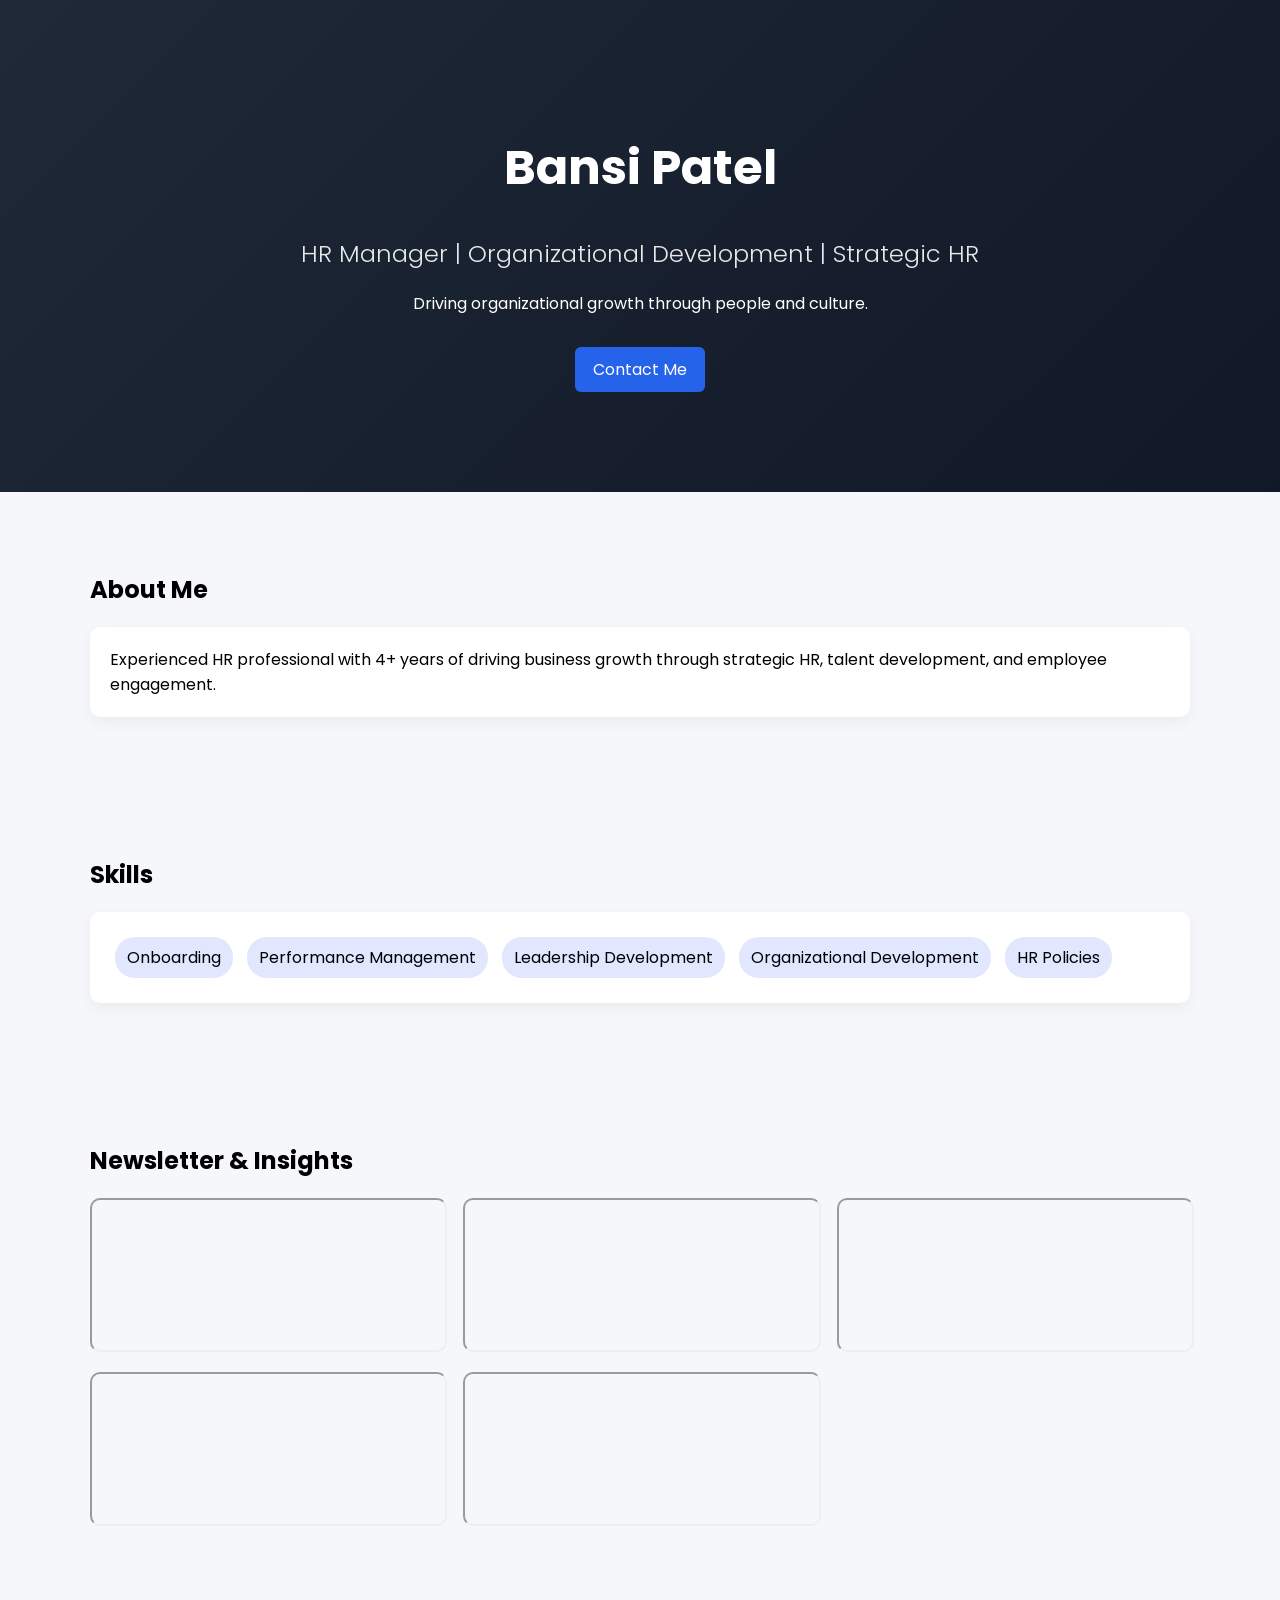
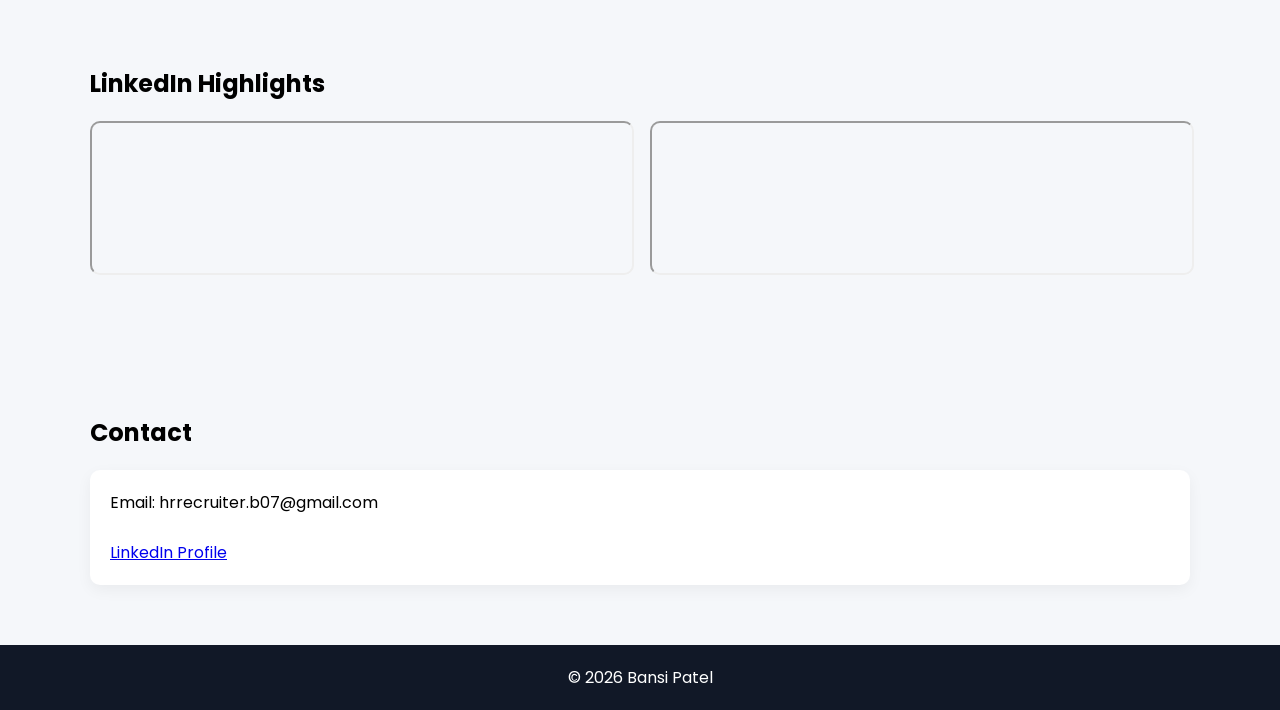
==== index.html @ 4b775627 "Add files via upload" ====
<!DOCTYPE html>
<html lang="en">
<head>
<meta charset="UTF-8">
<meta name="viewport" content="width=device-width, initial-scale=1.0">
<title>Bansi Patel | HR Portfolio</title>

<link href="https://fonts.googleapis.com/css2?family=Poppins:wght@300;400;600&display=swap" rel="stylesheet">

<style>
body {
  font-family: 'Poppins', sans-serif;
  margin: 0;
  background: #f5f7fa;
}

/* HERO */
.hero {
  background: linear-gradient(135deg, #1f2937, #111827);
  color: white;
  padding: 100px 20px;
  text-align: center;
}

.hero h1 {
  font-size: 3rem;
}

.hero h2 {
  font-weight: 300;
  opacity: 0.9;
}

.hero p {
  margin-top: 15px;
}

.btn {
  display: inline-block;
  margin-top: 15px;
  padding: 10px 18px;
  background: #2563eb;
  color: white;
  border-radius: 6px;
  text-decoration: none;
}

/* SECTION */
section {
  padding: 60px 20px;
  max-width: 1100px;
  margin: auto;
}

.card {
  background: white;
  padding: 20px;
  border-radius: 10px;
  margin-top: 20px;
  box-shadow: 0 5px 15px rgba(0,0,0,0.05);
}

/* GRID */
.grid {
  display: grid;
  grid-template-columns: repeat(auto-fit, minmax(300px, 1fr));
  gap: 20px;
}

iframe {
  width: 100%;
  border-radius: 10px;
}

/* SKILLS */
.skills span {
  background: #e0e7ff;
  padding: 8px 12px;
  margin: 5px;
  display: inline-block;
  border-radius: 20px;
}

/* FOOTER */
footer {
  background: #111827;
  color: white;
  text-align: center;
  padding: 20px;
}
</style>
</head>

<body>

<!-- HERO -->
<div class="hero">
  <h1>Bansi Patel</h1>
  <h2>HR Manager | Organizational Development | Strategic HR</h2>
  <p>Driving organizational growth through people and culture.</p>
  <a href="#contact" class="btn">Contact Me</a>
</div>

<!-- ABOUT -->
<section>
  <h2>About Me</h2>
  <div class="card">
    Experienced HR professional with 4+ years of driving business growth through strategic HR, talent development, and employee engagement.
  </div>
</section>

<!-- SKILLS -->
<section>
  <h2>Skills</h2>
  <div class="card skills">
    <span>Onboarding</span>
    <span>Performance Management</span>
    <span>Leadership Development</span>
    <span>Organizational Development</span>
    <span>HR Policies</span>
  </div>
</section>

<!-- NEWSLETTER -->
<section id="newsletter">
  <h2>Newsletter & Insights</h2>
  <div class="grid">

    <iframe src="https://www.linkedin.com/embed/feed/update/urn:li:ugcPost:7409568702180028416"></iframe>
    <iframe src="https://www.linkedin.com/embed/feed/update/urn:li:ugcPost:7410194277294669825"></iframe>
    <iframe src="https://www.linkedin.com/embed/feed/update/urn:li:ugcPost:7420704178110423040"></iframe>
    <iframe src="https://www.linkedin.com/embed/feed/update/urn:li:ugcPost:7435651908184436736"></iframe>
    <iframe src="https://www.linkedin.com/embed/feed/update/urn:li:ugcPost:7447314860486475776"></iframe>

  </div>
</section>

<!-- LINKEDIN -->
<section>
  <h2>LinkedIn Highlights</h2>
  <div class="grid">

    <iframe src="https://www.linkedin.com/embed/feed/update/urn:li:share:7444933668391006208"></iframe>
    <iframe src="https://www.linkedin.com/embed/feed/update/urn:li:share:7439723051598123009"></iframe>

  </div>
</section>

<!-- CONTACT -->
<section id="contact">
  <h2>Contact</h2>
  <div class="card">
    Email: hrrecruiter.b07@gmail.com <br><br>
    <a href="https://linkedin.com/in/bansi-patel-hr" target="_blank">LinkedIn Profile</a>
  </div>
</section>

<footer>
  © 2026 Bansi Patel
</footer>

</body>
</html>
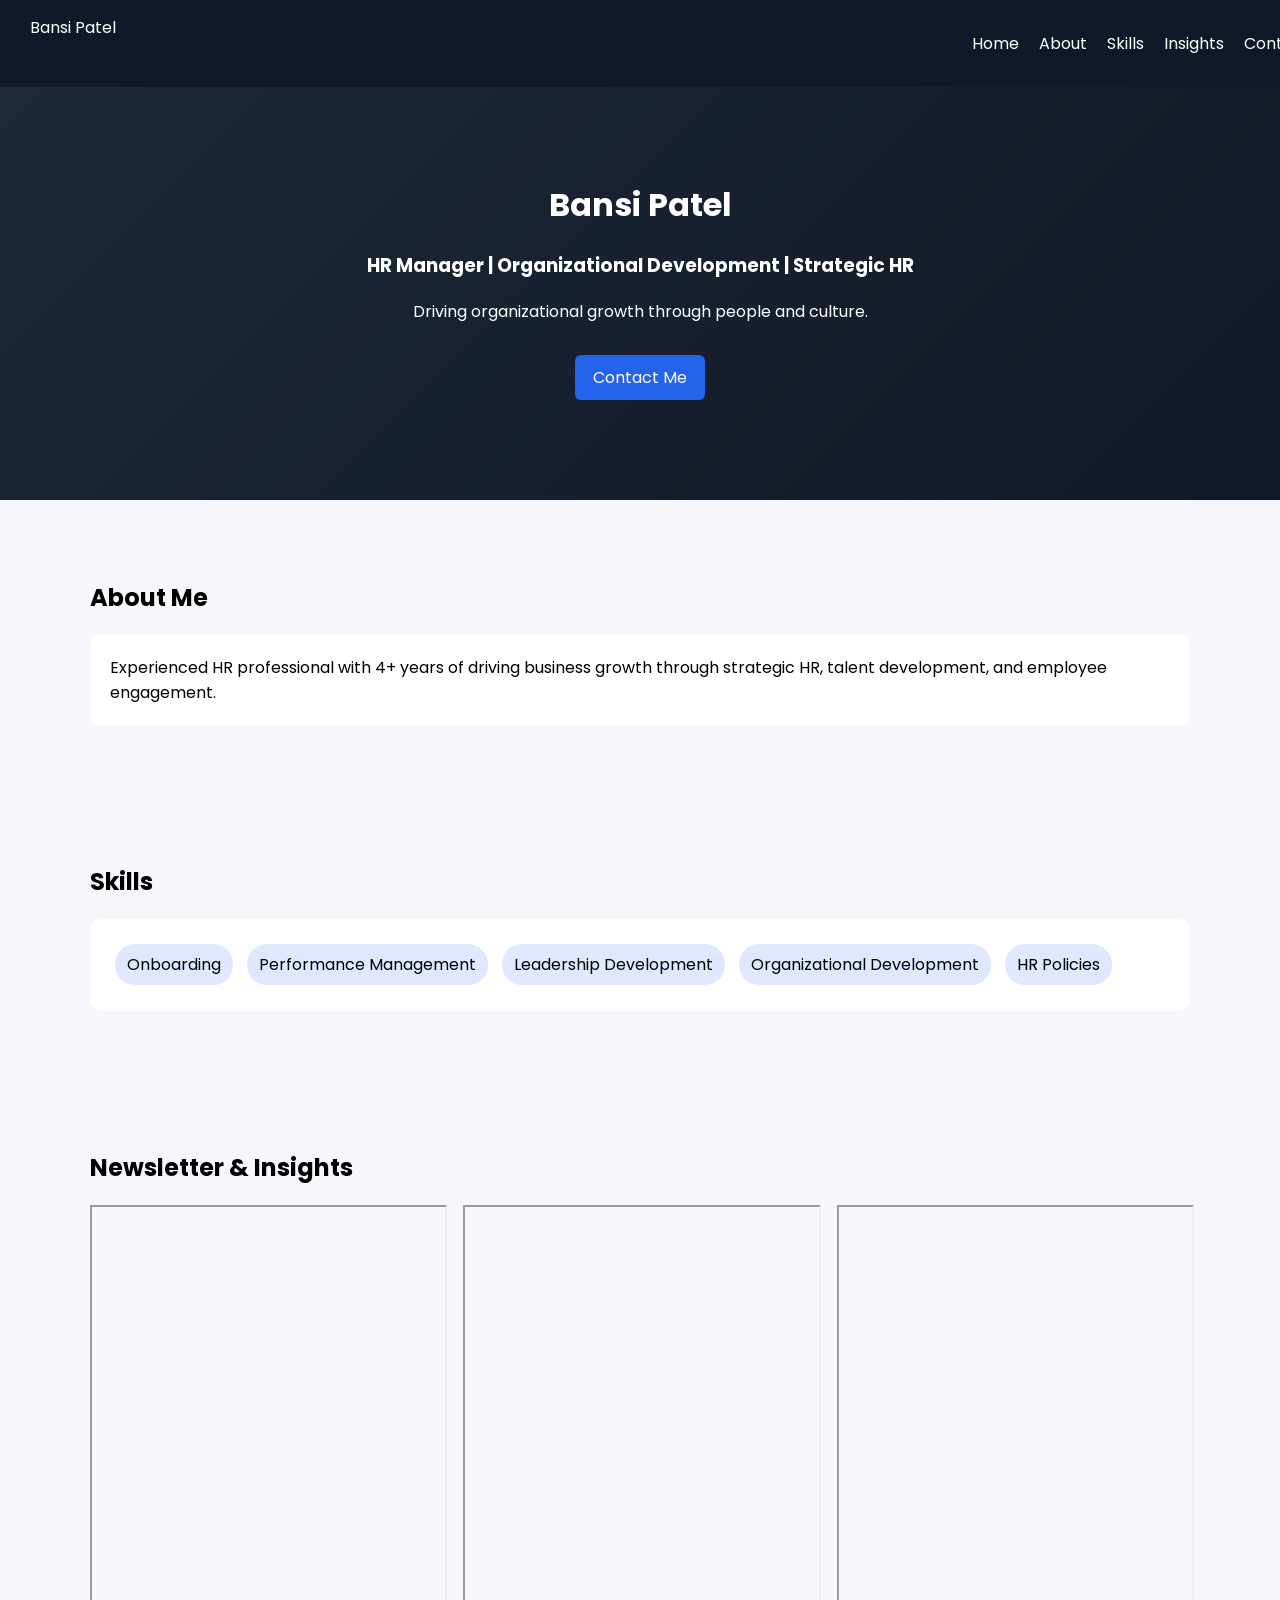
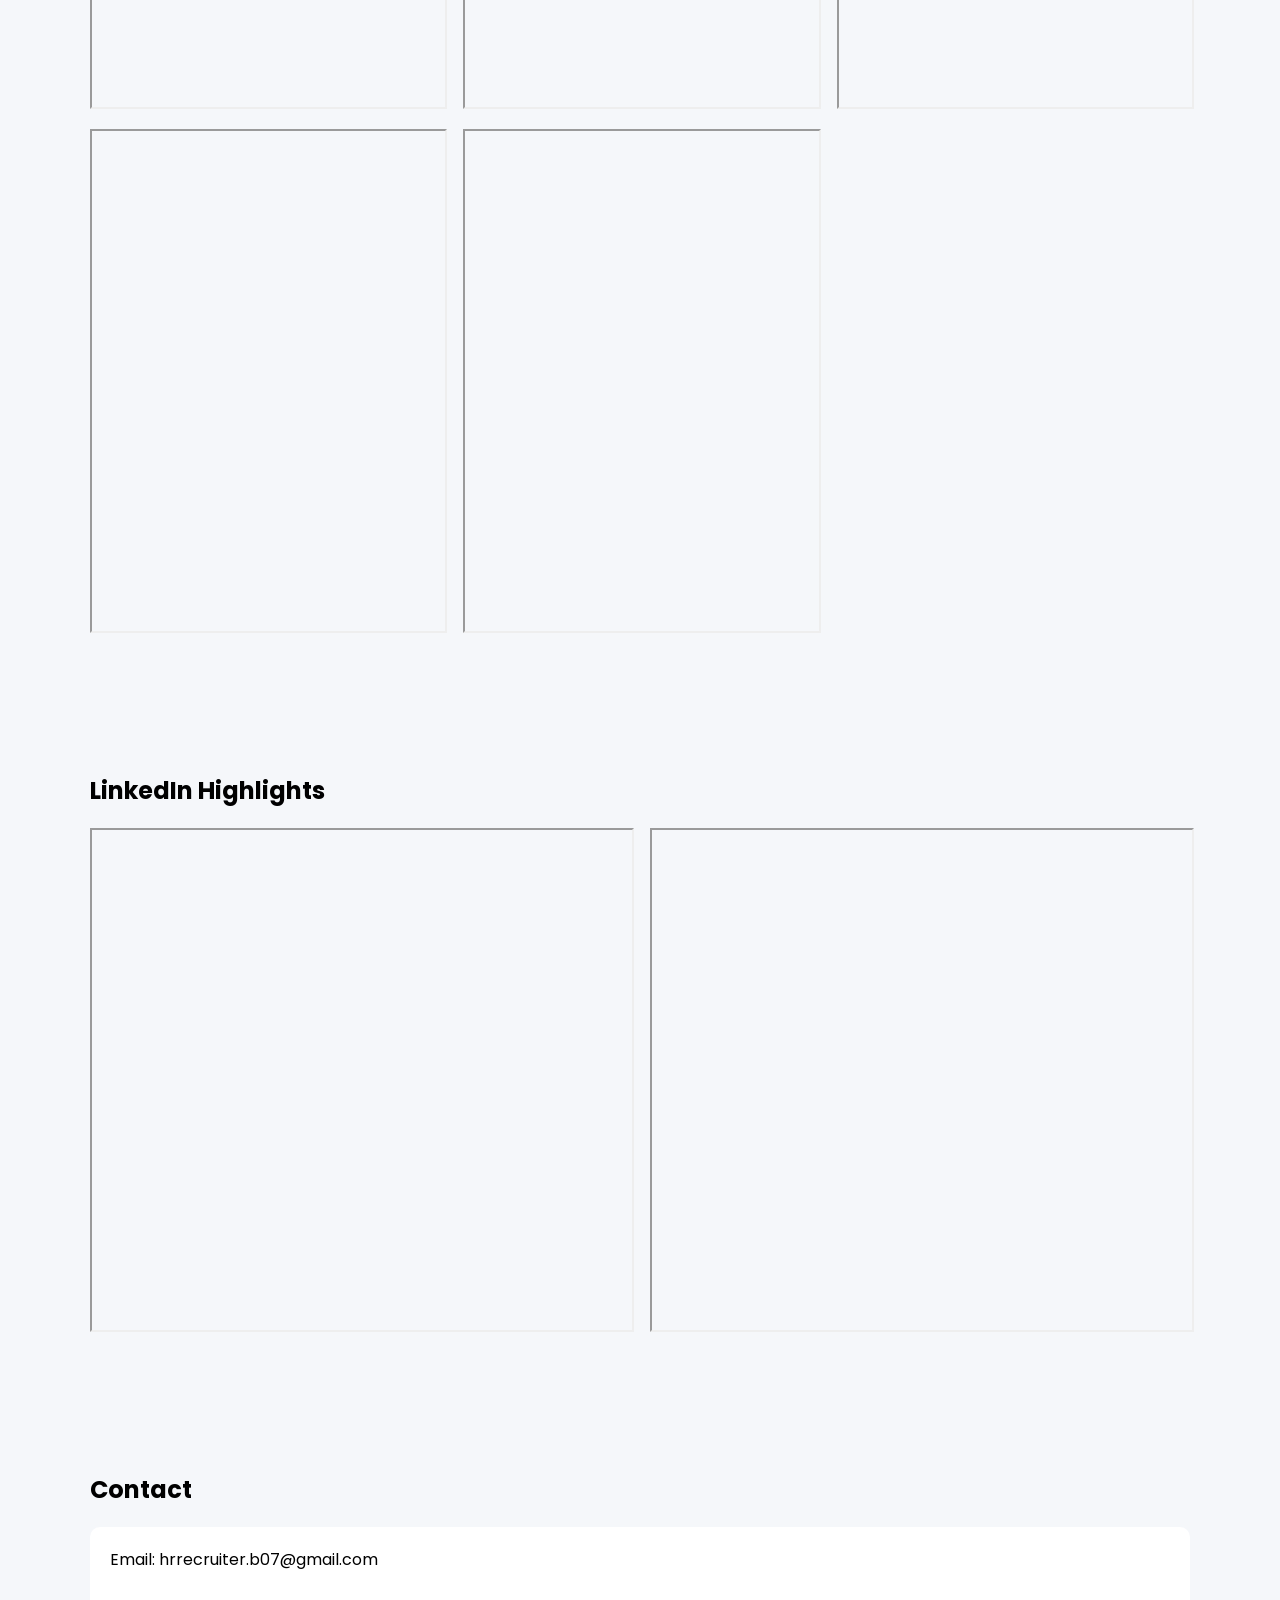
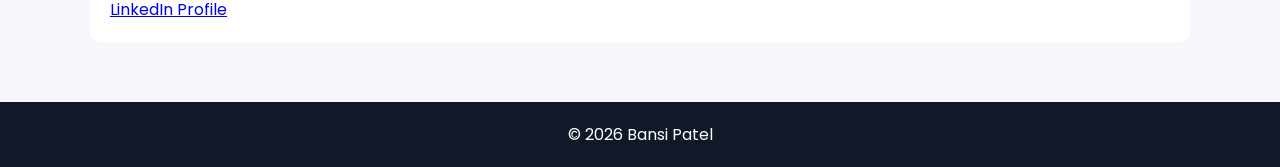
==== commit a8cef4b2: "Add files via upload" ====
--- a/index.html
+++ b/index.html
@@ -14,25 +14,36 @@
   background: #f5f7fa;
 }
 
+/* NAVBAR */
+.navbar {
+  position: fixed;
+  top: 0;
+  width: 100%;
+  background: #111827;
+  color: white;
+  display: flex;
+  justify-content: space-between;
+  padding: 15px 30px;
+}
+
+.navbar ul {
+  list-style: none;
+  display: flex;
+  gap: 20px;
+}
+
+.navbar a {
+  color: white;
+  text-decoration: none;
+}
+
 /* HERO */
 .hero {
+  margin-top: 60px;
   background: linear-gradient(135deg, #1f2937, #111827);
   color: white;
   padding: 100px 20px;
   text-align: center;
-}
-
-.hero h1 {
-  font-size: 3rem;
-}
-
-.hero h2 {
-  font-weight: 300;
-  opacity: 0.9;
-}
-
-.hero p {
-  margin-top: 15px;
 }
 
 .btn {
@@ -57,7 +68,6 @@
   padding: 20px;
   border-radius: 10px;
   margin-top: 20px;
-  box-shadow: 0 5px 15px rgba(0,0,0,0.05);
 }
 
 /* GRID */
@@ -69,7 +79,7 @@
 
 iframe {
   width: 100%;
-  border-radius: 10px;
+  height: 500px;
 }
 
 /* SKILLS */
@@ -93,16 +103,28 @@
 
 <body>
 
+<!-- NAVBAR -->
+<div class="navbar">
+  <div>Bansi Patel</div>
+  <ul>
+    <li><a href="#">Home</a></li>
+    <li><a href="#about">About</a></li>
+    <li><a href="#skills">Skills</a></li>
+    <li><a href="#newsletter">Insights</a></li>
+    <li><a href="#contact">Contact</a></li>
+  </ul>
+</div>
+
 <!-- HERO -->
 <div class="hero">
   <h1>Bansi Patel</h1>
-  <h2>HR Manager | Organizational Development | Strategic HR</h2>
+  <h3>HR Manager | Organizational Development | Strategic HR</h3>
   <p>Driving organizational growth through people and culture.</p>
   <a href="#contact" class="btn">Contact Me</a>
 </div>
 
 <!-- ABOUT -->
-<section>
+<section id="about">
   <h2>About Me</h2>
   <div class="card">
     Experienced HR professional with 4+ years of driving business growth through strategic HR, talent development, and employee engagement.
@@ -110,7 +132,7 @@
 </section>
 
 <!-- SKILLS -->
-<section>
+<section id="skills">
   <h2>Skills</h2>
   <div class="card skills">
     <span>Onboarding</span>
@@ -125,13 +147,11 @@
 <section id="newsletter">
   <h2>Newsletter & Insights</h2>
   <div class="grid">
-
     <iframe src="https://www.linkedin.com/embed/feed/update/urn:li:ugcPost:7409568702180028416"></iframe>
     <iframe src="https://www.linkedin.com/embed/feed/update/urn:li:ugcPost:7410194277294669825"></iframe>
     <iframe src="https://www.linkedin.com/embed/feed/update/urn:li:ugcPost:7420704178110423040"></iframe>
     <iframe src="https://www.linkedin.com/embed/feed/update/urn:li:ugcPost:7435651908184436736"></iframe>
     <iframe src="https://www.linkedin.com/embed/feed/update/urn:li:ugcPost:7447314860486475776"></iframe>
-
   </div>
 </section>
 
@@ -139,10 +159,8 @@
 <section>
   <h2>LinkedIn Highlights</h2>
   <div class="grid">
-
     <iframe src="https://www.linkedin.com/embed/feed/update/urn:li:share:7444933668391006208"></iframe>
     <iframe src="https://www.linkedin.com/embed/feed/update/urn:li:share:7439723051598123009"></iframe>
-
   </div>
 </section>
 
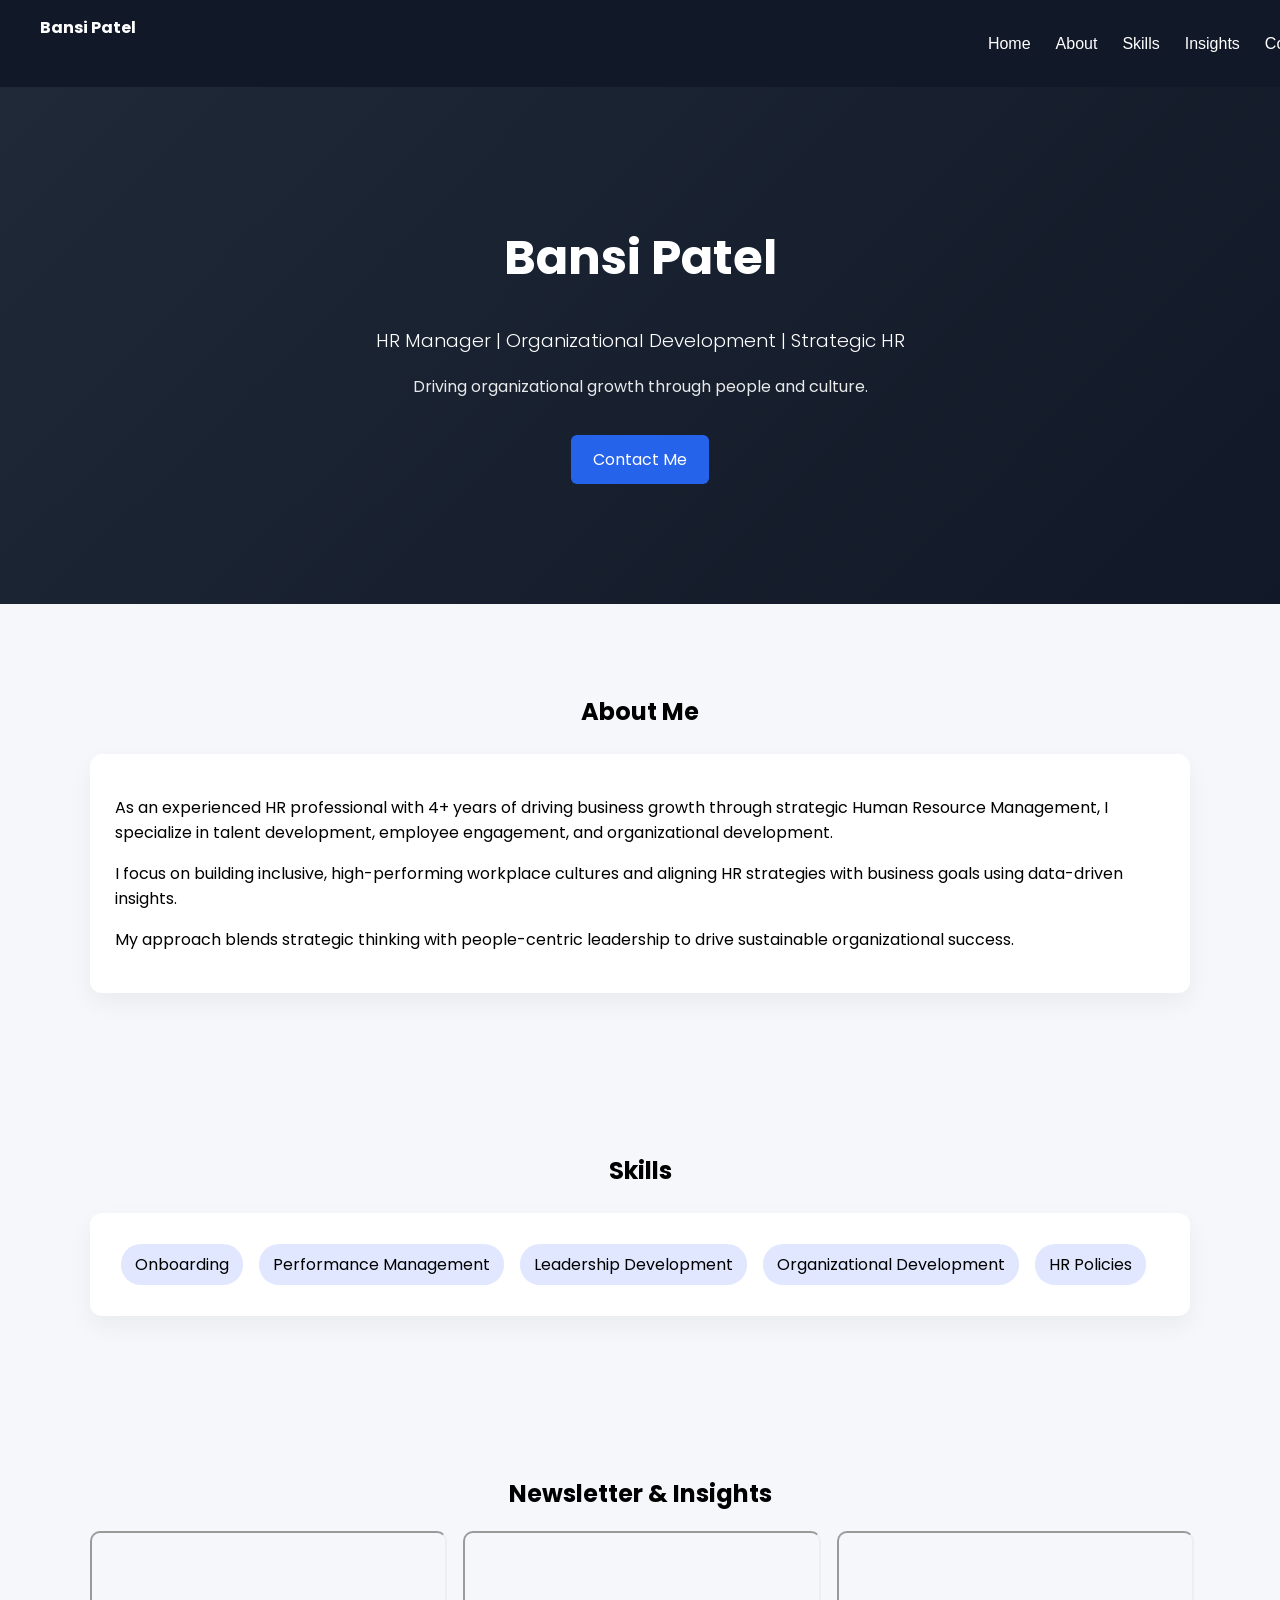
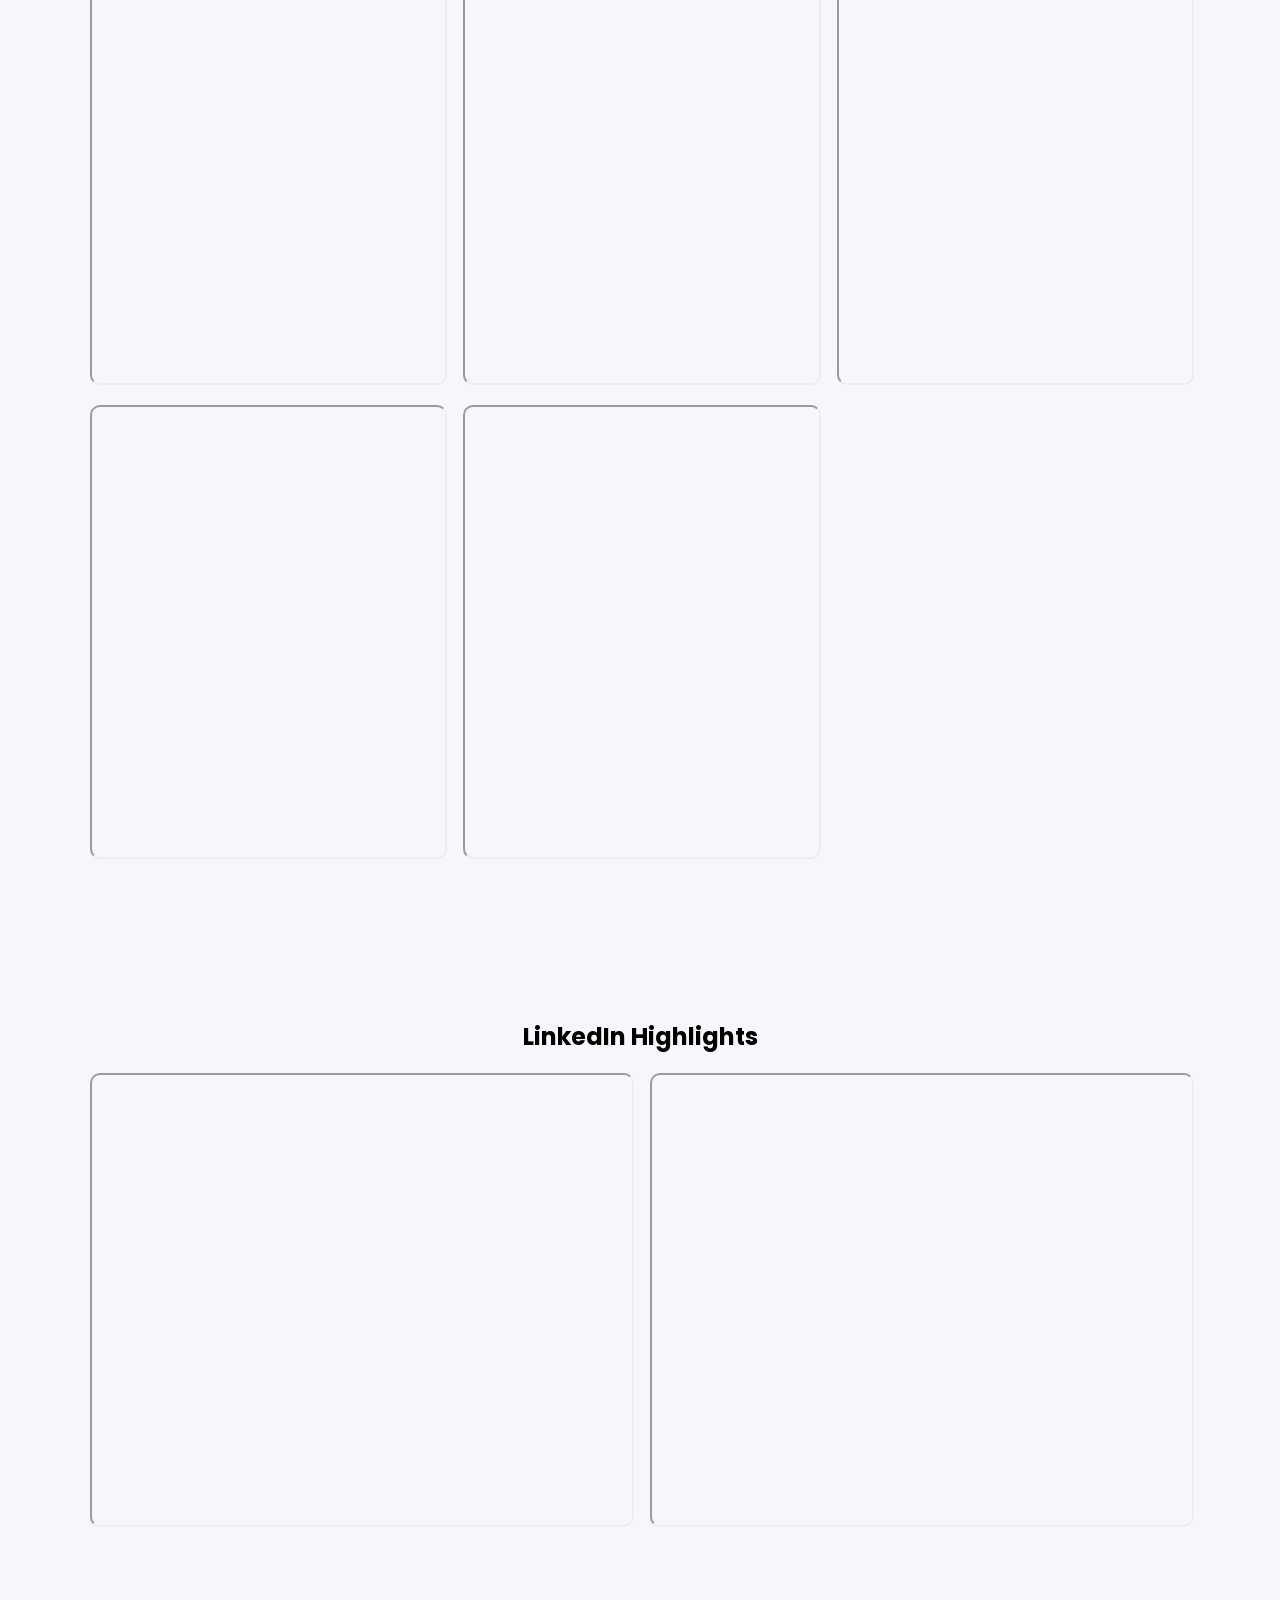
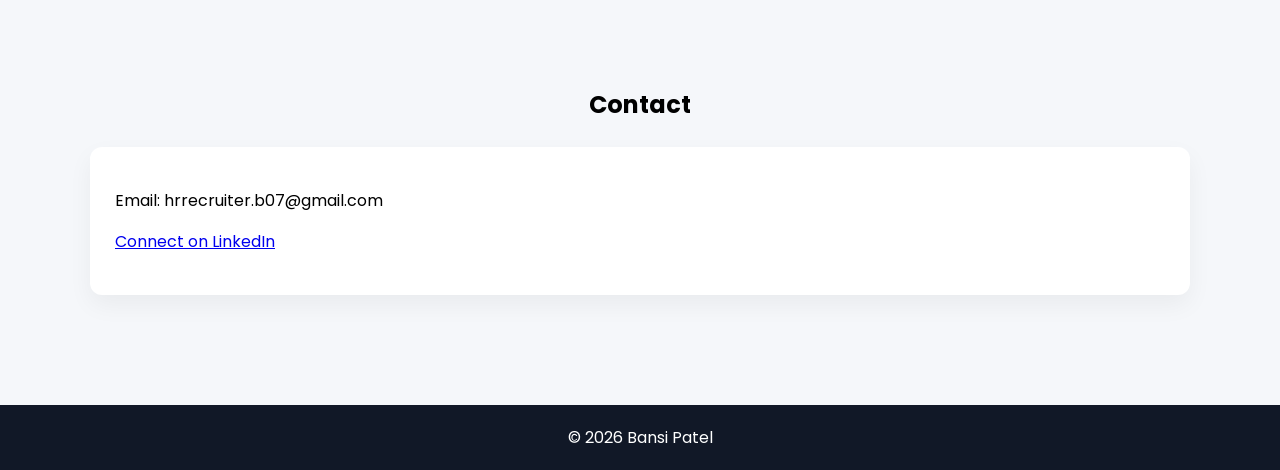
==== commit 36b7525c: "Add files via upload" ====
--- a/index.html
+++ b/index.html
@@ -17,78 +17,117 @@
 /* NAVBAR */
 .navbar {
   position: fixed;
+  width: 100%;
   top: 0;
-  width: 100%;
   background: #111827;
   color: white;
   display: flex;
   justify-content: space-between;
-  padding: 15px 30px;
+  padding: 15px 40px;
+  z-index: 1000;
 }
 
 .navbar ul {
   list-style: none;
   display: flex;
-  gap: 20px;
+  gap: 25px;
 }
 
 .navbar a {
   color: white;
   text-decoration: none;
+  font-weight: 500;
+}
+
+.navbar a:hover {
+  color: #60a5fa;
 }
 
 /* HERO */
 .hero {
-  margin-top: 60px;
+  margin-top: 70px;
   background: linear-gradient(135deg, #1f2937, #111827);
   color: white;
-  padding: 100px 20px;
+  padding: 120px 20px;
   text-align: center;
 }
 
+.hero h1 {
+  font-size: 3rem;
+}
+
+.hero h3 {
+  font-weight: 300;
+  margin-top: 10px;
+}
+
+.hero p {
+  margin-top: 15px;
+  opacity: 0.9;
+}
+
+/* BUTTON */
 .btn {
   display: inline-block;
-  margin-top: 15px;
-  padding: 10px 18px;
+  margin-top: 20px;
+  padding: 12px 22px;
   background: #2563eb;
   color: white;
   border-radius: 6px;
   text-decoration: none;
+  transition: 0.3s;
+}
+
+.btn:hover {
+  background: #1d4ed8;
 }
 
 /* SECTION */
 section {
-  padding: 60px 20px;
+  padding: 70px 20px;
   max-width: 1100px;
   margin: auto;
 }
 
+h2 {
+  text-align: center;
+}
+
+/* CARD */
 .card {
   background: white;
-  padding: 20px;
-  border-radius: 10px;
-  margin-top: 20px;
+  padding: 25px;
+  border-radius: 12px;
+  margin-top: 25px;
+  box-shadow: 0 10px 25px rgba(0,0,0,0.05);
+  transition: 0.3s;
+}
+
+.card:hover {
+  transform: translateY(-5px);
 }
 
 /* GRID */
 .grid {
   display: grid;
-  grid-template-columns: repeat(auto-fit, minmax(300px, 1fr));
+  grid-template-columns: repeat(auto-fit, minmax(320px, 1fr));
   gap: 20px;
-}
-
-iframe {
-  width: 100%;
-  height: 500px;
 }
 
 /* SKILLS */
 .skills span {
   background: #e0e7ff;
-  padding: 8px 12px;
-  margin: 5px;
+  padding: 8px 14px;
+  margin: 6px;
   display: inline-block;
   border-radius: 20px;
+}
+
+/* IFRAME */
+iframe {
+  width: 100%;
+  height: 450px;
+  border-radius: 10px;
 }
 
 /* FOOTER */
@@ -97,6 +136,7 @@
   color: white;
   text-align: center;
   padding: 20px;
+  margin-top: 40px;
 }
 </style>
 </head>
@@ -105,7 +145,7 @@
 
 <!-- NAVBAR -->
 <div class="navbar">
-  <div>Bansi Patel</div>
+  <div><b>Bansi Patel</b></div>
   <ul>
     <li><a href="#">Home</a></li>
     <li><a href="#about">About</a></li>
@@ -127,7 +167,15 @@
 <section id="about">
   <h2>About Me</h2>
   <div class="card">
-    Experienced HR professional with 4+ years of driving business growth through strategic HR, talent development, and employee engagement.
+    <p>
+      As an experienced HR professional with 4+ years of driving business growth through strategic Human Resource Management, I specialize in talent development, employee engagement, and organizational development.
+    </p>
+    <p>
+      I focus on building inclusive, high-performing workplace cultures and aligning HR strategies with business goals using data-driven insights.
+    </p>
+    <p>
+      My approach blends strategic thinking with people-centric leadership to drive sustainable organizational success.
+    </p>
   </div>
 </section>
 
@@ -168,8 +216,10 @@
 <section id="contact">
   <h2>Contact</h2>
   <div class="card">
-    Email: hrrecruiter.b07@gmail.com <br><br>
-    <a href="https://linkedin.com/in/bansi-patel-hr" target="_blank">LinkedIn Profile</a>
+    <p>Email: hrrecruiter.b07@gmail.com</p>
+    <p>
+      <a href="https://linkedin.com/in/bansi-patel-hr" target="_blank">Connect on LinkedIn</a>
+    </p>
   </div>
 </section>
 
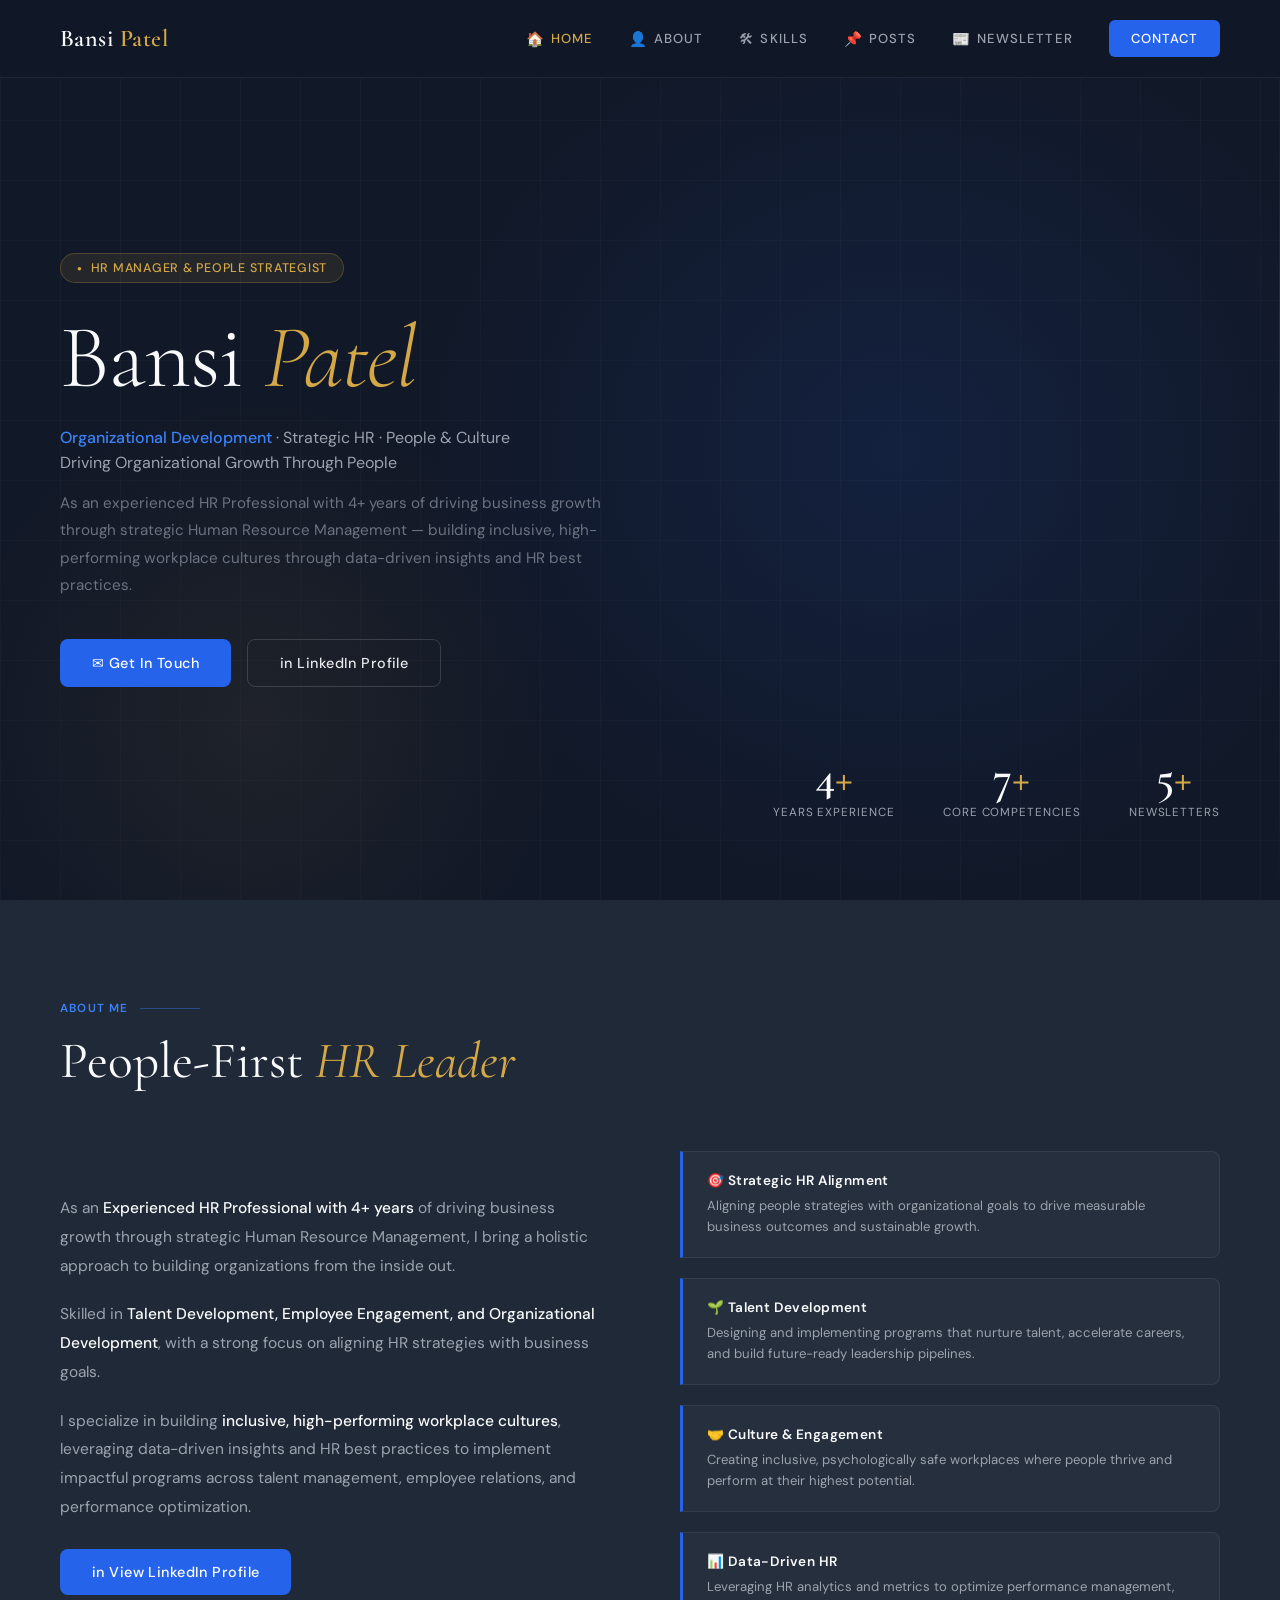
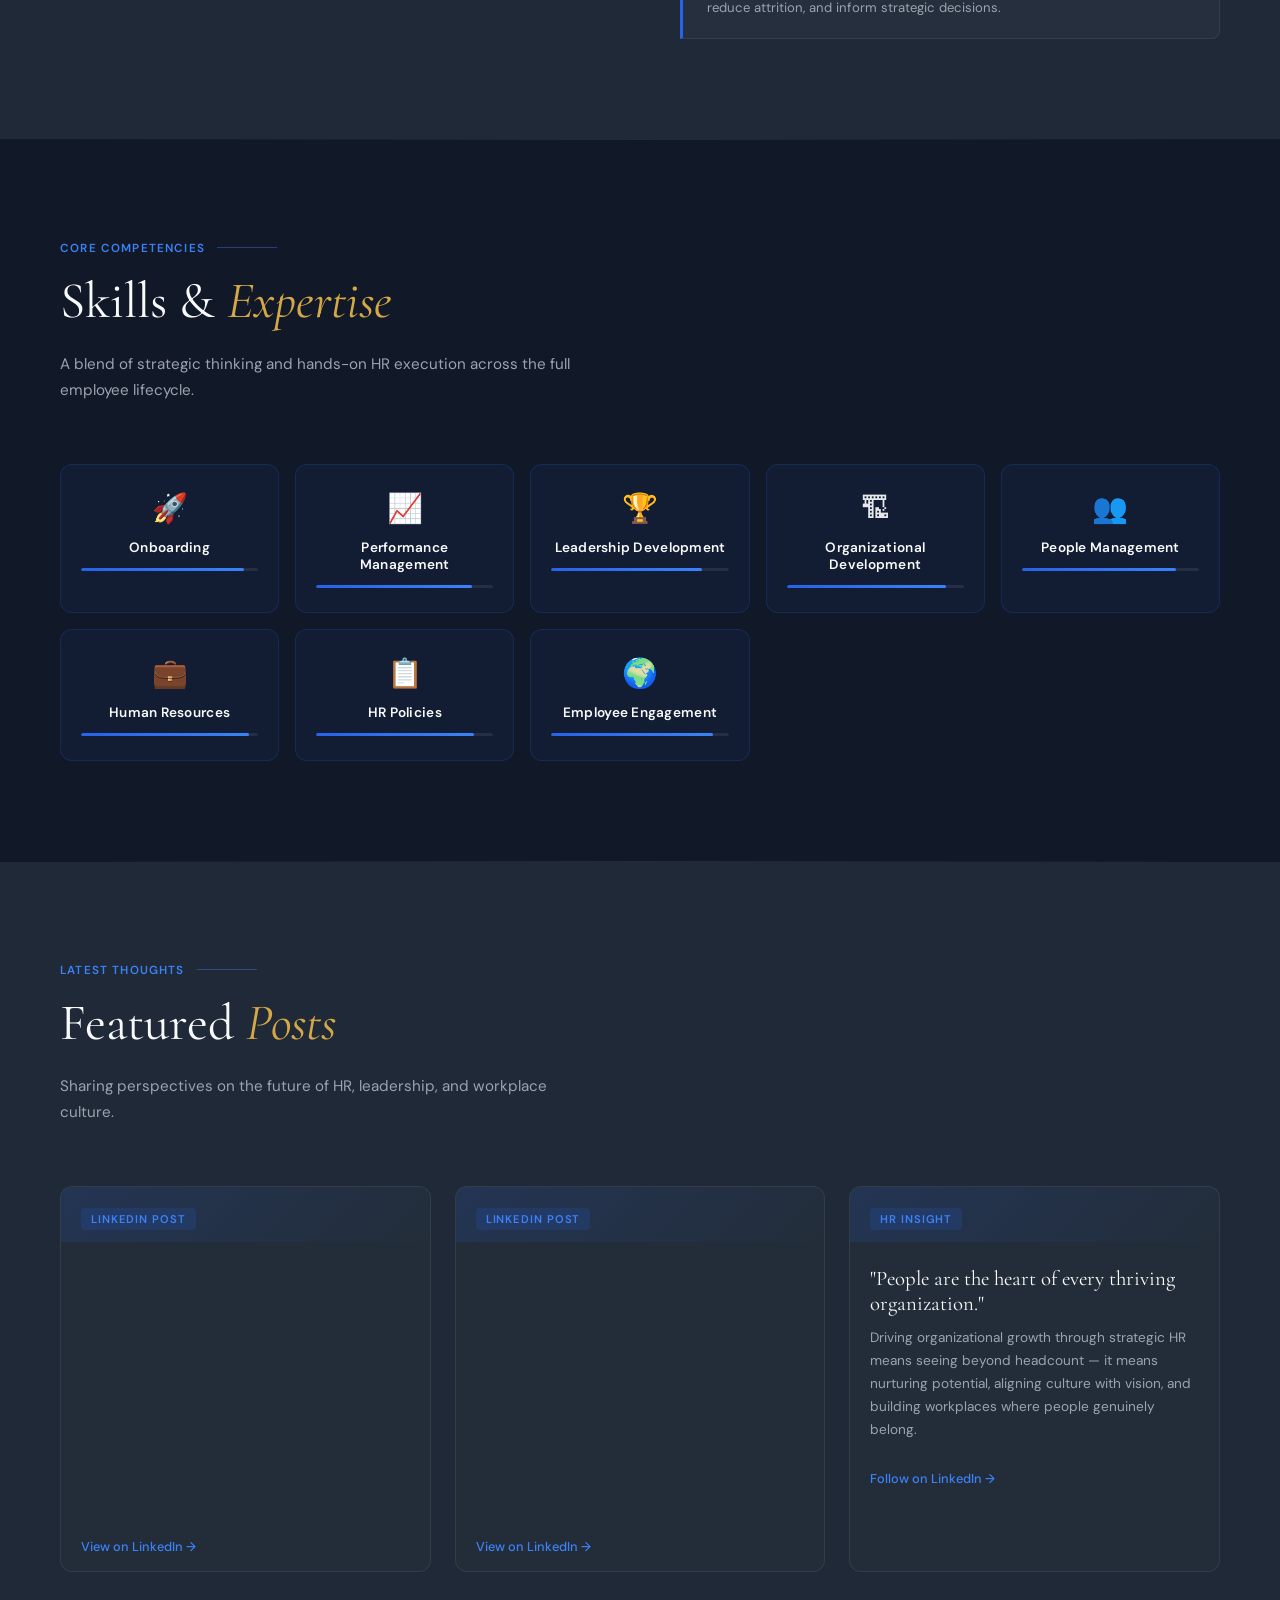
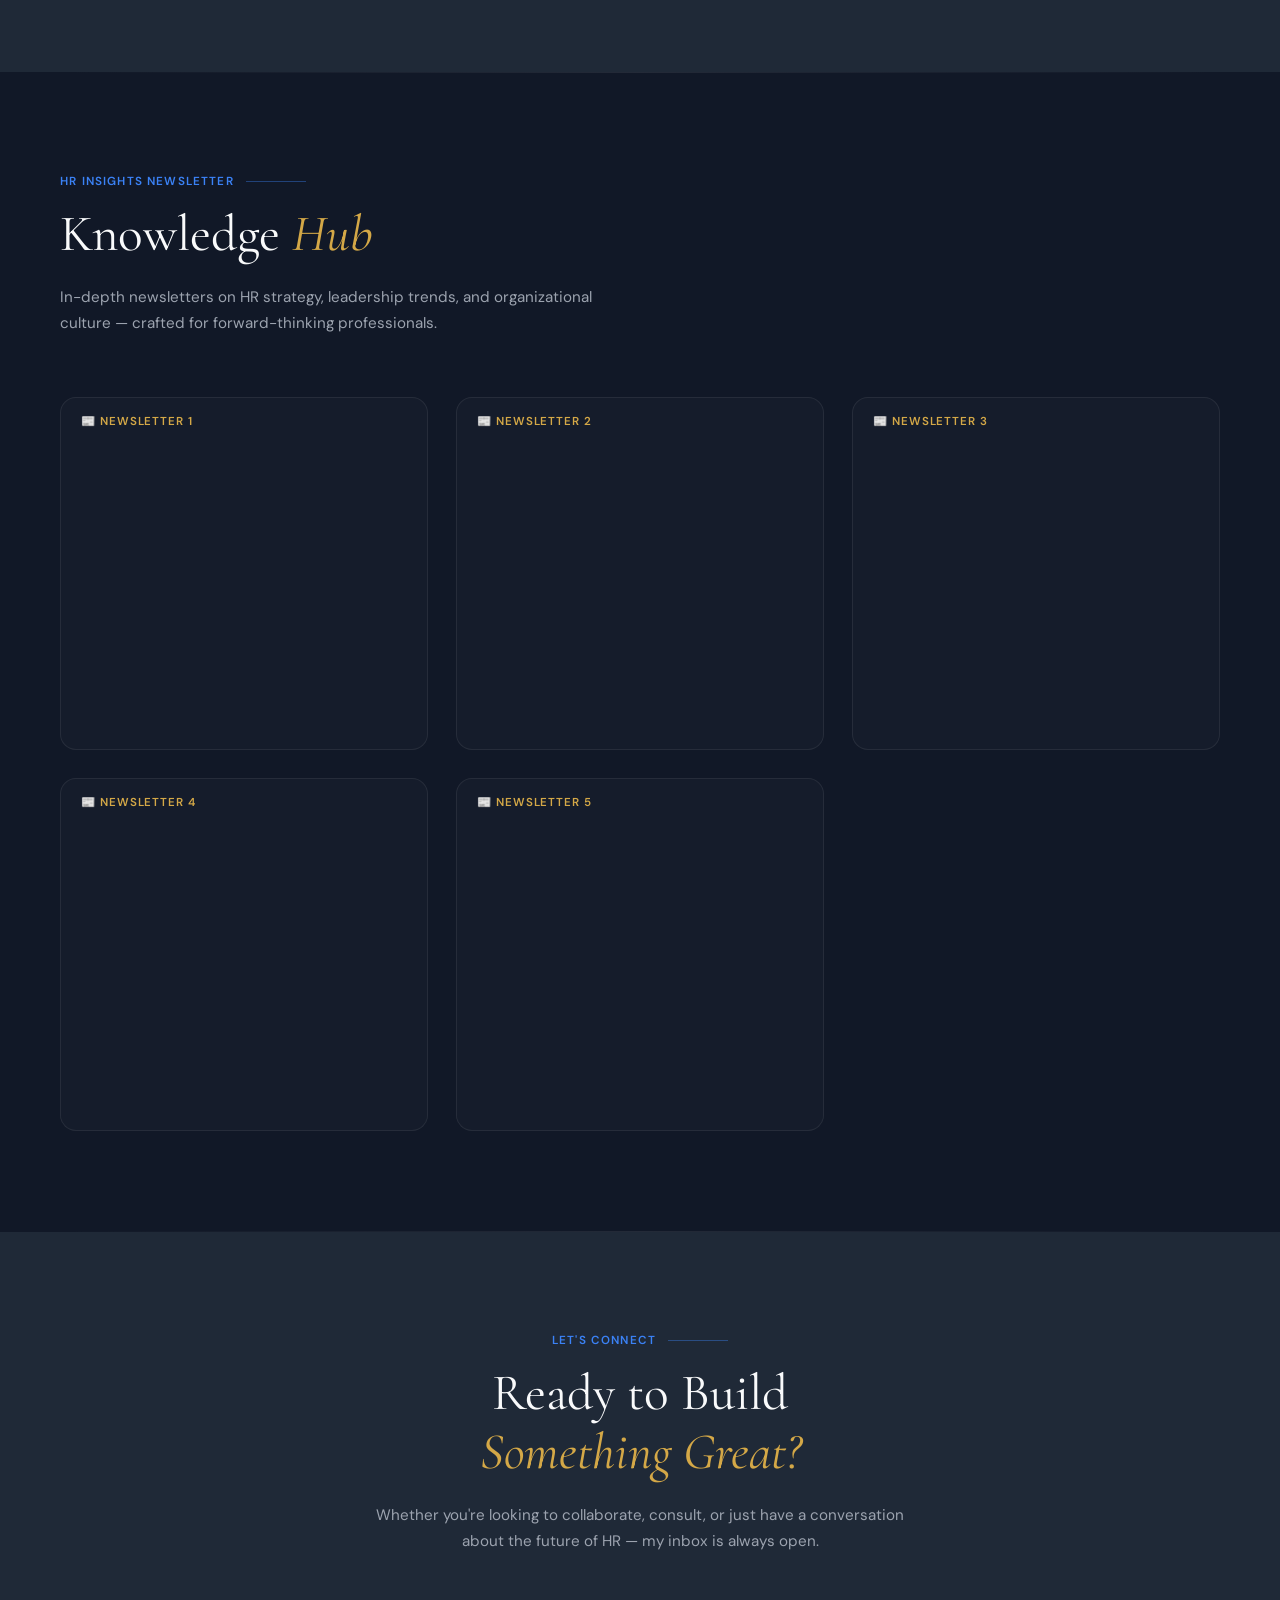
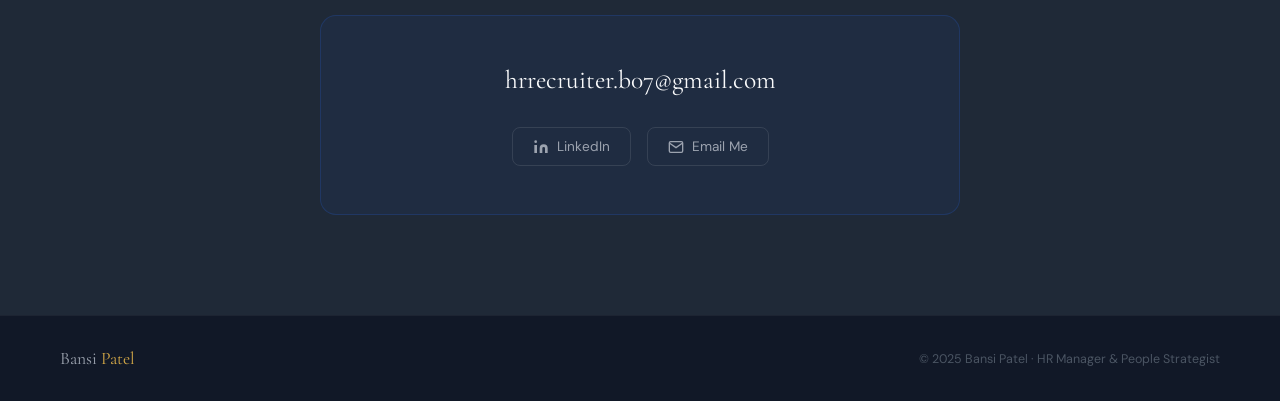
==== commit 01ac4954: "Add files via upload" ====
--- a/index.html
+++ b/index.html
@@ -1,231 +1,883 @@
-<!DOCTYPE html>
-<html lang="en">
-<head>
-<meta charset="UTF-8">
-<meta name="viewport" content="width=device-width, initial-scale=1.0">
-<title>Bansi Patel | HR Portfolio</title>
-
-<link href="https://fonts.googleapis.com/css2?family=Poppins:wght@300;400;600&display=swap" rel="stylesheet">
-
-<style>
-body {
-  font-family: 'Poppins', sans-serif;
-  margin: 0;
-  background: #f5f7fa;
-}
-
-/* NAVBAR */
-.navbar {
-  position: fixed;
-  width: 100%;
-  top: 0;
-  background: #111827;
-  color: white;
-  display: flex;
-  justify-content: space-between;
-  padding: 15px 40px;
-  z-index: 1000;
-}
-
-.navbar ul {
-  list-style: none;
-  display: flex;
-  gap: 25px;
-}
-
-.navbar a {
-  color: white;
-  text-decoration: none;
-  font-weight: 500;
-}
-
-.navbar a:hover {
-  color: #60a5fa;
-}
-
-/* HERO */
-.hero {
-  margin-top: 70px;
-  background: linear-gradient(135deg, #1f2937, #111827);
-  color: white;
-  padding: 120px 20px;
-  text-align: center;
-}
-
-.hero h1 {
-  font-size: 3rem;
-}
-
-.hero h3 {
-  font-weight: 300;
-  margin-top: 10px;
-}
-
-.hero p {
-  margin-top: 15px;
-  opacity: 0.9;
-}
-
-/* BUTTON */
-.btn {
-  display: inline-block;
-  margin-top: 20px;
-  padding: 12px 22px;
-  background: #2563eb;
-  color: white;
-  border-radius: 6px;
-  text-decoration: none;
-  transition: 0.3s;
-}
-
-.btn:hover {
-  background: #1d4ed8;
-}
-
-/* SECTION */
-section {
-  padding: 70px 20px;
-  max-width: 1100px;
-  margin: auto;
-}
-
-h2 {
-  text-align: center;
-}
-
-/* CARD */
-.card {
-  background: white;
-  padding: 25px;
-  border-radius: 12px;
-  margin-top: 25px;
-  box-shadow: 0 10px 25px rgba(0,0,0,0.05);
-  transition: 0.3s;
-}
-
-.card:hover {
-  transform: translateY(-5px);
-}
-
-/* GRID */
-.grid {
-  display: grid;
-  grid-template-columns: repeat(auto-fit, minmax(320px, 1fr));
-  gap: 20px;
-}
-
-/* SKILLS */
-.skills span {
-  background: #e0e7ff;
-  padding: 8px 14px;
-  margin: 6px;
-  display: inline-block;
-  border-radius: 20px;
-}
-
-/* IFRAME */
-iframe {
-  width: 100%;
-  height: 450px;
-  border-radius: 10px;
-}
-
-/* FOOTER */
-footer {
-  background: #111827;
-  color: white;
-  text-align: center;
-  padding: 20px;
-  margin-top: 40px;
-}
-</style>
-</head>
-
-<body>
-
-<!-- NAVBAR -->
-<div class="navbar">
-  <div><b>Bansi Patel</b></div>
-  <ul>
-    <li><a href="#">Home</a></li>
-    <li><a href="#about">About</a></li>
-    <li><a href="#skills">Skills</a></li>
-    <li><a href="#newsletter">Insights</a></li>
-    <li><a href="#contact">Contact</a></li>
-  </ul>
-</div>
-
-<!-- HERO -->
-<div class="hero">
-  <h1>Bansi Patel</h1>
-  <h3>HR Manager | Organizational Development | Strategic HR</h3>
-  <p>Driving organizational growth through people and culture.</p>
-  <a href="#contact" class="btn">Contact Me</a>
-</div>
-
-<!-- ABOUT -->
-<section id="about">
-  <h2>About Me</h2>
-  <div class="card">
-    <p>
-      As an experienced HR professional with 4+ years of driving business growth through strategic Human Resource Management, I specialize in talent development, employee engagement, and organizational development.
-    </p>
-    <p>
-      I focus on building inclusive, high-performing workplace cultures and aligning HR strategies with business goals using data-driven insights.
-    </p>
-    <p>
-      My approach blends strategic thinking with people-centric leadership to drive sustainable organizational success.
-    </p>
-  </div>
-</section>
-
-<!-- SKILLS -->
-<section id="skills">
-  <h2>Skills</h2>
-  <div class="card skills">
-    <span>Onboarding</span>
-    <span>Performance Management</span>
-    <span>Leadership Development</span>
-    <span>Organizational Development</span>
-    <span>HR Policies</span>
-  </div>
-</section>
-
-<!-- NEWSLETTER -->
-<section id="newsletter">
-  <h2>Newsletter & Insights</h2>
-  <div class="grid">
-    <iframe src="https://www.linkedin.com/embed/feed/update/urn:li:ugcPost:7409568702180028416"></iframe>
-    <iframe src="https://www.linkedin.com/embed/feed/update/urn:li:ugcPost:7410194277294669825"></iframe>
-    <iframe src="https://www.linkedin.com/embed/feed/update/urn:li:ugcPost:7420704178110423040"></iframe>
-    <iframe src="https://www.linkedin.com/embed/feed/update/urn:li:ugcPost:7435651908184436736"></iframe>
-    <iframe src="https://www.linkedin.com/embed/feed/update/urn:li:ugcPost:7447314860486475776"></iframe>
-  </div>
-</section>
-
-<!-- LINKEDIN -->
-<section>
-  <h2>LinkedIn Highlights</h2>
-  <div class="grid">
-    <iframe src="https://www.linkedin.com/embed/feed/update/urn:li:share:7444933668391006208"></iframe>
-    <iframe src="https://www.linkedin.com/embed/feed/update/urn:li:share:7439723051598123009"></iframe>
-  </div>
-</section>
-
-<!-- CONTACT -->
-<section id="contact">
-  <h2>Contact</h2>
-  <div class="card">
-    <p>Email: hrrecruiter.b07@gmail.com</p>
-    <p>
-      <a href="https://linkedin.com/in/bansi-patel-hr" target="_blank">Connect on LinkedIn</a>
-    </p>
-  </div>
-</section>
-
-<footer>
-  © 2026 Bansi Patel
-</footer>
-
-</body>
-</html>+<!DOCTYPE html>
+<html lang="en">
+<head>
+<meta charset="UTF-8">
+<meta name="viewport" content="width=device-width, initial-scale=1.0">
+<title>Bansi Patel — HR Leader</title>
+<link rel="preconnect" href="https://fonts.googleapis.com">
+<link href="https://fonts.googleapis.com/css2?family=Cormorant+Garamond:ital,wght@0,300;0,400;0,600;1,300;1,400&family=DM+Sans:wght@300;400;500;600&display=swap" rel="stylesheet">
+
+<style>
+:root {
+  --navy: #111827;
+  --navy-mid: #1f2937;
+  --navy-light: #374151;
+  --blue: #2563eb;
+  --blue-light: #3b82f6;
+  --blue-pale: #dbeafe;
+  --gold: #d4a847;
+  --gold-light: #fef3c7;
+  --white: #f9fafb;
+  --text: #e5e7eb;
+  --muted: #9ca3af;
+}
+
+* { margin: 0; padding: 0; box-sizing: border-box; }
+
+html { scroll-behavior: smooth; }
+
+body {
+  font-family: 'DM Sans', sans-serif;
+  background: var(--navy);
+  color: var(--text);
+  overflow-x: hidden;
+}
+
+/* ── SCROLLBAR ── */
+::-webkit-scrollbar { width: 4px; }
+::-webkit-scrollbar-track { background: var(--navy); }
+::-webkit-scrollbar-thumb { background: var(--blue); border-radius: 2px; }
+
+/* ── NAVBAR ── */
+nav {
+  position: fixed; top: 0; left: 0; right: 0; z-index: 100;
+  display: flex; align-items: center; justify-content: space-between;
+  padding: 20px 60px;
+  background: rgba(17,24,39,0.85);
+  backdrop-filter: blur(16px);
+  border-bottom: 1px solid rgba(255,255,255,0.06);
+  transition: padding 0.3s;
+}
+
+.nav-logo {
+  font-family: 'Cormorant Garamond', serif;
+  font-size: 1.5rem;
+  font-weight: 600;
+  color: var(--white);
+  letter-spacing: 0.02em;
+}
+
+.nav-logo span { color: var(--gold); }
+
+.nav-links { display: flex; align-items: center; gap: 36px; list-style: none; }
+
+.nav-links a {
+  color: var(--muted);
+  text-decoration: none;
+  font-size: 0.82rem;
+  font-weight: 500;
+  letter-spacing: 0.08em;
+  text-transform: uppercase;
+  transition: color 0.25s;
+  display: flex; align-items: center; gap: 6px;
+}
+
+.nav-links a:hover { color: var(--white); }
+.nav-links a.active { color: var(--gold); }
+
+.nav-links .nav-icon { font-size: 0.9rem; }
+
+.nav-cta {
+  background: var(--blue);
+  color: white !important;
+  padding: 10px 22px;
+  border-radius: 6px;
+  transition: background 0.25s, transform 0.2s !important;
+}
+
+.nav-cta:hover { background: var(--blue-light) !important; transform: translateY(-1px); }
+
+.hamburger { display: none; flex-direction: column; gap: 5px; cursor: pointer; }
+.hamburger span { width: 24px; height: 2px; background: var(--white); border-radius: 2px; transition: all 0.3s; }
+
+/* ── HERO ── */
+.hero {
+  min-height: 100vh;
+  display: flex; align-items: center;
+  position: relative; overflow: hidden;
+  padding: 120px 60px 80px;
+}
+
+.hero-bg {
+  position: absolute; inset: 0;
+  background: radial-gradient(ellipse 60% 80% at 70% 50%, rgba(37,99,235,0.12) 0%, transparent 65%),
+              radial-gradient(ellipse 40% 60% at 20% 80%, rgba(212,168,71,0.07) 0%, transparent 60%);
+}
+
+.hero-grid {
+  position: absolute; inset: 0;
+  background-image: linear-gradient(rgba(255,255,255,0.02) 1px, transparent 1px),
+                    linear-gradient(90deg, rgba(255,255,255,0.02) 1px, transparent 1px);
+  background-size: 60px 60px;
+}
+
+.hero-content {
+  position: relative; z-index: 2;
+  max-width: 700px;
+}
+
+.hero-badge {
+  display: inline-flex; align-items: center; gap: 8px;
+  background: rgba(212,168,71,0.1);
+  border: 1px solid rgba(212,168,71,0.25);
+  color: var(--gold);
+  padding: 6px 16px;
+  border-radius: 100px;
+  font-size: 0.78rem;
+  font-weight: 500;
+  letter-spacing: 0.06em;
+  text-transform: uppercase;
+  margin-bottom: 28px;
+  animation: fadeUp 0.8s ease both;
+}
+
+.hero-badge::before { content: '●'; font-size: 0.5rem; }
+
+h1.hero-name {
+  font-family: 'Cormorant Garamond', serif;
+  font-size: clamp(3.5rem, 7vw, 6rem);
+  font-weight: 300;
+  line-height: 1.05;
+  color: var(--white);
+  letter-spacing: -0.01em;
+  animation: fadeUp 0.8s 0.15s ease both;
+}
+
+h1.hero-name em {
+  font-style: italic;
+  color: var(--gold);
+}
+
+.hero-tagline {
+  font-size: 1rem;
+  color: var(--muted);
+  margin: 20px 0 14px;
+  font-weight: 400;
+  line-height: 1.6;
+  animation: fadeUp 0.8s 0.25s ease both;
+}
+
+.hero-tagline strong { color: var(--blue-light); font-weight: 500; }
+
+.hero-bio {
+  font-size: 0.95rem;
+  color: #6b7280;
+  line-height: 1.8;
+  max-width: 560px;
+  animation: fadeUp 0.8s 0.35s ease both;
+}
+
+.hero-actions {
+  display: flex; gap: 16px; margin-top: 40px; flex-wrap: wrap;
+  animation: fadeUp 0.8s 0.45s ease both;
+}
+
+.btn-primary {
+  background: var(--blue);
+  color: white;
+  padding: 14px 32px;
+  border-radius: 8px;
+  text-decoration: none;
+  font-weight: 500;
+  font-size: 0.9rem;
+  letter-spacing: 0.03em;
+  transition: all 0.25s;
+  display: flex; align-items: center; gap: 8px;
+}
+
+.btn-primary:hover { background: var(--blue-light); transform: translateY(-2px); box-shadow: 0 8px 24px rgba(37,99,235,0.35); }
+
+.btn-outline {
+  border: 1px solid rgba(255,255,255,0.15);
+  color: var(--text);
+  padding: 14px 32px;
+  border-radius: 8px;
+  text-decoration: none;
+  font-weight: 500;
+  font-size: 0.9rem;
+  letter-spacing: 0.03em;
+  transition: all 0.25s;
+  display: flex; align-items: center; gap: 8px;
+}
+
+.btn-outline:hover { border-color: rgba(255,255,255,0.4); background: rgba(255,255,255,0.04); transform: translateY(-2px); }
+
+.hero-stats {
+  position: absolute; right: 60px; bottom: 80px; z-index: 2;
+  display: flex; gap: 48px;
+  animation: fadeUp 0.8s 0.55s ease both;
+}
+
+.stat { text-align: center; }
+.stat-num {
+  font-family: 'Cormorant Garamond', serif;
+  font-size: 2.8rem;
+  font-weight: 600;
+  color: var(--white);
+  line-height: 1;
+}
+.stat-num span { color: var(--gold); }
+.stat-label { font-size: 0.73rem; color: var(--muted); text-transform: uppercase; letter-spacing: 0.08em; margin-top: 4px; }
+
+.hero-line {
+  position: absolute; right: 0; top: 0; bottom: 0; width: 1px;
+  background: linear-gradient(to bottom, transparent, rgba(37,99,235,0.4), transparent);
+}
+
+/* ── SECTION BASE ── */
+section { padding: 100px 60px; }
+
+.section-label {
+  display: flex; align-items: center; gap: 12px;
+  font-size: 0.73rem; font-weight: 600;
+  color: var(--blue-light);
+  text-transform: uppercase; letter-spacing: 0.1em;
+  margin-bottom: 16px;
+}
+
+.section-label::after {
+  content: ''; flex: 1; max-width: 60px; height: 1px;
+  background: var(--blue-light); opacity: 0.4;
+}
+
+h2.section-title {
+  font-family: 'Cormorant Garamond', serif;
+  font-size: clamp(2.2rem, 4vw, 3.2rem);
+  font-weight: 400;
+  color: var(--white);
+  line-height: 1.15;
+  margin-bottom: 20px;
+}
+
+h2.section-title em { font-style: italic; color: var(--gold); }
+
+.section-sub {
+  font-size: 0.95rem;
+  color: var(--muted);
+  max-width: 540px;
+  line-height: 1.75;
+}
+
+/* ── ABOUT ── */
+#about { background: var(--navy-mid); }
+
+.about-grid {
+  display: grid;
+  grid-template-columns: 1fr 1fr;
+  gap: 80px;
+  align-items: center;
+  margin-top: 60px;
+}
+
+.about-text p {
+  font-size: 0.97rem;
+  color: #9ca3af;
+  line-height: 1.85;
+  margin-bottom: 20px;
+}
+
+.about-text p strong { color: var(--white); font-weight: 500; }
+
+.about-highlights {
+  display: flex; flex-direction: column; gap: 20px;
+}
+
+.highlight-card {
+  background: rgba(255,255,255,0.03);
+  border: 1px solid rgba(255,255,255,0.07);
+  border-left: 3px solid var(--blue);
+  padding: 20px 24px;
+  border-radius: 0 8px 8px 0;
+  transition: border-color 0.25s, transform 0.25s;
+}
+
+.highlight-card:hover { border-left-color: var(--gold); transform: translateX(4px); }
+
+.highlight-card h4 {
+  font-size: 0.85rem;
+  font-weight: 600;
+  color: var(--white);
+  margin-bottom: 6px;
+  letter-spacing: 0.03em;
+}
+
+.highlight-card p {
+  font-size: 0.82rem;
+  color: var(--muted);
+  line-height: 1.6;
+}
+
+/* ── SKILLS ── */
+#skills { background: var(--navy); }
+
+.skills-grid {
+  display: grid;
+  grid-template-columns: repeat(auto-fit, minmax(200px, 1fr));
+  gap: 16px;
+  margin-top: 60px;
+}
+
+.skill-pill {
+  background: rgba(37,99,235,0.06);
+  border: 1px solid rgba(37,99,235,0.2);
+  border-radius: 12px;
+  padding: 24px 20px;
+  text-align: center;
+  transition: all 0.25s;
+  cursor: default;
+}
+
+.skill-pill:hover {
+  background: rgba(37,99,235,0.12);
+  border-color: rgba(37,99,235,0.5);
+  transform: translateY(-3px);
+}
+
+.skill-icon { font-size: 1.8rem; margin-bottom: 12px; }
+
+.skill-name {
+  font-size: 0.85rem;
+  font-weight: 600;
+  color: var(--white);
+  letter-spacing: 0.02em;
+  margin-bottom: 6px;
+}
+
+.skill-bar-bg {
+  height: 3px;
+  background: rgba(255,255,255,0.08);
+  border-radius: 2px;
+  margin-top: 12px;
+  overflow: hidden;
+}
+
+.skill-bar {
+  height: 100%;
+  background: linear-gradient(90deg, var(--blue), var(--blue-light));
+  border-radius: 2px;
+  transition: width 1.5s ease;
+}
+
+/* ── POSTS ── */
+#posts { background: var(--navy-mid); }
+
+.posts-grid {
+  display: grid;
+  grid-template-columns: repeat(auto-fit, minmax(280px, 1fr));
+  gap: 24px;
+  margin-top: 60px;
+}
+
+.post-card {
+  background: rgba(255,255,255,0.02);
+  border: 1px solid rgba(255,255,255,0.07);
+  border-radius: 12px;
+  overflow: hidden;
+  transition: all 0.3s;
+}
+
+.post-card:hover {
+  border-color: rgba(37,99,235,0.3);
+  transform: translateY(-4px);
+  box-shadow: 0 16px 40px rgba(0,0,0,0.3);
+}
+
+.post-card-header {
+  background: linear-gradient(135deg, rgba(37,99,235,0.15), rgba(17,24,39,0));
+  padding: 20px 20px 0;
+}
+
+.post-tag {
+  display: inline-block;
+  background: rgba(37,99,235,0.15);
+  color: var(--blue-light);
+  font-size: 0.7rem;
+  font-weight: 600;
+  letter-spacing: 0.08em;
+  text-transform: uppercase;
+  padding: 4px 10px;
+  border-radius: 4px;
+  margin-bottom: 12px;
+}
+
+.post-card iframe {
+  width: 100%;
+  border: none;
+  display: block;
+}
+
+.post-card-footer {
+  padding: 16px 20px;
+  display: flex; justify-content: space-between; align-items: center;
+}
+
+.post-link {
+  color: var(--blue-light);
+  text-decoration: none;
+  font-size: 0.8rem;
+  font-weight: 500;
+  display: flex; align-items: center; gap: 5px;
+  transition: gap 0.2s;
+}
+
+.post-link:hover { gap: 9px; }
+
+/* ── NEWSLETTER ── */
+#newsletter { background: var(--navy); }
+
+.newsletter-grid {
+  display: grid;
+  grid-template-columns: repeat(auto-fit, minmax(300px, 1fr));
+  gap: 28px;
+  margin-top: 60px;
+}
+
+.newsletter-card {
+  background: rgba(255,255,255,0.02);
+  border: 1px solid rgba(255,255,255,0.07);
+  border-radius: 16px;
+  overflow: hidden;
+  transition: all 0.3s;
+  position: relative;
+}
+
+.newsletter-card::before {
+  content: '';
+  position: absolute; top: 0; left: 0; right: 0; height: 2px;
+  background: linear-gradient(90deg, var(--gold), var(--blue));
+  opacity: 0;
+  transition: opacity 0.3s;
+}
+
+.newsletter-card:hover::before { opacity: 1; }
+
+.newsletter-card:hover {
+  border-color: rgba(212,168,71,0.2);
+  transform: translateY(-4px);
+  box-shadow: 0 20px 48px rgba(0,0,0,0.35);
+}
+
+.newsletter-label {
+  padding: 16px 20px 0;
+  display: flex; align-items: center; gap: 8px;
+  font-size: 0.72rem; font-weight: 600;
+  color: var(--gold);
+  text-transform: uppercase; letter-spacing: 0.08em;
+}
+
+.newsletter-card iframe {
+  width: 100%;
+  border: none;
+  display: block;
+}
+
+/* ── CONTACT ── */
+#contact {
+  background: var(--navy-mid);
+  text-align: center;
+}
+
+.contact-inner { max-width: 640px; margin: 0 auto; }
+
+.contact-card {
+  background: rgba(37,99,235,0.06);
+  border: 1px solid rgba(37,99,235,0.2);
+  border-radius: 16px;
+  padding: 48px 40px;
+  margin-top: 60px;
+}
+
+.contact-email {
+  font-family: 'Cormorant Garamond', serif;
+  font-size: 1.6rem;
+  color: var(--white);
+  text-decoration: none;
+  display: block;
+  margin-bottom: 32px;
+  transition: color 0.25s;
+}
+
+.contact-email:hover { color: var(--gold); }
+
+.contact-links {
+  display: flex; justify-content: center; gap: 16px; flex-wrap: wrap;
+}
+
+.contact-link {
+  display: flex; align-items: center; gap: 8px;
+  color: var(--muted);
+  text-decoration: none;
+  font-size: 0.85rem;
+  padding: 10px 20px;
+  border: 1px solid rgba(255,255,255,0.1);
+  border-radius: 8px;
+  transition: all 0.25s;
+}
+
+.contact-link:hover {
+  color: var(--white);
+  border-color: rgba(255,255,255,0.3);
+  background: rgba(255,255,255,0.04);
+}
+
+/* ── DIVIDER ── */
+.divider {
+  height: 1px;
+  background: linear-gradient(90deg, transparent, rgba(255,255,255,0.08), transparent);
+  margin: 0 60px;
+}
+
+/* ── FOOTER ── */
+footer {
+  padding: 32px 60px;
+  display: flex; align-items: center; justify-content: space-between;
+  background: var(--navy);
+  border-top: 1px solid rgba(255,255,255,0.05);
+}
+
+.footer-brand {
+  font-family: 'Cormorant Garamond', serif;
+  font-size: 1.1rem;
+  color: var(--muted);
+}
+
+.footer-brand span { color: var(--gold); }
+
+.footer-copy { font-size: 0.78rem; color: #4b5563; }
+
+/* ── ANIMATIONS ── */
+@keyframes fadeUp {
+  from { opacity: 0; transform: translateY(24px); }
+  to { opacity: 1; transform: translateY(0); }
+}
+
+.reveal {
+  opacity: 0; transform: translateY(30px);
+  transition: opacity 0.7s ease, transform 0.7s ease;
+}
+
+.reveal.visible { opacity: 1; transform: none; }
+
+/* ── MOBILE NAV ── */
+@media (max-width: 768px) {
+  nav { padding: 16px 24px; }
+  .nav-links { display: none; flex-direction: column; gap: 0; position: absolute; top: 100%; left: 0; right: 0; background: var(--navy-mid); border-bottom: 1px solid rgba(255,255,255,0.08); padding: 16px 0; }
+  .nav-links.open { display: flex; }
+  .nav-links a { padding: 12px 24px; }
+  .hamburger { display: flex; }
+  .hero { padding: 120px 24px 60px; flex-direction: column; }
+  .hero-stats { position: relative; right: auto; bottom: auto; justify-content: center; margin-top: 48px; }
+  section { padding: 70px 24px; }
+  .about-grid { grid-template-columns: 1fr; gap: 40px; }
+  footer { flex-direction: column; gap: 12px; padding: 24px; text-align: center; }
+  .divider { margin: 0 24px; }
+}
+</style>
+</head>
+
+<body>
+
+<!-- ── NAVBAR ── -->
+<nav id="navbar">
+  <div class="nav-logo">Bansi <span>Patel</span></div>
+  <ul class="nav-links" id="navLinks">
+    <li><a href="#hero" class="nav-icon-link"><span class="nav-icon">🏠</span> Home</a></li>
+    <li><a href="#about"><span class="nav-icon">👤</span> About</a></li>
+    <li><a href="#skills"><span class="nav-icon">🛠</span> Skills</a></li>
+    <li><a href="#posts"><span class="nav-icon">📌</span> Posts</a></li>
+    <li><a href="#newsletter"><span class="nav-icon">📰</span> Newsletter</a></li>
+    <li><a href="#contact" class="nav-cta">Contact</a></li>
+  </ul>
+  <div class="hamburger" id="hamburger" onclick="toggleNav()">
+    <span></span><span></span><span></span>
+  </div>
+</nav>
+
+<!-- ── HERO ── -->
+<section class="hero" id="hero">
+  <div class="hero-bg"></div>
+  <div class="hero-grid"></div>
+  <div class="hero-line"></div>
+
+  <div class="hero-content">
+    <div class="hero-badge">HR Manager &amp; People Strategist</div>
+    <h1 class="hero-name">Bansi <em>Patel</em></h1>
+    <p class="hero-tagline">
+      <strong>Organizational Development</strong> · Strategic HR · People &amp; Culture<br>
+      Driving Organizational Growth Through People
+    </p>
+    <p class="hero-bio">
+      As an experienced HR Professional with 4+ years of driving business growth through strategic Human Resource Management — building inclusive, high-performing workplace cultures through data-driven insights and HR best practices.
+    </p>
+    <div class="hero-actions">
+      <a href="#contact" class="btn-primary">✉ Get In Touch</a>
+      <a href="https://linkedin.com/in/bansi-patel-hr" target="_blank" class="btn-outline">in LinkedIn Profile</a>
+    </div>
+  </div>
+
+  <div class="hero-stats">
+    <div class="stat">
+      <div class="stat-num">4<span>+</span></div>
+      <div class="stat-label">Years Experience</div>
+    </div>
+    <div class="stat">
+      <div class="stat-num">7<span>+</span></div>
+      <div class="stat-label">Core Competencies</div>
+    </div>
+    <div class="stat">
+      <div class="stat-num">5<span>+</span></div>
+      <div class="stat-label">Newsletters</div>
+    </div>
+  </div>
+</section>
+
+<!-- ── ABOUT ── -->
+<section id="about">
+  <div class="section-label">About Me</div>
+  <h2 class="section-title">People-First <em>HR Leader</em></h2>
+
+  <div class="about-grid">
+    <div class="about-text reveal">
+      <p>As an <strong>Experienced HR Professional with 4+ years</strong> of driving business growth through strategic Human Resource Management, I bring a holistic approach to building organizations from the inside out.</p>
+      <p>Skilled in <strong>Talent Development, Employee Engagement, and Organizational Development</strong>, with a strong focus on aligning HR strategies with business goals.</p>
+      <p>I specialize in building <strong>inclusive, high-performing workplace cultures</strong>, leveraging data-driven insights and HR best practices to implement impactful programs across talent management, employee relations, and performance optimization.</p>
+      <div style="margin-top:28px;">
+        <a href="https://linkedin.com/in/bansi-patel-hr" target="_blank" class="btn-primary" style="display:inline-flex;">in View LinkedIn Profile</a>
+      </div>
+    </div>
+
+    <div class="about-highlights reveal">
+      <div class="highlight-card">
+        <h4>🎯 Strategic HR Alignment</h4>
+        <p>Aligning people strategies with organizational goals to drive measurable business outcomes and sustainable growth.</p>
+      </div>
+      <div class="highlight-card">
+        <h4>🌱 Talent Development</h4>
+        <p>Designing and implementing programs that nurture talent, accelerate careers, and build future-ready leadership pipelines.</p>
+      </div>
+      <div class="highlight-card">
+        <h4>🤝 Culture &amp; Engagement</h4>
+        <p>Creating inclusive, psychologically safe workplaces where people thrive and perform at their highest potential.</p>
+      </div>
+      <div class="highlight-card">
+        <h4>📊 Data-Driven HR</h4>
+        <p>Leveraging HR analytics and metrics to optimize performance management, reduce attrition, and inform strategic decisions.</p>
+      </div>
+    </div>
+  </div>
+</section>
+
+<div class="divider"></div>
+
+<!-- ── SKILLS ── -->
+<section id="skills">
+  <div class="section-label">Core Competencies</div>
+  <h2 class="section-title">Skills &amp; <em>Expertise</em></h2>
+  <p class="section-sub">A blend of strategic thinking and hands-on HR execution across the full employee lifecycle.</p>
+
+  <div class="skills-grid reveal">
+
+    <div class="skill-pill">
+      <div class="skill-icon">🚀</div>
+      <div class="skill-name">Onboarding</div>
+      <div class="skill-bar-bg"><div class="skill-bar" style="width:92%"></div></div>
+    </div>
+
+    <div class="skill-pill">
+      <div class="skill-icon">📈</div>
+      <div class="skill-name">Performance Management</div>
+      <div class="skill-bar-bg"><div class="skill-bar" style="width:88%"></div></div>
+    </div>
+
+    <div class="skill-pill">
+      <div class="skill-icon">🏆</div>
+      <div class="skill-name">Leadership Development</div>
+      <div class="skill-bar-bg"><div class="skill-bar" style="width:85%"></div></div>
+    </div>
+
+    <div class="skill-pill">
+      <div class="skill-icon">🏗</div>
+      <div class="skill-name">Organizational Development</div>
+      <div class="skill-bar-bg"><div class="skill-bar" style="width:90%"></div></div>
+    </div>
+
+    <div class="skill-pill">
+      <div class="skill-icon">👥</div>
+      <div class="skill-name">People Management</div>
+      <div class="skill-bar-bg"><div class="skill-bar" style="width:87%"></div></div>
+    </div>
+
+    <div class="skill-pill">
+      <div class="skill-icon">💼</div>
+      <div class="skill-name">Human Resources</div>
+      <div class="skill-bar-bg"><div class="skill-bar" style="width:95%"></div></div>
+    </div>
+
+    <div class="skill-pill">
+      <div class="skill-icon">📋</div>
+      <div class="skill-name">HR Policies</div>
+      <div class="skill-bar-bg"><div class="skill-bar" style="width:89%"></div></div>
+    </div>
+
+    <div class="skill-pill">
+      <div class="skill-icon">🌍</div>
+      <div class="skill-name">Employee Engagement</div>
+      <div class="skill-bar-bg"><div class="skill-bar" style="width:91%"></div></div>
+    </div>
+
+  </div>
+</section>
+
+<div class="divider"></div>
+
+<!-- ── POSTS ── -->
+<section id="posts">
+  <div class="section-label">Latest Thoughts</div>
+  <h2 class="section-title">Featured <em>Posts</em></h2>
+  <p class="section-sub">Sharing perspectives on the future of HR, leadership, and workplace culture.</p>
+
+  <div class="posts-grid reveal">
+
+    <div class="post-card">
+      <div class="post-card-header">
+        <div class="post-tag">LinkedIn Post</div>
+      </div>
+      <iframe src="https://www.linkedin.com/embed/feed/update/urn:li:share:7444933668391006208?collapsed=1" height="280" frameborder="0" allowfullscreen title="Embedded post"></iframe>
+      <div class="post-card-footer">
+        <a href="https://www.linkedin.com/posts/bansi-patel-hr_careergrowth-leadership-futureofwork-activity-7442061404737802240-MdCr" target="_blank" class="post-link">View on LinkedIn →</a>
+      </div>
+    </div>
+
+    <div class="post-card">
+      <div class="post-card-header">
+        <div class="post-tag">LinkedIn Post</div>
+      </div>
+      <iframe src="https://www.linkedin.com/embed/feed/update/urn:li:share:7439723051598123009?collapsed=1" height="280" frameborder="0" allowfullscreen title="Embedded post"></iframe>
+      <div class="post-card-footer">
+        <a href="https://www.linkedin.com/posts/bansi-patel-hr_hrleadership-futureofhr-hrstrategy-activity-7439513359970033664-4Oov" target="_blank" class="post-link">View on LinkedIn →</a>
+      </div>
+    </div>
+
+    <div class="post-card">
+      <div class="post-card-header">
+        <div class="post-tag">HR Insight</div>
+      </div>
+      <div style="padding:24px 20px 12px">
+        <div style="font-family:'Cormorant Garamond',serif;font-size:1.3rem;color:var(--white);margin-bottom:10px;">"People are the heart of every thriving organization."</div>
+        <p style="font-size:0.85rem;color:var(--muted);line-height:1.7;">Driving organizational growth through strategic HR means seeing beyond headcount — it means nurturing potential, aligning culture with vision, and building workplaces where people genuinely belong.</p>
+      </div>
+      <div class="post-card-footer">
+        <a href="https://linkedin.com/in/bansi-patel-hr" target="_blank" class="post-link">Follow on LinkedIn →</a>
+      </div>
+    </div>
+
+  </div>
+</section>
+
+<div class="divider"></div>
+
+<!-- ── NEWSLETTER ── -->
+<section id="newsletter">
+  <div class="section-label">HR Insights Newsletter</div>
+  <h2 class="section-title">Knowledge <em>Hub</em></h2>
+  <p class="section-sub">In-depth newsletters on HR strategy, leadership trends, and organizational culture — crafted for forward-thinking professionals.</p>
+
+  <div class="newsletter-grid reveal">
+
+    <div class="newsletter-card">
+      <div class="newsletter-label">📰 Newsletter 1</div>
+      <iframe src="https://www.linkedin.com/embed/feed/update/urn:li:ugcPost:7409568702180028416?collapsed=1" height="320" frameborder="0" allowfullscreen title="Newsletter 1"></iframe>
+    </div>
+
+    <div class="newsletter-card">
+      <div class="newsletter-label">📰 Newsletter 2</div>
+      <iframe src="https://www.linkedin.com/embed/feed/update/urn:li:ugcPost:7410194277294669825?collapsed=1" height="320" frameborder="0" allowfullscreen title="Newsletter 2"></iframe>
+    </div>
+
+    <div class="newsletter-card">
+      <div class="newsletter-label">📰 Newsletter 3</div>
+      <iframe src="https://www.linkedin.com/embed/feed/update/urn:li:ugcPost:7420704178110423040?collapsed=1" height="320" frameborder="0" allowfullscreen title="Newsletter 3"></iframe>
+    </div>
+
+    <div class="newsletter-card">
+      <div class="newsletter-label">📰 Newsletter 4</div>
+      <iframe src="https://www.linkedin.com/embed/feed/update/urn:li:ugcPost:7435651908184436736?collapsed=1" height="320" frameborder="0" allowfullscreen title="Newsletter 4"></iframe>
+    </div>
+
+    <div class="newsletter-card">
+      <div class="newsletter-label">📰 Newsletter 5</div>
+      <iframe src="https://www.linkedin.com/embed/feed/update/urn:li:ugcPost:7447314860486475776?collapsed=1" height="320" frameborder="0" allowfullscreen title="Newsletter 5"></iframe>
+    </div>
+
+  </div>
+</section>
+
+<div class="divider"></div>
+
+<!-- ── CONTACT ── -->
+<section id="contact">
+  <div class="contact-inner">
+    <div class="section-label" style="justify-content:center">Let's Connect</div>
+    <h2 class="section-title">Ready to Build<br><em>Something Great?</em></h2>
+    <p class="section-sub" style="margin: 0 auto; text-align:center">Whether you're looking to collaborate, consult, or just have a conversation about the future of HR — my inbox is always open.</p>
+
+    <div class="contact-card reveal">
+      <a href="mailto:hrrecruiter.b07@gmail.com" class="contact-email">hrrecruiter.b07@gmail.com</a>
+      <div class="contact-links">
+        <a href="https://linkedin.com/in/bansi-patel-hr" target="_blank" class="contact-link">
+          <svg width="16" height="16" viewBox="0 0 24 24" fill="currentColor"><path d="M16 8a6 6 0 016 6v7h-4v-7a2 2 0 00-2-2 2 2 0 00-2 2v7h-4v-7a6 6 0 016-6zM2 9h4v12H2z"/><circle cx="4" cy="4" r="2"/></svg>
+          LinkedIn
+        </a>
+        <a href="mailto:hrrecruiter.b07@gmail.com" class="contact-link">
+          <svg width="16" height="16" viewBox="0 0 24 24" fill="none" stroke="currentColor" stroke-width="2"><path d="M4 4h16c1.1 0 2 .9 2 2v12c0 1.1-.9 2-2 2H4c-1.1 0-2-.9-2-2V6c0-1.1.9-2 2-2z"/><polyline points="22,6 12,13 2,6"/></svg>
+          Email Me
+        </a>
+      </div>
+    </div>
+  </div>
+</section>
+
+<!-- ── FOOTER ── -->
+<footer>
+  <div class="footer-brand">Bansi <span>Patel</span></div>
+  <div class="footer-copy">© 2025 Bansi Patel · HR Manager &amp; People Strategist</div>
+</footer>
+
+<script>
+// Mobile nav toggle
+function toggleNav() {
+  document.getElementById('navLinks').classList.toggle('open');
+}
+
+// Scroll reveal
+const reveals = document.querySelectorAll('.reveal');
+const observer = new IntersectionObserver(entries => {
+  entries.forEach((entry, i) => {
+    if (entry.isIntersecting) {
+      setTimeout(() => entry.target.classList.add('visible'), i * 80);
+    }
+  });
+}, { threshold: 0.1 });
+reveals.forEach(el => observer.observe(el));
+
+// Active nav link on scroll
+const sections = document.querySelectorAll('section[id], .hero');
+const navLinks = document.querySelectorAll('.nav-links a');
+window.addEventListener('scroll', () => {
+  let current = '';
+  sections.forEach(s => {
+    if (window.scrollY >= s.offsetTop - 100) current = s.id;
+  });
+  navLinks.forEach(a => {
+    a.classList.toggle('active', a.getAttribute('href') === '#' + current);
+  });
+});
+
+// Close nav on link click
+document.querySelectorAll('.nav-links a').forEach(a => {
+  a.addEventListener('click', () => document.getElementById('navLinks').classList.remove('open'));
+});
+</script>
+
+</body>
+</html>
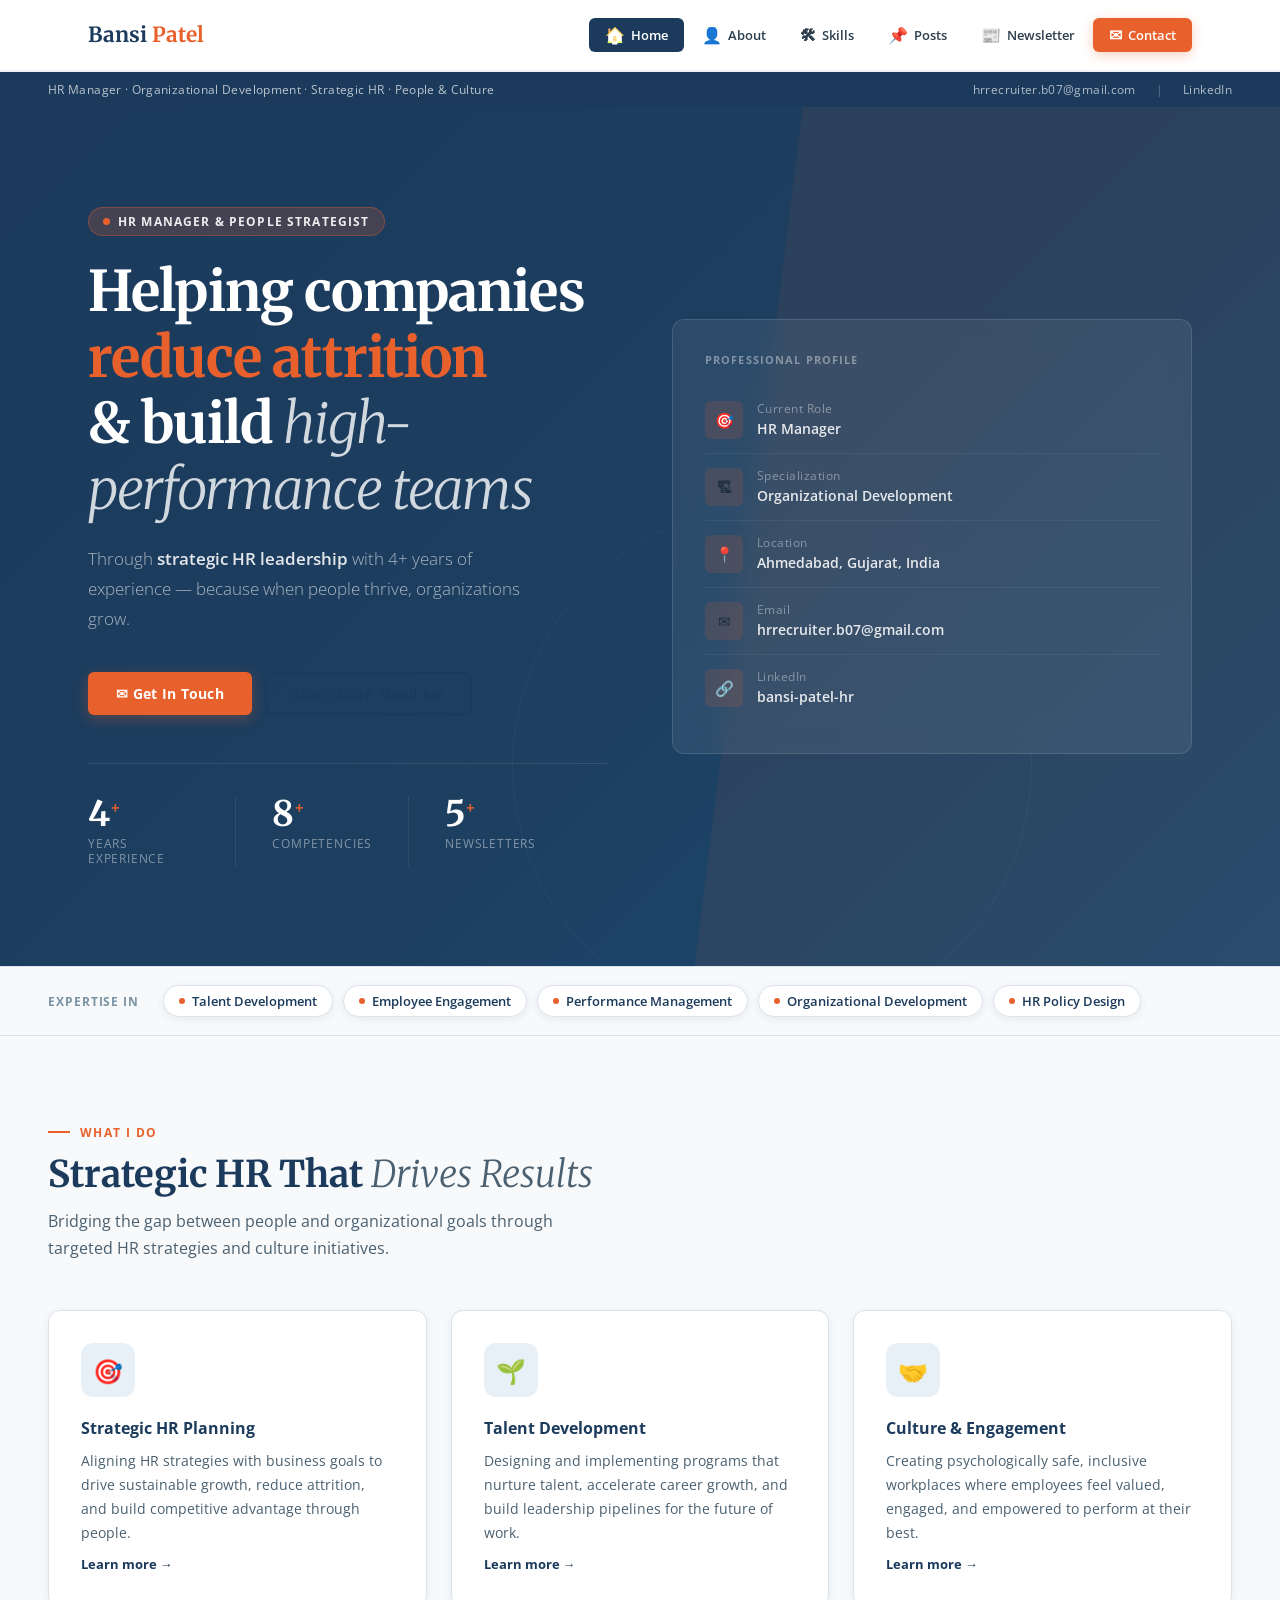
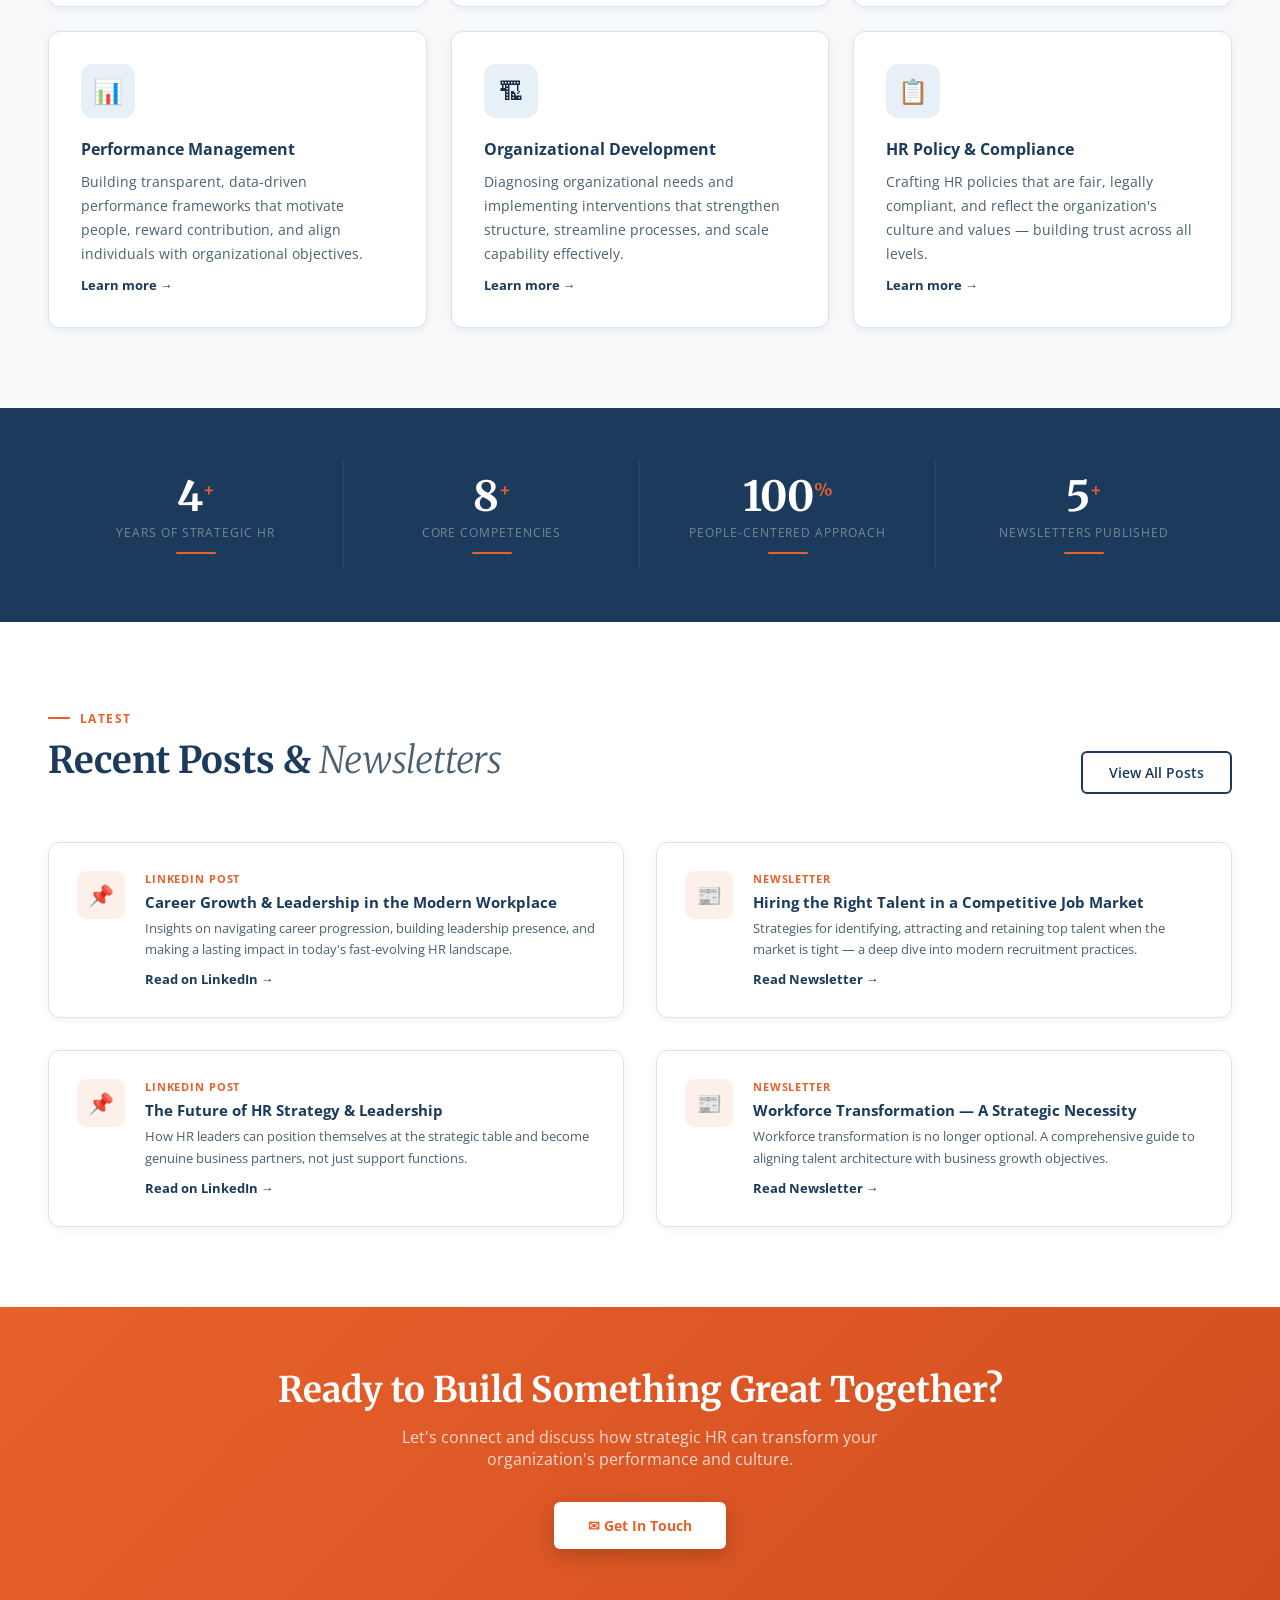
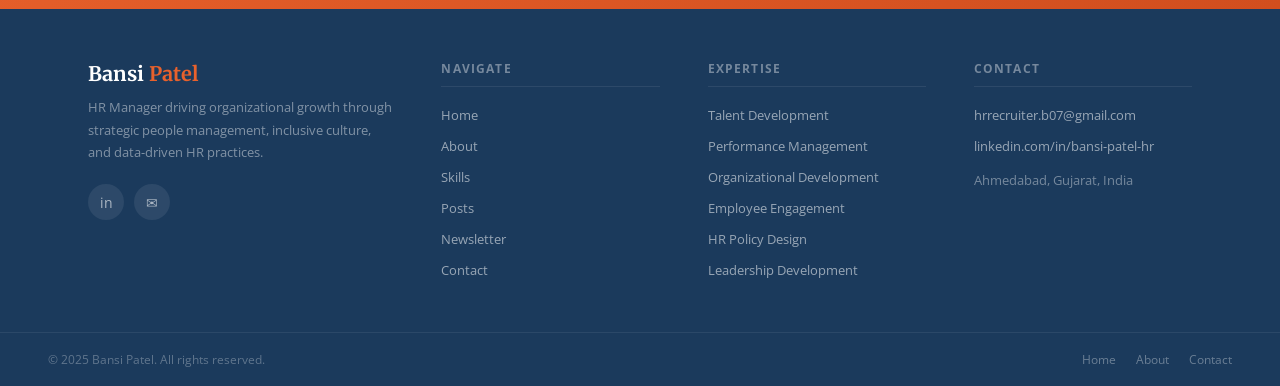
==== commit 17901cab: "Add files via upload" ====
--- a/index.html
+++ b/index.html
@@ -3,881 +3,412 @@
 <head>
 <meta charset="UTF-8">
 <meta name="viewport" content="width=device-width, initial-scale=1.0">
-<title>Bansi Patel — HR Leader</title>
-<link rel="preconnect" href="https://fonts.googleapis.com">
-<link href="https://fonts.googleapis.com/css2?family=Cormorant+Garamond:ital,wght@0,300;0,400;0,600;1,300;1,400&family=DM+Sans:wght@300;400;500;600&display=swap" rel="stylesheet">
-
+<title>Bansi Patel — HR Manager & People Strategist</title>
+<link rel="stylesheet" href="style.css">
 <style>
-:root {
-  --navy: #111827;
-  --navy-mid: #1f2937;
-  --navy-light: #374151;
-  --blue: #2563eb;
-  --blue-light: #3b82f6;
-  --blue-pale: #dbeafe;
-  --gold: #d4a847;
-  --gold-light: #fef3c7;
-  --white: #f9fafb;
-  --text: #e5e7eb;
-  --muted: #9ca3af;
-}
-
-* { margin: 0; padding: 0; box-sizing: border-box; }
-
-html { scroll-behavior: smooth; }
-
-body {
-  font-family: 'DM Sans', sans-serif;
-  background: var(--navy);
-  color: var(--text);
-  overflow-x: hidden;
-}
-
-/* ── SCROLLBAR ── */
-::-webkit-scrollbar { width: 4px; }
-::-webkit-scrollbar-track { background: var(--navy); }
-::-webkit-scrollbar-thumb { background: var(--blue); border-radius: 2px; }
-
-/* ── NAVBAR ── */
-nav {
-  position: fixed; top: 0; left: 0; right: 0; z-index: 100;
-  display: flex; align-items: center; justify-content: space-between;
-  padding: 20px 60px;
-  background: rgba(17,24,39,0.85);
-  backdrop-filter: blur(16px);
-  border-bottom: 1px solid rgba(255,255,255,0.06);
-  transition: padding 0.3s;
-}
-
-.nav-logo {
-  font-family: 'Cormorant Garamond', serif;
-  font-size: 1.5rem;
-  font-weight: 600;
-  color: var(--white);
-  letter-spacing: 0.02em;
-}
-
-.nav-logo span { color: var(--gold); }
-
-.nav-links { display: flex; align-items: center; gap: 36px; list-style: none; }
-
-.nav-links a {
-  color: var(--muted);
-  text-decoration: none;
-  font-size: 0.82rem;
-  font-weight: 500;
-  letter-spacing: 0.08em;
-  text-transform: uppercase;
-  transition: color 0.25s;
-  display: flex; align-items: center; gap: 6px;
-}
-
-.nav-links a:hover { color: var(--white); }
-.nav-links a.active { color: var(--gold); }
-
-.nav-links .nav-icon { font-size: 0.9rem; }
-
-.nav-cta {
-  background: var(--blue);
-  color: white !important;
-  padding: 10px 22px;
-  border-radius: 6px;
-  transition: background 0.25s, transform 0.2s !important;
-}
-
-.nav-cta:hover { background: var(--blue-light) !important; transform: translateY(-1px); }
-
-.hamburger { display: none; flex-direction: column; gap: 5px; cursor: pointer; }
-.hamburger span { width: 24px; height: 2px; background: var(--white); border-radius: 2px; transition: all 0.3s; }
-
 /* ── HERO ── */
 .hero {
-  min-height: 100vh;
-  display: flex; align-items: center;
-  position: relative; overflow: hidden;
-  padding: 120px 60px 80px;
-}
-
-.hero-bg {
-  position: absolute; inset: 0;
-  background: radial-gradient(ellipse 60% 80% at 70% 50%, rgba(37,99,235,0.12) 0%, transparent 65%),
-              radial-gradient(ellipse 40% 60% at 20% 80%, rgba(212,168,71,0.07) 0%, transparent 60%);
-}
-
-.hero-grid {
-  position: absolute; inset: 0;
-  background-image: linear-gradient(rgba(255,255,255,0.02) 1px, transparent 1px),
-                    linear-gradient(90deg, rgba(255,255,255,0.02) 1px, transparent 1px);
-  background-size: 60px 60px;
-}
-
-.hero-content {
-  position: relative; z-index: 2;
-  max-width: 700px;
-}
-
+  background:linear-gradient(135deg, var(--navy) 0%, #1d3f60 55%, #1a4a72 100%);
+  position:relative; overflow:hidden;
+  min-height:85vh; display:flex; align-items:center;
+}
+.hero-shapes {
+  position:absolute; inset:0; pointer-events:none; overflow:hidden;
+}
+.hero-shapes::before {
+  content:''; position:absolute;
+  right:-8%; top:-15%; width:55%; height:130%;
+  background:rgba(232,97,44,.07);
+  clip-path:polygon(20% 0%, 100% 0%, 100% 100%, 0% 100%);
+}
+.hero-shapes::after {
+  content:''; position:absolute;
+  left:40%; bottom:-60px; width:520px; height:520px;
+  border-radius:50%; border:1px solid rgba(255,255,255,.04);
+}
+.hero-circle {
+  position:absolute; right:6%; top:50%; transform:translateY(-50%);
+  width:420px; height:420px; border-radius:50%;
+  border:1px solid rgba(255,255,255,.05);
+  display:flex; align-items:center; justify-content:center;
+}
+.hero-circle::before {
+  content:''; width:320px; height:320px; border-radius:50%;
+  border:1px solid rgba(232,97,44,.12);
+  position:absolute;
+}
+.hero-circle-inner {
+  width:220px; height:220px; border-radius:50%;
+  background:rgba(232,97,44,.1);
+  display:flex; align-items:center; justify-content:center;
+  font-size:5rem;
+  position:relative; z-index:1;
+  animation:float 6s ease-in-out infinite;
+}
+@keyframes float { 0%,100%{transform:translateY(0);} 50%{transform:translateY(-12px);} }
+
+.hero-inner {
+  max-width:1200px; margin:0 auto; width:100%;
+  padding:100px 48px;
+  display:grid; grid-template-columns:1fr 1fr;
+  gap:64px; align-items:center; position:relative; z-index:2;
+}
 .hero-badge {
-  display: inline-flex; align-items: center; gap: 8px;
-  background: rgba(212,168,71,0.1);
-  border: 1px solid rgba(212,168,71,0.25);
-  color: var(--gold);
-  padding: 6px 16px;
-  border-radius: 100px;
-  font-size: 0.78rem;
-  font-weight: 500;
-  letter-spacing: 0.06em;
-  text-transform: uppercase;
-  margin-bottom: 28px;
-  animation: fadeUp 0.8s ease both;
-}
-
-.hero-badge::before { content: '●'; font-size: 0.5rem; }
-
-h1.hero-name {
-  font-family: 'Cormorant Garamond', serif;
-  font-size: clamp(3.5rem, 7vw, 6rem);
-  font-weight: 300;
-  line-height: 1.05;
-  color: var(--white);
-  letter-spacing: -0.01em;
-  animation: fadeUp 0.8s 0.15s ease both;
-}
-
-h1.hero-name em {
-  font-style: italic;
-  color: var(--gold);
-}
-
-.hero-tagline {
-  font-size: 1rem;
-  color: var(--muted);
-  margin: 20px 0 14px;
-  font-weight: 400;
-  line-height: 1.6;
-  animation: fadeUp 0.8s 0.25s ease both;
-}
-
-.hero-tagline strong { color: var(--blue-light); font-weight: 500; }
-
-.hero-bio {
-  font-size: 0.95rem;
-  color: #6b7280;
-  line-height: 1.8;
-  max-width: 560px;
-  animation: fadeUp 0.8s 0.35s ease both;
-}
-
-.hero-actions {
-  display: flex; gap: 16px; margin-top: 40px; flex-wrap: wrap;
-  animation: fadeUp 0.8s 0.45s ease both;
-}
-
-.btn-primary {
-  background: var(--blue);
-  color: white;
-  padding: 14px 32px;
-  border-radius: 8px;
-  text-decoration: none;
-  font-weight: 500;
-  font-size: 0.9rem;
-  letter-spacing: 0.03em;
-  transition: all 0.25s;
-  display: flex; align-items: center; gap: 8px;
-}
-
-.btn-primary:hover { background: var(--blue-light); transform: translateY(-2px); box-shadow: 0 8px 24px rgba(37,99,235,0.35); }
-
-.btn-outline {
-  border: 1px solid rgba(255,255,255,0.15);
-  color: var(--text);
-  padding: 14px 32px;
-  border-radius: 8px;
-  text-decoration: none;
-  font-weight: 500;
-  font-size: 0.9rem;
-  letter-spacing: 0.03em;
-  transition: all 0.25s;
-  display: flex; align-items: center; gap: 8px;
-}
-
-.btn-outline:hover { border-color: rgba(255,255,255,0.4); background: rgba(255,255,255,0.04); transform: translateY(-2px); }
-
+  display:inline-flex; align-items:center; gap:8px;
+  background:rgba(232,97,44,.2); border:1px solid rgba(232,97,44,.35);
+  color:rgba(255,255,255,.9);
+  font-size:.72rem; font-weight:700; letter-spacing:.1em; text-transform:uppercase;
+  padding:6px 14px; border-radius:100px; margin-bottom:22px;
+}
+.badge-pulse { width:7px; height:7px; border-radius:50%; background:var(--orange); animation:pulse-dot 2s infinite; }
+@keyframes pulse-dot { 0%,100%{opacity:1;transform:scale(1);} 50%{opacity:.4;transform:scale(.7);} }
+
+h1.hero-title {
+  font-family:'Merriweather', serif;
+  font-size:clamp(2.2rem, 4.5vw, 3.5rem);
+  font-weight:700; line-height:1.18;
+  color:var(--white); letter-spacing:-.015em; margin-bottom:22px;
+}
+h1.hero-title .highlight { color:var(--orange); }
+h1.hero-title em { font-style:italic; font-weight:300; opacity:.8; }
+
+.hero-sub {
+  font-size:1.05rem; color:rgba(255,255,255,.62);
+  line-height:1.78; margin-bottom:38px; font-weight:300; max-width:460px;
+}
+.hero-sub strong { color:rgba(255,255,255,.88); font-weight:600; }
+.hero-btns { display:flex; gap:14px; flex-wrap:wrap; margin-bottom:48px; }
 .hero-stats {
-  position: absolute; right: 60px; bottom: 80px; z-index: 2;
-  display: flex; gap: 48px;
-  animation: fadeUp 0.8s 0.55s ease both;
-}
-
-.stat { text-align: center; }
-.stat-num {
-  font-family: 'Cormorant Garamond', serif;
-  font-size: 2.8rem;
-  font-weight: 600;
-  color: var(--white);
-  line-height: 1;
-}
-.stat-num span { color: var(--gold); }
-.stat-label { font-size: 0.73rem; color: var(--muted); text-transform: uppercase; letter-spacing: 0.08em; margin-top: 4px; }
-
-.hero-line {
-  position: absolute; right: 0; top: 0; bottom: 0; width: 1px;
-  background: linear-gradient(to bottom, transparent, rgba(37,99,235,0.4), transparent);
-}
-
-/* ── SECTION BASE ── */
-section { padding: 100px 60px; }
-
-.section-label {
-  display: flex; align-items: center; gap: 12px;
-  font-size: 0.73rem; font-weight: 600;
-  color: var(--blue-light);
-  text-transform: uppercase; letter-spacing: 0.1em;
-  margin-bottom: 16px;
-}
-
-.section-label::after {
-  content: ''; flex: 1; max-width: 60px; height: 1px;
-  background: var(--blue-light); opacity: 0.4;
-}
-
-h2.section-title {
-  font-family: 'Cormorant Garamond', serif;
-  font-size: clamp(2.2rem, 4vw, 3.2rem);
-  font-weight: 400;
-  color: var(--white);
-  line-height: 1.15;
-  margin-bottom: 20px;
-}
-
-h2.section-title em { font-style: italic; color: var(--gold); }
-
-.section-sub {
-  font-size: 0.95rem;
-  color: var(--muted);
-  max-width: 540px;
-  line-height: 1.75;
-}
-
-/* ── ABOUT ── */
-#about { background: var(--navy-mid); }
-
-.about-grid {
-  display: grid;
-  grid-template-columns: 1fr 1fr;
-  gap: 80px;
-  align-items: center;
-  margin-top: 60px;
-}
-
-.about-text p {
-  font-size: 0.97rem;
-  color: #9ca3af;
-  line-height: 1.85;
-  margin-bottom: 20px;
-}
-
-.about-text p strong { color: var(--white); font-weight: 500; }
-
-.about-highlights {
-  display: flex; flex-direction: column; gap: 20px;
-}
-
-.highlight-card {
-  background: rgba(255,255,255,0.03);
-  border: 1px solid rgba(255,255,255,0.07);
-  border-left: 3px solid var(--blue);
-  padding: 20px 24px;
-  border-radius: 0 8px 8px 0;
-  transition: border-color 0.25s, transform 0.25s;
-}
-
-.highlight-card:hover { border-left-color: var(--gold); transform: translateX(4px); }
-
-.highlight-card h4 {
-  font-size: 0.85rem;
-  font-weight: 600;
-  color: var(--white);
-  margin-bottom: 6px;
-  letter-spacing: 0.03em;
-}
-
-.highlight-card p {
-  font-size: 0.82rem;
-  color: var(--muted);
-  line-height: 1.6;
-}
-
-/* ── SKILLS ── */
-#skills { background: var(--navy); }
-
-.skills-grid {
-  display: grid;
-  grid-template-columns: repeat(auto-fit, minmax(200px, 1fr));
-  gap: 16px;
-  margin-top: 60px;
-}
-
-.skill-pill {
-  background: rgba(37,99,235,0.06);
-  border: 1px solid rgba(37,99,235,0.2);
-  border-radius: 12px;
-  padding: 24px 20px;
-  text-align: center;
-  transition: all 0.25s;
-  cursor: default;
-}
-
-.skill-pill:hover {
-  background: rgba(37,99,235,0.12);
-  border-color: rgba(37,99,235,0.5);
-  transform: translateY(-3px);
-}
-
-.skill-icon { font-size: 1.8rem; margin-bottom: 12px; }
-
-.skill-name {
-  font-size: 0.85rem;
-  font-weight: 600;
-  color: var(--white);
-  letter-spacing: 0.02em;
-  margin-bottom: 6px;
-}
-
-.skill-bar-bg {
-  height: 3px;
-  background: rgba(255,255,255,0.08);
-  border-radius: 2px;
-  margin-top: 12px;
-  overflow: hidden;
-}
-
-.skill-bar {
-  height: 100%;
-  background: linear-gradient(90deg, var(--blue), var(--blue-light));
-  border-radius: 2px;
-  transition: width 1.5s ease;
-}
-
-/* ── POSTS ── */
-#posts { background: var(--navy-mid); }
-
-.posts-grid {
-  display: grid;
-  grid-template-columns: repeat(auto-fit, minmax(280px, 1fr));
-  gap: 24px;
-  margin-top: 60px;
-}
-
-.post-card {
-  background: rgba(255,255,255,0.02);
-  border: 1px solid rgba(255,255,255,0.07);
-  border-radius: 12px;
-  overflow: hidden;
-  transition: all 0.3s;
-}
-
-.post-card:hover {
-  border-color: rgba(37,99,235,0.3);
-  transform: translateY(-4px);
-  box-shadow: 0 16px 40px rgba(0,0,0,0.3);
-}
-
-.post-card-header {
-  background: linear-gradient(135deg, rgba(37,99,235,0.15), rgba(17,24,39,0));
-  padding: 20px 20px 0;
-}
-
-.post-tag {
-  display: inline-block;
-  background: rgba(37,99,235,0.15);
-  color: var(--blue-light);
-  font-size: 0.7rem;
-  font-weight: 600;
-  letter-spacing: 0.08em;
-  text-transform: uppercase;
-  padding: 4px 10px;
-  border-radius: 4px;
-  margin-bottom: 12px;
-}
-
-.post-card iframe {
-  width: 100%;
-  border: none;
-  display: block;
-}
-
-.post-card-footer {
-  padding: 16px 20px;
-  display: flex; justify-content: space-between; align-items: center;
-}
-
-.post-link {
-  color: var(--blue-light);
-  text-decoration: none;
-  font-size: 0.8rem;
-  font-weight: 500;
-  display: flex; align-items: center; gap: 5px;
-  transition: gap 0.2s;
-}
-
-.post-link:hover { gap: 9px; }
-
-/* ── NEWSLETTER ── */
-#newsletter { background: var(--navy); }
-
-.newsletter-grid {
-  display: grid;
-  grid-template-columns: repeat(auto-fit, minmax(300px, 1fr));
-  gap: 28px;
-  margin-top: 60px;
-}
-
-.newsletter-card {
-  background: rgba(255,255,255,0.02);
-  border: 1px solid rgba(255,255,255,0.07);
-  border-radius: 16px;
-  overflow: hidden;
-  transition: all 0.3s;
-  position: relative;
-}
-
-.newsletter-card::before {
-  content: '';
-  position: absolute; top: 0; left: 0; right: 0; height: 2px;
-  background: linear-gradient(90deg, var(--gold), var(--blue));
-  opacity: 0;
-  transition: opacity 0.3s;
-}
-
-.newsletter-card:hover::before { opacity: 1; }
-
-.newsletter-card:hover {
-  border-color: rgba(212,168,71,0.2);
-  transform: translateY(-4px);
-  box-shadow: 0 20px 48px rgba(0,0,0,0.35);
-}
-
-.newsletter-label {
-  padding: 16px 20px 0;
-  display: flex; align-items: center; gap: 8px;
-  font-size: 0.72rem; font-weight: 600;
-  color: var(--gold);
-  text-transform: uppercase; letter-spacing: 0.08em;
-}
-
-.newsletter-card iframe {
-  width: 100%;
-  border: none;
-  display: block;
-}
-
-/* ── CONTACT ── */
-#contact {
-  background: var(--navy-mid);
-  text-align: center;
-}
-
-.contact-inner { max-width: 640px; margin: 0 auto; }
-
-.contact-card {
-  background: rgba(37,99,235,0.06);
-  border: 1px solid rgba(37,99,235,0.2);
-  border-radius: 16px;
-  padding: 48px 40px;
-  margin-top: 60px;
-}
-
-.contact-email {
-  font-family: 'Cormorant Garamond', serif;
-  font-size: 1.6rem;
-  color: var(--white);
-  text-decoration: none;
-  display: block;
-  margin-bottom: 32px;
-  transition: color 0.25s;
-}
-
-.contact-email:hover { color: var(--gold); }
-
-.contact-links {
-  display: flex; justify-content: center; gap: 16px; flex-wrap: wrap;
-}
-
-.contact-link {
-  display: flex; align-items: center; gap: 8px;
-  color: var(--muted);
-  text-decoration: none;
-  font-size: 0.85rem;
-  padding: 10px 20px;
-  border: 1px solid rgba(255,255,255,0.1);
-  border-radius: 8px;
-  transition: all 0.25s;
-}
-
-.contact-link:hover {
-  color: var(--white);
-  border-color: rgba(255,255,255,0.3);
-  background: rgba(255,255,255,0.04);
-}
-
-/* ── DIVIDER ── */
-.divider {
-  height: 1px;
-  background: linear-gradient(90deg, transparent, rgba(255,255,255,0.08), transparent);
-  margin: 0 60px;
-}
-
-/* ── FOOTER ── */
-footer {
-  padding: 32px 60px;
-  display: flex; align-items: center; justify-content: space-between;
-  background: var(--navy);
-  border-top: 1px solid rgba(255,255,255,0.05);
-}
-
-.footer-brand {
-  font-family: 'Cormorant Garamond', serif;
-  font-size: 1.1rem;
-  color: var(--muted);
-}
-
-.footer-brand span { color: var(--gold); }
-
-.footer-copy { font-size: 0.78rem; color: #4b5563; }
-
-/* ── ANIMATIONS ── */
-@keyframes fadeUp {
-  from { opacity: 0; transform: translateY(24px); }
-  to { opacity: 1; transform: translateY(0); }
-}
-
-.reveal {
-  opacity: 0; transform: translateY(30px);
-  transition: opacity 0.7s ease, transform 0.7s ease;
-}
-
-.reveal.visible { opacity: 1; transform: none; }
-
-/* ── MOBILE NAV ── */
-@media (max-width: 768px) {
-  nav { padding: 16px 24px; }
-  .nav-links { display: none; flex-direction: column; gap: 0; position: absolute; top: 100%; left: 0; right: 0; background: var(--navy-mid); border-bottom: 1px solid rgba(255,255,255,0.08); padding: 16px 0; }
-  .nav-links.open { display: flex; }
-  .nav-links a { padding: 12px 24px; }
-  .hamburger { display: flex; }
-  .hero { padding: 120px 24px 60px; flex-direction: column; }
-  .hero-stats { position: relative; right: auto; bottom: auto; justify-content: center; margin-top: 48px; }
-  section { padding: 70px 24px; }
-  .about-grid { grid-template-columns: 1fr; gap: 40px; }
-  footer { flex-direction: column; gap: 12px; padding: 24px; text-align: center; }
-  .divider { margin: 0 24px; }
+  display:flex; gap:0;
+  border-top:1px solid rgba(255,255,255,.1);
+  padding-top:32px;
+}
+.hstat { padding-right:36px; margin-right:36px; border-right:1px solid rgba(255,255,255,.08); }
+.hstat:last-child { border-right:none; }
+.hstat-n {
+  font-family:'Merriweather', serif;
+  font-size:2.2rem; font-weight:700; color:var(--white); line-height:1;
+}
+.hstat-n sup { font-size:1rem; color:var(--orange); }
+.hstat-l { font-size:.72rem; color:rgba(255,255,255,.45); text-transform:uppercase; letter-spacing:.07em; margin-top:5px; }
+
+/* right side info card */
+.hero-info-card {
+  background:rgba(255,255,255,.07);
+  border:1px solid rgba(255,255,255,.12);
+  border-radius:var(--radius-lg);
+  padding:32px; backdrop-filter:blur(12px);
+}
+.hic-title { font-size:.7rem; font-weight:700; letter-spacing:.1em; text-transform:uppercase; color:rgba(255,255,255,.4); margin-bottom:20px; }
+.hic-row {
+  display:flex; align-items:flex-start; gap:14px;
+  padding:14px 0; border-bottom:1px solid rgba(255,255,255,.06);
+}
+.hic-row:last-child { border-bottom:none; }
+.hic-icon {
+  width:38px; height:38px; border-radius:var(--radius); flex-shrink:0;
+  background:rgba(232,97,44,.15);
+  display:flex; align-items:center; justify-content:center; font-size:.95rem;
+}
+.hic-lbl { font-size:.72rem; color:rgba(255,255,255,.4); margin-bottom:3px; letter-spacing:.04em; }
+.hic-val { font-size:.9rem; font-weight:600; color:rgba(255,255,255,.88); }
+
+/* ── TRUST PILLS ── */
+.trust-bar {
+  background:var(--gray-50);
+  border-top:1px solid var(--gray-200);
+  border-bottom:1px solid var(--gray-200);
+  padding:18px 48px;
+}
+.trust-inner {
+  max-width:1200px; margin:0 auto;
+  display:flex; align-items:center; gap:24px; flex-wrap:wrap;
+}
+.trust-lbl { font-size:.72rem; font-weight:700; letter-spacing:.08em; text-transform:uppercase; color:var(--text-lt); white-space:nowrap; }
+.trust-pills { display:flex; gap:10px; flex-wrap:wrap; }
+.tpill {
+  display:flex; align-items:center; gap:7px;
+  background:var(--white); border:1px solid var(--gray-200);
+  padding:6px 15px; border-radius:100px;
+  font-size:.8rem; font-weight:600; color:var(--navy);
+  box-shadow:var(--shadow-sm);
+}
+.tpill-dot { width:6px; height:6px; border-radius:50%; background:var(--orange); }
+
+/* ── WHAT I DO ── */
+.what-grid {
+  display:grid; grid-template-columns:repeat(3, 1fr);
+  gap:24px; margin-top:48px;
+}
+.what-card {
+  background:var(--white);
+  border:1px solid var(--gray-200);
+  border-radius:var(--radius-lg);
+  padding:32px;
+  box-shadow:var(--shadow-sm);
+  transition:all .3s; position:relative; overflow:hidden;
+}
+.what-card::after {
+  content:''; position:absolute; bottom:0; left:0; right:0; height:3px;
+  background:linear-gradient(90deg, var(--orange), var(--navy));
+  transform:scaleX(0); transform-origin:left; transition:transform .35s;
+}
+.what-card:hover { transform:translateY(-5px); box-shadow:var(--shadow-lg); }
+.what-card:hover::after { transform:scaleX(1); }
+.what-icon {
+  width:54px; height:54px; border-radius:12px;
+  background:var(--navy-pale);
+  display:flex; align-items:center; justify-content:center;
+  font-size:1.5rem; margin-bottom:20px;
+}
+.what-title { font-size:1rem; font-weight:700; color:var(--navy); margin-bottom:10px; }
+.what-desc { font-size:.88rem; color:var(--text-md); line-height:1.7; }
+
+/* ── METRICS ── */
+.metrics-band { background:var(--navy); padding:52px 48px; }
+.metrics-inner {
+  max-width:1200px; margin:0 auto;
+  display:grid; grid-template-columns:repeat(4,1fr); gap:0;
+}
+.metric-col {
+  text-align:center; padding:16px 24px;
+  border-right:1px solid rgba(255,255,255,.07);
+}
+.metric-col:last-child { border-right:none; }
+.metric-num {
+  font-family:'Merriweather', serif;
+  font-size:2.6rem; font-weight:700; color:var(--white); line-height:1;
+}
+.metric-num sup { font-size:1.1rem; color:var(--orange); }
+.metric-lbl { font-size:.72rem; color:rgba(255,255,255,.4); text-transform:uppercase; letter-spacing:.08em; margin-top:8px; }
+.metric-bar { width:40px; height:2px; background:var(--orange); margin:12px auto 0; border-radius:1px; }
+
+/* ── LATEST ── */
+.latest-grid { display:grid; grid-template-columns:1fr 1fr; gap:32px; margin-top:48px; }
+.latest-card {
+  background:var(--white); border:1px solid var(--gray-200);
+  border-radius:var(--radius-lg); padding:28px;
+  box-shadow:var(--shadow-sm); transition:all .3s;
+  display:flex; gap:20px; align-items:flex-start;
+}
+.latest-card:hover { transform:translateY(-3px); box-shadow:var(--shadow-md); }
+.latest-icon {
+  width:48px; height:48px; flex-shrink:0; border-radius:10px;
+  background:var(--orange-pale); display:flex; align-items:center; justify-content:center;
+  font-size:1.3rem;
+}
+.latest-tag { font-size:.68rem; font-weight:700; letter-spacing:.08em; text-transform:uppercase; color:var(--orange); margin-bottom:6px; }
+.latest-title { font-size:.95rem; font-weight:700; color:var(--navy); margin-bottom:6px; }
+.latest-desc { font-size:.83rem; color:var(--text-md); line-height:1.6; }
+.latest-link { font-size:.8rem; font-weight:700; color:var(--navy); display:inline-flex; align-items:center; gap:4px; margin-top:10px; transition:gap .2s, color .2s; }
+.latest-link:hover { color:var(--orange); gap:8px; }
+
+/* ── CTA STRIP ── */
+.cta-strip {
+  background:linear-gradient(135deg, var(--orange) 0%, #d14e1e 100%);
+  padding:60px 48px; text-align:center;
+}
+.cta-strip h2 {
+  font-family:'Merriweather', serif;
+  font-size:clamp(1.6rem, 3vw, 2.2rem);
+  font-weight:700; color:var(--white); margin-bottom:14px;
+}
+.cta-strip p { font-size:1rem; color:rgba(255,255,255,.78); margin-bottom:32px; max-width:480px; margin-left:auto; margin-right:auto; }
+.btn-white-solid {
+  background:var(--white); color:var(--orange);
+  padding:14px 34px; border-radius:var(--radius);
+  font-size:.9rem; font-weight:700;
+  display:inline-flex; align-items:center; gap:8px;
+  box-shadow:0 6px 20px rgba(0,0,0,.2); transition:all .25s;
+}
+.btn-white-solid:hover { transform:translateY(-2px); box-shadow:0 10px 28px rgba(0,0,0,.3); }
+
+@media(max-width:860px){
+  .hero-inner { grid-template-columns:1fr; padding:80px 20px; }
+  .hero-info-card { display:none; }
+  .hero-circle { display:none; }
+  .what-grid { grid-template-columns:1fr; }
+  .metrics-inner { grid-template-columns:repeat(2,1fr); }
+  .latest-grid { grid-template-columns:1fr; }
+  .trust-bar { padding:14px 20px; }
+  .metrics-band { padding:40px 20px; }
+  .cta-strip { padding:48px 20px; }
+  .hero-stats { flex-direction:column; gap:16px; }
+  .hstat { border-right:none; border-bottom:1px solid rgba(255,255,255,.08); padding-bottom:16px; padding-right:0; margin-right:0; }
+  .hstat:last-child { border-bottom:none; }
 }
 </style>
 </head>
-
 <body>
-
-<!-- ── NAVBAR ── -->
-<nav id="navbar">
-  <div class="nav-logo">Bansi <span>Patel</span></div>
-  <ul class="nav-links" id="navLinks">
-    <li><a href="#hero" class="nav-icon-link"><span class="nav-icon">🏠</span> Home</a></li>
-    <li><a href="#about"><span class="nav-icon">👤</span> About</a></li>
-    <li><a href="#skills"><span class="nav-icon">🛠</span> Skills</a></li>
-    <li><a href="#posts"><span class="nav-icon">📌</span> Posts</a></li>
-    <li><a href="#newsletter"><span class="nav-icon">📰</span> Newsletter</a></li>
-    <li><a href="#contact" class="nav-cta">Contact</a></li>
-  </ul>
-  <div class="hamburger" id="hamburger" onclick="toggleNav()">
-    <span></span><span></span><span></span>
+<main>
+
+<!-- HERO -->
+<div class="hero" id="hero">
+  <div class="hero-shapes"></div>
+  <div class="hero-inner">
+    <div>
+      <div class="hero-badge"><span class="badge-pulse"></span>HR Manager &amp; People Strategist</div>
+      <h1 class="hero-title">
+        Helping companies<br>
+        <span class="highlight">reduce attrition</span><br>
+        &amp; build <em>high-performance teams</em>
+      </h1>
+      <p class="hero-sub">
+        Through <strong>strategic HR leadership</strong> with 4+ years of experience — because when people thrive, organizations grow.
+      </p>
+      <div class="hero-btns">
+        <a href="contact.html" class="btn-primary">✉ Get In Touch</a>
+        <a href="about.html" class="btn-outline">Learn More About Me</a>
+      </div>
+      <div class="hero-stats">
+        <div class="hstat"><div class="hstat-n">4<sup>+</sup></div><div class="hstat-l">Years Experience</div></div>
+        <div class="hstat"><div class="hstat-n">8<sup>+</sup></div><div class="hstat-l">Competencies</div></div>
+        <div class="hstat"><div class="hstat-n">5<sup>+</sup></div><div class="hstat-l">Newsletters</div></div>
+      </div>
+    </div>
+    <div class="hero-info-card sr-r">
+      <div class="hic-title">Professional Profile</div>
+      <div class="hic-row"><div class="hic-icon">🎯</div><div><div class="hic-lbl">Current Role</div><div class="hic-val">HR Manager</div></div></div>
+      <div class="hic-row"><div class="hic-icon">🏗</div><div><div class="hic-lbl">Specialization</div><div class="hic-val">Organizational Development</div></div></div>
+      <div class="hic-row"><div class="hic-icon">📍</div><div><div class="hic-lbl">Location</div><div class="hic-val">Ahmedabad, Gujarat, India</div></div></div>
+      <div class="hic-row"><div class="hic-icon">✉</div><div><div class="hic-lbl">Email</div><div class="hic-val">hrrecruiter.b07@gmail.com</div></div></div>
+      <div class="hic-row"><div class="hic-icon">🔗</div><div><div class="hic-lbl">LinkedIn</div><div class="hic-val">bansi-patel-hr</div></div></div>
+    </div>
   </div>
-</nav>
-
-<!-- ── HERO ── -->
-<section class="hero" id="hero">
-  <div class="hero-bg"></div>
-  <div class="hero-grid"></div>
-  <div class="hero-line"></div>
-
-  <div class="hero-content">
-    <div class="hero-badge">HR Manager &amp; People Strategist</div>
-    <h1 class="hero-name">Bansi <em>Patel</em></h1>
-    <p class="hero-tagline">
-      <strong>Organizational Development</strong> · Strategic HR · People &amp; Culture<br>
-      Driving Organizational Growth Through People
-    </p>
-    <p class="hero-bio">
-      As an experienced HR Professional with 4+ years of driving business growth through strategic Human Resource Management — building inclusive, high-performing workplace cultures through data-driven insights and HR best practices.
-    </p>
-    <div class="hero-actions">
-      <a href="#contact" class="btn-primary">✉ Get In Touch</a>
-      <a href="https://linkedin.com/in/bansi-patel-hr" target="_blank" class="btn-outline">in LinkedIn Profile</a>
+</div>
+
+<!-- TRUST BAR -->
+<div class="trust-bar">
+  <div class="trust-inner">
+    <span class="trust-lbl">Expertise in</span>
+    <div class="trust-pills">
+      <span class="tpill"><span class="tpill-dot"></span>Talent Development</span>
+      <span class="tpill"><span class="tpill-dot"></span>Employee Engagement</span>
+      <span class="tpill"><span class="tpill-dot"></span>Performance Management</span>
+      <span class="tpill"><span class="tpill-dot"></span>Organizational Development</span>
+      <span class="tpill"><span class="tpill-dot"></span>HR Policy Design</span>
     </div>
   </div>
-
-  <div class="hero-stats">
-    <div class="stat">
-      <div class="stat-num">4<span>+</span></div>
-      <div class="stat-label">Years Experience</div>
-    </div>
-    <div class="stat">
-      <div class="stat-num">7<span>+</span></div>
-      <div class="stat-label">Core Competencies</div>
-    </div>
-    <div class="stat">
-      <div class="stat-num">5<span>+</span></div>
-      <div class="stat-label">Newsletters</div>
+</div>
+
+<!-- WHAT I DO -->
+<section class="section" style="background:var(--gray-50)">
+  <div class="container">
+    <div class="sr">
+      <div class="sec-label">What I Do</div>
+      <h2 class="sec-h2">Strategic HR That <em>Drives Results</em></h2>
+      <p class="sec-desc">Bridging the gap between people and organizational goals through targeted HR strategies and culture initiatives.</p>
+    </div>
+    <div class="what-grid">
+      <div class="what-card sr d1">
+        <div class="what-icon">🎯</div>
+        <div class="what-title">Strategic HR Planning</div>
+        <p class="what-desc">Aligning HR strategies with business goals to drive sustainable growth, reduce attrition, and build competitive advantage through people.</p>
+        <a href="skills.html" class="latest-link">Learn more →</a>
+      </div>
+      <div class="what-card sr d2">
+        <div class="what-icon">🌱</div>
+        <div class="what-title">Talent Development</div>
+        <p class="what-desc">Designing and implementing programs that nurture talent, accelerate career growth, and build leadership pipelines for the future of work.</p>
+        <a href="skills.html" class="latest-link">Learn more →</a>
+      </div>
+      <div class="what-card sr d3">
+        <div class="what-icon">🤝</div>
+        <div class="what-title">Culture &amp; Engagement</div>
+        <p class="what-desc">Creating psychologically safe, inclusive workplaces where employees feel valued, engaged, and empowered to perform at their best.</p>
+        <a href="skills.html" class="latest-link">Learn more →</a>
+      </div>
+      <div class="what-card sr d1">
+        <div class="what-icon">📊</div>
+        <div class="what-title">Performance Management</div>
+        <p class="what-desc">Building transparent, data-driven performance frameworks that motivate people, reward contribution, and align individuals with organizational objectives.</p>
+        <a href="skills.html" class="latest-link">Learn more →</a>
+      </div>
+      <div class="what-card sr d2">
+        <div class="what-icon">🏗</div>
+        <div class="what-title">Organizational Development</div>
+        <p class="what-desc">Diagnosing organizational needs and implementing interventions that strengthen structure, streamline processes, and scale capability effectively.</p>
+        <a href="skills.html" class="latest-link">Learn more →</a>
+      </div>
+      <div class="what-card sr d3">
+        <div class="what-icon">📋</div>
+        <div class="what-title">HR Policy &amp; Compliance</div>
+        <p class="what-desc">Crafting HR policies that are fair, legally compliant, and reflect the organization's culture and values — building trust across all levels.</p>
+        <a href="skills.html" class="latest-link">Learn more →</a>
+      </div>
     </div>
   </div>
 </section>
 
-<!-- ── ABOUT ── -->
-<section id="about">
-  <div class="section-label">About Me</div>
-  <h2 class="section-title">People-First <em>HR Leader</em></h2>
-
-  <div class="about-grid">
-    <div class="about-text reveal">
-      <p>As an <strong>Experienced HR Professional with 4+ years</strong> of driving business growth through strategic Human Resource Management, I bring a holistic approach to building organizations from the inside out.</p>
-      <p>Skilled in <strong>Talent Development, Employee Engagement, and Organizational Development</strong>, with a strong focus on aligning HR strategies with business goals.</p>
-      <p>I specialize in building <strong>inclusive, high-performing workplace cultures</strong>, leveraging data-driven insights and HR best practices to implement impactful programs across talent management, employee relations, and performance optimization.</p>
-      <div style="margin-top:28px;">
-        <a href="https://linkedin.com/in/bansi-patel-hr" target="_blank" class="btn-primary" style="display:inline-flex;">in View LinkedIn Profile</a>
-      </div>
-    </div>
-
-    <div class="about-highlights reveal">
-      <div class="highlight-card">
-        <h4>🎯 Strategic HR Alignment</h4>
-        <p>Aligning people strategies with organizational goals to drive measurable business outcomes and sustainable growth.</p>
-      </div>
-      <div class="highlight-card">
-        <h4>🌱 Talent Development</h4>
-        <p>Designing and implementing programs that nurture talent, accelerate careers, and build future-ready leadership pipelines.</p>
-      </div>
-      <div class="highlight-card">
-        <h4>🤝 Culture &amp; Engagement</h4>
-        <p>Creating inclusive, psychologically safe workplaces where people thrive and perform at their highest potential.</p>
-      </div>
-      <div class="highlight-card">
-        <h4>📊 Data-Driven HR</h4>
-        <p>Leveraging HR analytics and metrics to optimize performance management, reduce attrition, and inform strategic decisions.</p>
+<!-- METRICS -->
+<div class="metrics-band">
+  <div class="metrics-inner">
+    <div class="metric-col sr d1"><div class="metric-num">4<sup>+</sup></div><div class="metric-lbl">Years of Strategic HR</div><div class="metric-bar"></div></div>
+    <div class="metric-col sr d2"><div class="metric-num">8<sup>+</sup></div><div class="metric-lbl">Core Competencies</div><div class="metric-bar"></div></div>
+    <div class="metric-col sr d3"><div class="metric-num">100<sup>%</sup></div><div class="metric-lbl">People-Centered Approach</div><div class="metric-bar"></div></div>
+    <div class="metric-col sr d4"><div class="metric-num">5<sup>+</sup></div><div class="metric-lbl">Newsletters Published</div><div class="metric-bar"></div></div>
+  </div>
+</div>
+
+<!-- LATEST UPDATES -->
+<section class="section">
+  <div class="container">
+    <div style="display:flex;justify-content:space-between;align-items:flex-end;margin-bottom:0;">
+      <div class="sr">
+        <div class="sec-label">Latest</div>
+        <h2 class="sec-h2">Recent Posts &amp; <em>Newsletters</em></h2>
+      </div>
+      <a href="posts.html" class="btn-outline sr d2" style="align-self:flex-end">View All Posts</a>
+    </div>
+    <div class="latest-grid">
+      <div class="latest-card sr d1">
+        <div class="latest-icon">📌</div>
+        <div>
+          <div class="latest-tag">LinkedIn Post</div>
+          <div class="latest-title">Career Growth &amp; Leadership in the Modern Workplace</div>
+          <p class="latest-desc">Insights on navigating career progression, building leadership presence, and making a lasting impact in today's fast-evolving HR landscape.</p>
+          <a href="posts.html" class="latest-link">Read on LinkedIn →</a>
+        </div>
+      </div>
+      <div class="latest-card sr d2">
+        <div class="latest-icon">📰</div>
+        <div>
+          <div class="latest-tag">Newsletter</div>
+          <div class="latest-title">Hiring the Right Talent in a Competitive Job Market</div>
+          <p class="latest-desc">Strategies for identifying, attracting and retaining top talent when the market is tight — a deep dive into modern recruitment practices.</p>
+          <a href="newsletter.html" class="latest-link">Read Newsletter →</a>
+        </div>
+      </div>
+      <div class="latest-card sr d3">
+        <div class="latest-icon">📌</div>
+        <div>
+          <div class="latest-tag">LinkedIn Post</div>
+          <div class="latest-title">The Future of HR Strategy &amp; Leadership</div>
+          <p class="latest-desc">How HR leaders can position themselves at the strategic table and become genuine business partners, not just support functions.</p>
+          <a href="posts.html" class="latest-link">Read on LinkedIn →</a>
+        </div>
+      </div>
+      <div class="latest-card sr d4">
+        <div class="latest-icon">📰</div>
+        <div>
+          <div class="latest-tag">Newsletter</div>
+          <div class="latest-title">Workforce Transformation — A Strategic Necessity</div>
+          <p class="latest-desc">Workforce transformation is no longer optional. A comprehensive guide to aligning talent architecture with business growth objectives.</p>
+          <a href="newsletter.html" class="latest-link">Read Newsletter →</a>
+        </div>
       </div>
     </div>
   </div>
 </section>
 
-<div class="divider"></div>
-
-<!-- ── SKILLS ── -->
-<section id="skills">
-  <div class="section-label">Core Competencies</div>
-  <h2 class="section-title">Skills &amp; <em>Expertise</em></h2>
-  <p class="section-sub">A blend of strategic thinking and hands-on HR execution across the full employee lifecycle.</p>
-
-  <div class="skills-grid reveal">
-
-    <div class="skill-pill">
-      <div class="skill-icon">🚀</div>
-      <div class="skill-name">Onboarding</div>
-      <div class="skill-bar-bg"><div class="skill-bar" style="width:92%"></div></div>
-    </div>
-
-    <div class="skill-pill">
-      <div class="skill-icon">📈</div>
-      <div class="skill-name">Performance Management</div>
-      <div class="skill-bar-bg"><div class="skill-bar" style="width:88%"></div></div>
-    </div>
-
-    <div class="skill-pill">
-      <div class="skill-icon">🏆</div>
-      <div class="skill-name">Leadership Development</div>
-      <div class="skill-bar-bg"><div class="skill-bar" style="width:85%"></div></div>
-    </div>
-
-    <div class="skill-pill">
-      <div class="skill-icon">🏗</div>
-      <div class="skill-name">Organizational Development</div>
-      <div class="skill-bar-bg"><div class="skill-bar" style="width:90%"></div></div>
-    </div>
-
-    <div class="skill-pill">
-      <div class="skill-icon">👥</div>
-      <div class="skill-name">People Management</div>
-      <div class="skill-bar-bg"><div class="skill-bar" style="width:87%"></div></div>
-    </div>
-
-    <div class="skill-pill">
-      <div class="skill-icon">💼</div>
-      <div class="skill-name">Human Resources</div>
-      <div class="skill-bar-bg"><div class="skill-bar" style="width:95%"></div></div>
-    </div>
-
-    <div class="skill-pill">
-      <div class="skill-icon">📋</div>
-      <div class="skill-name">HR Policies</div>
-      <div class="skill-bar-bg"><div class="skill-bar" style="width:89%"></div></div>
-    </div>
-
-    <div class="skill-pill">
-      <div class="skill-icon">🌍</div>
-      <div class="skill-name">Employee Engagement</div>
-      <div class="skill-bar-bg"><div class="skill-bar" style="width:91%"></div></div>
-    </div>
-
-  </div>
-</section>
-
-<div class="divider"></div>
-
-<!-- ── POSTS ── -->
-<section id="posts">
-  <div class="section-label">Latest Thoughts</div>
-  <h2 class="section-title">Featured <em>Posts</em></h2>
-  <p class="section-sub">Sharing perspectives on the future of HR, leadership, and workplace culture.</p>
-
-  <div class="posts-grid reveal">
-
-    <div class="post-card">
-      <div class="post-card-header">
-        <div class="post-tag">LinkedIn Post</div>
-      </div>
-      <iframe src="https://www.linkedin.com/embed/feed/update/urn:li:share:7444933668391006208?collapsed=1" height="280" frameborder="0" allowfullscreen title="Embedded post"></iframe>
-      <div class="post-card-footer">
-        <a href="https://www.linkedin.com/posts/bansi-patel-hr_careergrowth-leadership-futureofwork-activity-7442061404737802240-MdCr" target="_blank" class="post-link">View on LinkedIn →</a>
-      </div>
-    </div>
-
-    <div class="post-card">
-      <div class="post-card-header">
-        <div class="post-tag">LinkedIn Post</div>
-      </div>
-      <iframe src="https://www.linkedin.com/embed/feed/update/urn:li:share:7439723051598123009?collapsed=1" height="280" frameborder="0" allowfullscreen title="Embedded post"></iframe>
-      <div class="post-card-footer">
-        <a href="https://www.linkedin.com/posts/bansi-patel-hr_hrleadership-futureofhr-hrstrategy-activity-7439513359970033664-4Oov" target="_blank" class="post-link">View on LinkedIn →</a>
-      </div>
-    </div>
-
-    <div class="post-card">
-      <div class="post-card-header">
-        <div class="post-tag">HR Insight</div>
-      </div>
-      <div style="padding:24px 20px 12px">
-        <div style="font-family:'Cormorant Garamond',serif;font-size:1.3rem;color:var(--white);margin-bottom:10px;">"People are the heart of every thriving organization."</div>
-        <p style="font-size:0.85rem;color:var(--muted);line-height:1.7;">Driving organizational growth through strategic HR means seeing beyond headcount — it means nurturing potential, aligning culture with vision, and building workplaces where people genuinely belong.</p>
-      </div>
-      <div class="post-card-footer">
-        <a href="https://linkedin.com/in/bansi-patel-hr" target="_blank" class="post-link">Follow on LinkedIn →</a>
-      </div>
-    </div>
-
-  </div>
-</section>
-
-<div class="divider"></div>
-
-<!-- ── NEWSLETTER ── -->
-<section id="newsletter">
-  <div class="section-label">HR Insights Newsletter</div>
-  <h2 class="section-title">Knowledge <em>Hub</em></h2>
-  <p class="section-sub">In-depth newsletters on HR strategy, leadership trends, and organizational culture — crafted for forward-thinking professionals.</p>
-
-  <div class="newsletter-grid reveal">
-
-    <div class="newsletter-card">
-      <div class="newsletter-label">📰 Newsletter 1</div>
-      <iframe src="https://www.linkedin.com/embed/feed/update/urn:li:ugcPost:7409568702180028416?collapsed=1" height="320" frameborder="0" allowfullscreen title="Newsletter 1"></iframe>
-    </div>
-
-    <div class="newsletter-card">
-      <div class="newsletter-label">📰 Newsletter 2</div>
-      <iframe src="https://www.linkedin.com/embed/feed/update/urn:li:ugcPost:7410194277294669825?collapsed=1" height="320" frameborder="0" allowfullscreen title="Newsletter 2"></iframe>
-    </div>
-
-    <div class="newsletter-card">
-      <div class="newsletter-label">📰 Newsletter 3</div>
-      <iframe src="https://www.linkedin.com/embed/feed/update/urn:li:ugcPost:7420704178110423040?collapsed=1" height="320" frameborder="0" allowfullscreen title="Newsletter 3"></iframe>
-    </div>
-
-    <div class="newsletter-card">
-      <div class="newsletter-label">📰 Newsletter 4</div>
-      <iframe src="https://www.linkedin.com/embed/feed/update/urn:li:ugcPost:7435651908184436736?collapsed=1" height="320" frameborder="0" allowfullscreen title="Newsletter 4"></iframe>
-    </div>
-
-    <div class="newsletter-card">
-      <div class="newsletter-label">📰 Newsletter 5</div>
-      <iframe src="https://www.linkedin.com/embed/feed/update/urn:li:ugcPost:7447314860486475776?collapsed=1" height="320" frameborder="0" allowfullscreen title="Newsletter 5"></iframe>
-    </div>
-
-  </div>
-</section>
-
-<div class="divider"></div>
-
-<!-- ── CONTACT ── -->
-<section id="contact">
-  <div class="contact-inner">
-    <div class="section-label" style="justify-content:center">Let's Connect</div>
-    <h2 class="section-title">Ready to Build<br><em>Something Great?</em></h2>
-    <p class="section-sub" style="margin: 0 auto; text-align:center">Whether you're looking to collaborate, consult, or just have a conversation about the future of HR — my inbox is always open.</p>
-
-    <div class="contact-card reveal">
-      <a href="mailto:hrrecruiter.b07@gmail.com" class="contact-email">hrrecruiter.b07@gmail.com</a>
-      <div class="contact-links">
-        <a href="https://linkedin.com/in/bansi-patel-hr" target="_blank" class="contact-link">
-          <svg width="16" height="16" viewBox="0 0 24 24" fill="currentColor"><path d="M16 8a6 6 0 016 6v7h-4v-7a2 2 0 00-2-2 2 2 0 00-2 2v7h-4v-7a6 6 0 016-6zM2 9h4v12H2z"/><circle cx="4" cy="4" r="2"/></svg>
-          LinkedIn
-        </a>
-        <a href="mailto:hrrecruiter.b07@gmail.com" class="contact-link">
-          <svg width="16" height="16" viewBox="0 0 24 24" fill="none" stroke="currentColor" stroke-width="2"><path d="M4 4h16c1.1 0 2 .9 2 2v12c0 1.1-.9 2-2 2H4c-1.1 0-2-.9-2-2V6c0-1.1.9-2 2-2z"/><polyline points="22,6 12,13 2,6"/></svg>
-          Email Me
-        </a>
-      </div>
-    </div>
-  </div>
-</section>
-
-<!-- ── FOOTER ── -->
-<footer>
-  <div class="footer-brand">Bansi <span>Patel</span></div>
-  <div class="footer-copy">© 2025 Bansi Patel · HR Manager &amp; People Strategist</div>
-</footer>
-
-<script>
-// Mobile nav toggle
-function toggleNav() {
-  document.getElementById('navLinks').classList.toggle('open');
-}
-
-// Scroll reveal
-const reveals = document.querySelectorAll('.reveal');
-const observer = new IntersectionObserver(entries => {
-  entries.forEach((entry, i) => {
-    if (entry.isIntersecting) {
-      setTimeout(() => entry.target.classList.add('visible'), i * 80);
-    }
-  });
-}, { threshold: 0.1 });
-reveals.forEach(el => observer.observe(el));
-
-// Active nav link on scroll
-const sections = document.querySelectorAll('section[id], .hero');
-const navLinks = document.querySelectorAll('.nav-links a');
-window.addEventListener('scroll', () => {
-  let current = '';
-  sections.forEach(s => {
-    if (window.scrollY >= s.offsetTop - 100) current = s.id;
-  });
-  navLinks.forEach(a => {
-    a.classList.toggle('active', a.getAttribute('href') === '#' + current);
-  });
-});
-
-// Close nav on link click
-document.querySelectorAll('.nav-links a').forEach(a => {
-  a.addEventListener('click', () => document.getElementById('navLinks').classList.remove('open'));
-});
-</script>
-
+<!-- CTA STRIP -->
+<div class="cta-strip">
+  <h2>Ready to Build Something Great Together?</h2>
+  <p>Let's connect and discuss how strategic HR can transform your organization's performance and culture.</p>
+  <a href="contact.html" class="btn-white-solid">✉ Get In Touch</a>
+</div>
+
+</main>
+<script src="shared.js"></script>
 </body>
 </html>
--- a/style.css
+++ b/style.css
@@ -0,0 +1,327 @@
+/* =============================================
+   BANSI PATEL — CareerMosaic-inspired palette
+   Navy #1b3a5c · Orange #e8612c · White #fff
+============================================= */
+@import url('https://fonts.googleapis.com/css2?family=Merriweather:ital,wght@0,300;0,400;0,700;1,300;1,400&family=Open+Sans:wght@300;400;500;600;700&display=swap');
+
+:root {
+  --navy:       #1b3a5c;
+  --navy-mid:   #22496e;
+  --navy-lt:    #2d5f8a;
+  --navy-pale:  #e8f0f7;
+  --orange:     #e8612c;
+  --orange-lt:  #f07840;
+  --orange-pale:#fdf0ea;
+  --white:      #ffffff;
+  --gray-50:    #f7f9fb;
+  --gray-100:   #eef1f5;
+  --gray-200:   #dde3ea;
+  --gray-400:   #9aabb8;
+  --gray-600:   #5a6f7e;
+  --gray-800:   #2d3f4e;
+  --text:       #1a2d3e;
+  --text-md:    #4a6070;
+  --text-lt:    #7a93a3;
+  --border:     rgba(27,58,92,.1);
+  --shadow-sm:  0 2px 8px rgba(27,58,92,.07);
+  --shadow-md:  0 6px 24px rgba(27,58,92,.11);
+  --shadow-lg:  0 16px 48px rgba(27,58,92,.16);
+  --radius:     6px;
+  --radius-lg:  12px;
+}
+
+*, *::before, *::after { margin:0; padding:0; box-sizing:border-box; }
+html { scroll-behavior:smooth; }
+body {
+  font-family:'Open Sans', sans-serif;
+  background:var(--white);
+  color:var(--text);
+  overflow-x:hidden;
+  -webkit-font-smoothing:antialiased;
+  min-height:100vh;
+  display:flex; flex-direction:column;
+}
+main { flex:1; }
+a { text-decoration:none; color:inherit; }
+img { max-width:100%; }
+::-webkit-scrollbar { width:4px; }
+::-webkit-scrollbar-track { background:var(--gray-100); }
+::-webkit-scrollbar-thumb { background:var(--navy); border-radius:2px; }
+
+/* ── TOP UTILITY BAR ── */
+.topbar {
+  background:var(--navy);
+  color:rgba(255,255,255,.7);
+  font-size:.75rem;
+  letter-spacing:.03em;
+  padding:9px 48px;
+  display:flex; justify-content:space-between; align-items:center;
+}
+.topbar a { color:rgba(255,255,255,.65); transition:color .2s; }
+.topbar a:hover { color:#fff; }
+.topbar-right { display:flex; gap:20px; align-items:center; }
+.topbar-right span { color:rgba(255,255,255,.3); }
+
+/* ── MAIN NAV ── */
+.navbar {
+  background:var(--white);
+  border-bottom:2px solid var(--gray-100);
+  box-shadow:var(--shadow-sm);
+  position:sticky; top:0; z-index:900;
+}
+.navbar-inner {
+  max-width:1200px; margin:0 auto;
+  padding:0 48px;
+  display:flex; align-items:center; justify-content:space-between;
+  height:70px;
+}
+.nav-logo {
+  font-family:'Merriweather', serif;
+  font-size:1.3rem; font-weight:700;
+  color:var(--navy); white-space:nowrap;
+}
+.nav-logo span { color:var(--orange); }
+
+/* centered nav links */
+.nav-menu {
+  display:flex; align-items:center; gap:2px;
+  list-style:none;
+}
+.nav-menu a {
+  display:flex; align-items:center; gap:6px;
+  padding:8px 16px;
+  border-radius:var(--radius);
+  font-size:.83rem; font-weight:600;
+  color:var(--gray-800);
+  transition:all .22s;
+  white-space:nowrap;
+}
+.nav-menu a .nav-icon {
+  font-size:1rem; line-height:1;
+}
+.nav-menu a:hover { background:var(--navy-pale); color:var(--navy); }
+.nav-menu a.active {
+  background:var(--navy);
+  color:var(--white);
+}
+.nav-menu a.active .nav-icon { filter:brightness(2); }
+
+.nav-cta-btn {
+  background:var(--orange) !important;
+  color:var(--white) !important;
+  border-radius:var(--radius) !important;
+  box-shadow:0 3px 12px rgba(232,97,44,.3) !important;
+}
+.nav-cta-btn:hover { background:var(--orange-lt) !important; transform:translateY(-1px); box-shadow:0 5px 18px rgba(232,97,44,.4) !important; }
+
+.hamburger {
+  display:none; flex-direction:column; gap:5px;
+  cursor:pointer; padding:6px;
+}
+.hamburger span { width:22px; height:2px; background:var(--navy); display:block; border-radius:1px; transition:all .3s; }
+
+/* mobile nav */
+@media(max-width:860px) {
+  .topbar { display:none; }
+  .nav-menu {
+    display:none; flex-direction:column; align-items:stretch;
+    position:fixed; top:70px; left:0; right:0;
+    background:var(--white);
+    border-top:1px solid var(--gray-200);
+    padding:12px 16px 20px;
+    box-shadow:var(--shadow-md);
+    z-index:800; gap:4px;
+  }
+  .nav-menu.open { display:flex; }
+  .nav-menu a { padding:12px 14px; justify-content:flex-start; }
+  .hamburger { display:flex; }
+  .navbar-inner { padding:0 20px; }
+}
+
+/* ── PAGE HEADER BANNER ── */
+.page-banner {
+  background:linear-gradient(135deg, var(--navy) 0%, var(--navy-mid) 60%, #1a4a6a 100%);
+  padding:56px 48px 52px;
+  position:relative; overflow:hidden;
+}
+.page-banner::after {
+  content:'';
+  position:absolute; right:-60px; top:-60px;
+  width:280px; height:280px;
+  border-radius:50%;
+  background:rgba(232,97,44,.12);
+  pointer-events:none;
+}
+.page-banner::before {
+  content:'';
+  position:absolute; left:-40px; bottom:-40px;
+  width:180px; height:180px;
+  border-radius:50%;
+  background:rgba(255,255,255,.04);
+  pointer-events:none;
+}
+.page-banner-inner { max-width:1200px; margin:0 auto; position:relative; z-index:1; }
+.page-banner h1 {
+  font-family:'Merriweather', serif;
+  font-size:clamp(1.8rem, 3.5vw, 2.8rem);
+  font-weight:700; color:var(--white);
+  line-height:1.2; margin-bottom:10px;
+}
+.page-banner h1 em { font-style:italic; font-weight:300; color:rgba(255,255,255,.75); }
+.page-banner p {
+  font-size:1rem; color:rgba(255,255,255,.65);
+  max-width:560px; line-height:1.7;
+}
+.breadcrumb {
+  display:flex; align-items:center; gap:8px;
+  font-size:.75rem; color:rgba(255,255,255,.5);
+  margin-bottom:16px; letter-spacing:.04em;
+}
+.breadcrumb a { color:rgba(255,255,255,.6); }
+.breadcrumb a:hover { color:#fff; }
+.breadcrumb span { color:rgba(255,255,255,.3); }
+
+/* ── SECTION UTILITIES ── */
+.section { padding:80px 48px; }
+.section-sm { padding:56px 48px; }
+.container { max-width:1200px; margin:0 auto; }
+.sec-label {
+  display:inline-flex; align-items:center; gap:10px;
+  font-size:.72rem; font-weight:700; letter-spacing:.12em; text-transform:uppercase;
+  color:var(--orange); margin-bottom:12px;
+}
+.sec-label::before { content:''; width:22px; height:2px; background:var(--orange); }
+h2.sec-h2 {
+  font-family:'Merriweather', serif;
+  font-size:clamp(1.7rem, 3vw, 2.3rem);
+  font-weight:700; line-height:1.2;
+  color:var(--navy); margin-bottom:12px;
+}
+h2.sec-h2 em { font-style:italic; font-weight:300; color:var(--text-md); }
+.sec-desc { font-size:.97rem; color:var(--text-md); line-height:1.75; max-width:540px; }
+
+/* ── BUTTONS ── */
+.btn-primary {
+  background:var(--orange); color:var(--white);
+  padding:12px 28px; border-radius:var(--radius);
+  font-size:.88rem; font-weight:700; letter-spacing:.02em;
+  display:inline-flex; align-items:center; gap:8px;
+  transition:all .25s;
+  box-shadow:0 4px 14px rgba(232,97,44,.3);
+  border:none; cursor:pointer;
+}
+.btn-primary:hover { background:var(--orange-lt); transform:translateY(-2px); box-shadow:0 8px 22px rgba(232,97,44,.4); }
+.btn-navy {
+  background:var(--navy); color:var(--white);
+  padding:12px 28px; border-radius:var(--radius);
+  font-size:.88rem; font-weight:700; letter-spacing:.02em;
+  display:inline-flex; align-items:center; gap:8px;
+  transition:all .25s;
+  box-shadow:0 4px 14px rgba(27,58,92,.2);
+}
+.btn-navy:hover { background:var(--navy-mid); transform:translateY(-2px); }
+.btn-outline {
+  border:2px solid var(--navy); color:var(--navy);
+  padding:10px 26px; border-radius:var(--radius);
+  font-size:.88rem; font-weight:600;
+  display:inline-flex; align-items:center; gap:8px;
+  transition:all .25s;
+}
+.btn-outline:hover { background:var(--navy); color:var(--white); }
+
+/* ── CARD BASE ── */
+.card {
+  background:var(--white);
+  border:1px solid var(--gray-200);
+  border-radius:var(--radius-lg);
+  box-shadow:var(--shadow-sm);
+  transition:all .3s;
+  overflow:hidden;
+}
+.card:hover { transform:translateY(-4px); box-shadow:var(--shadow-lg); }
+.card-top-accent::before {
+  content:''; display:block;
+  height:3px; background:linear-gradient(90deg, var(--orange), var(--navy));
+}
+
+/* ── SKILL TAGS ── */
+.tag-cloud { display:flex; flex-wrap:wrap; gap:10px; }
+.skill-tag {
+  display:inline-flex; align-items:center; gap:7px;
+  padding:8px 18px; border-radius:100px;
+  background:var(--gray-50);
+  border:1px solid var(--gray-200);
+  font-size:.83rem; font-weight:600; color:var(--navy);
+  transition:all .25s; cursor:default;
+}
+.skill-tag:hover {
+  background:var(--navy); color:var(--white);
+  border-color:var(--navy);
+  transform:translateY(-2px); box-shadow:var(--shadow-sm);
+}
+.skill-tag-dot { width:5px; height:5px; border-radius:50%; background:var(--orange); flex-shrink:0; }
+
+/* ── FOOTER ── */
+footer {
+  background:var(--navy);
+}
+.footer-main {
+  max-width:1200px; margin:0 auto;
+  padding:52px 48px;
+  display:grid; grid-template-columns:1.4fr 1fr 1fr 1fr;
+  gap:48px;
+}
+.footer-brand {
+  font-family:'Merriweather', serif;
+  font-size:1.25rem; font-weight:700;
+  color:var(--white); margin-bottom:10px;
+}
+.footer-brand span { color:var(--orange); }
+.footer-tagline { font-size:.84rem; color:rgba(255,255,255,.45); line-height:1.7; margin-bottom:20px; }
+.footer-social { display:flex; gap:10px; }
+.fsoc {
+  width:36px; height:36px; border-radius:50%;
+  background:rgba(255,255,255,.08);
+  display:flex; align-items:center; justify-content:center;
+  color:rgba(255,255,255,.6); font-size:.85rem;
+  transition:all .25s;
+}
+.fsoc:hover { background:var(--orange); color:var(--white); }
+.footer-col-title {
+  font-size:.72rem; font-weight:700; letter-spacing:.1em; text-transform:uppercase;
+  color:rgba(255,255,255,.4); margin-bottom:16px; padding-bottom:10px;
+  border-bottom:1px solid rgba(255,255,255,.08);
+}
+.footer-links { list-style:none; display:flex; flex-direction:column; gap:9px; }
+.footer-links a { font-size:.84rem; color:rgba(255,255,255,.55); transition:color .2s; }
+.footer-links a:hover { color:var(--white); padding-left:4px; }
+.footer-bottom {
+  border-top:1px solid rgba(255,255,255,.07);
+  padding:18px 48px;
+  display:flex; justify-content:space-between; align-items:center;
+  max-width:100%;
+}
+.footer-copy { font-size:.78rem; color:rgba(255,255,255,.3); }
+.footer-bottom-links { display:flex; gap:20px; }
+.footer-bottom-links a { font-size:.78rem; color:rgba(255,255,255,.35); transition:color .2s; }
+.footer-bottom-links a:hover { color:rgba(255,255,255,.7); }
+
+/* ── SCROLL REVEAL ── */
+.sr { opacity:0; transform:translateY(28px); transition:opacity .65s ease, transform .65s ease; }
+.sr.in { opacity:1; transform:none; }
+.sr-l { opacity:0; transform:translateX(-28px); transition:opacity .65s ease, transform .65s ease; }
+.sr-l.in { opacity:1; transform:none; }
+.sr-r { opacity:0; transform:translateX(28px); transition:opacity .65s ease, transform .65s ease; }
+.sr-r.in { opacity:1; transform:none; }
+.d1{transition-delay:.08s;}.d2{transition-delay:.16s;}.d3{transition-delay:.24s;}.d4{transition-delay:.32s;}.d5{transition-delay:.40s;}
+
+@media(max-width:860px){
+  .section, .section-sm { padding:56px 20px; }
+  .page-banner { padding:40px 20px; }
+  .footer-main { grid-template-columns:1fr 1fr; padding:40px 20px; gap:32px; }
+  .footer-bottom { flex-direction:column; gap:10px; padding:16px 20px; text-align:center; }
+}
+@media(max-width:560px){
+  .footer-main { grid-template-columns:1fr; }
+}
+</style>
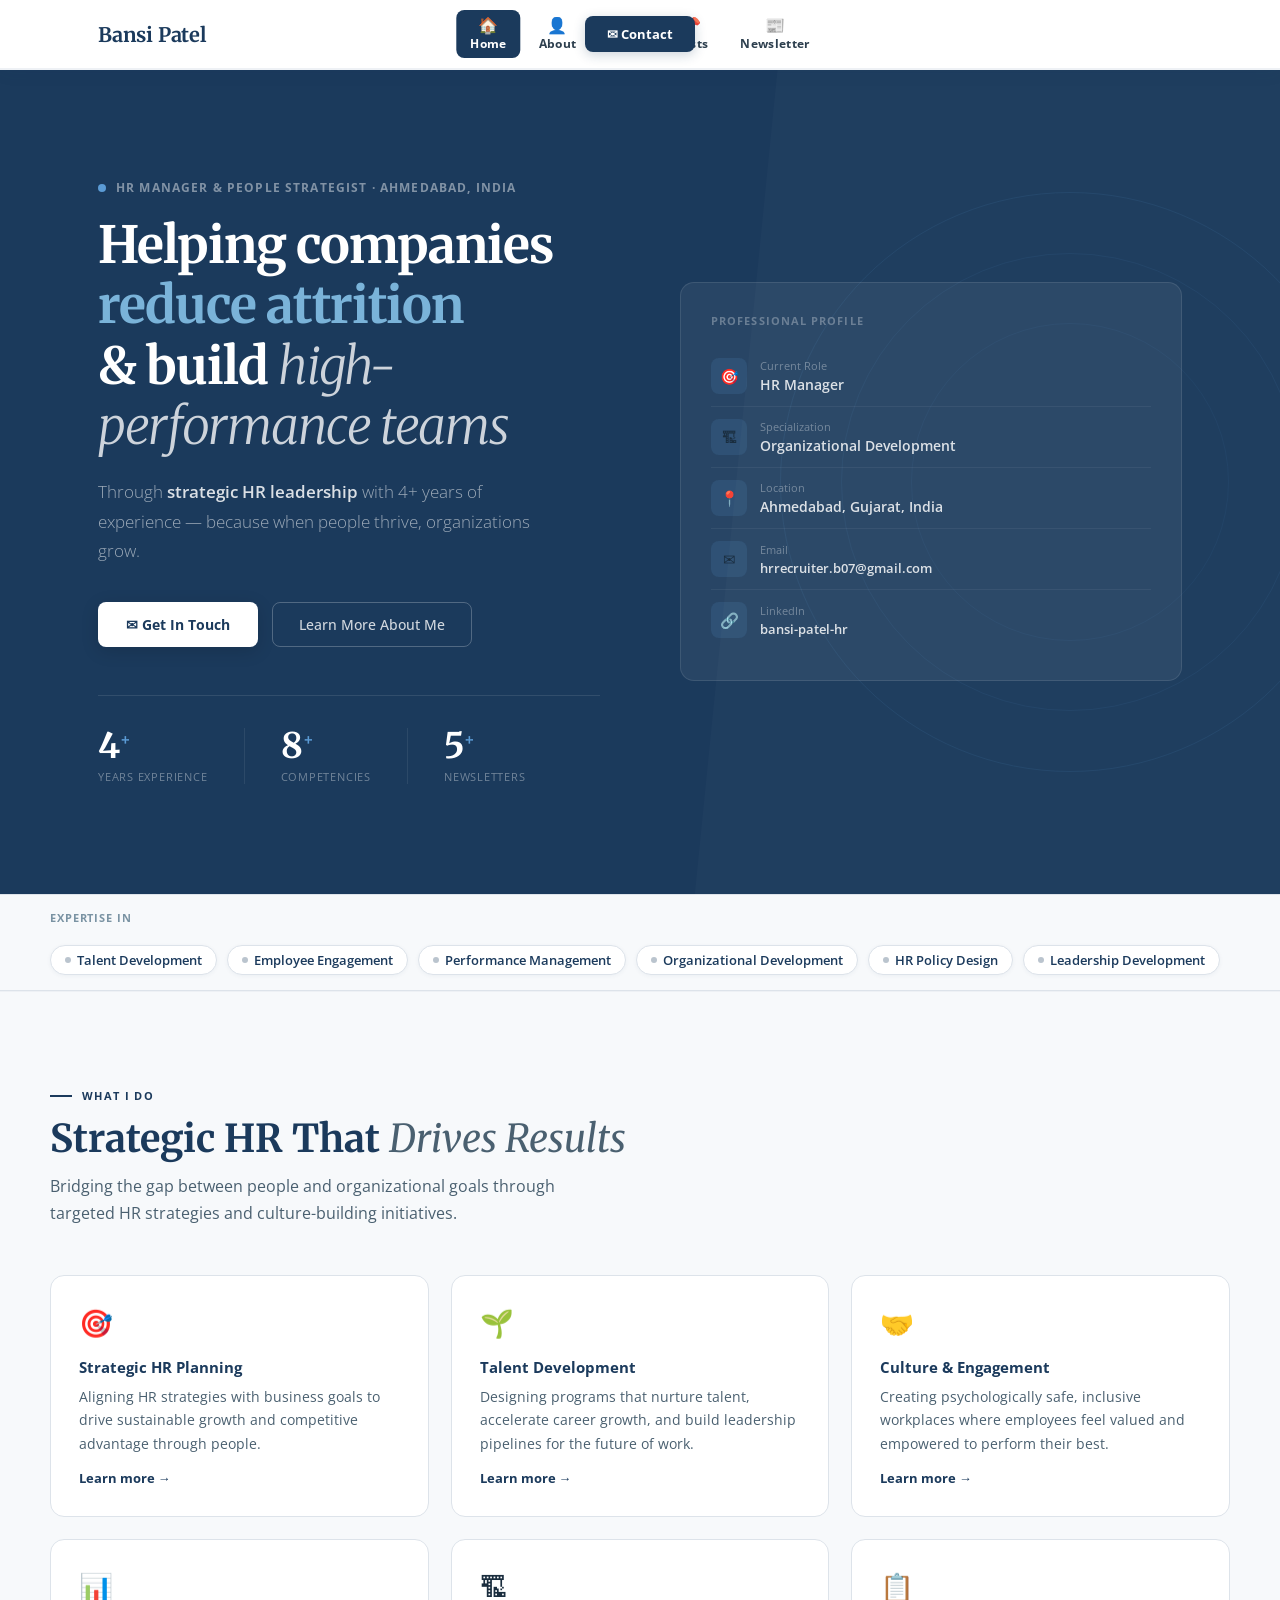
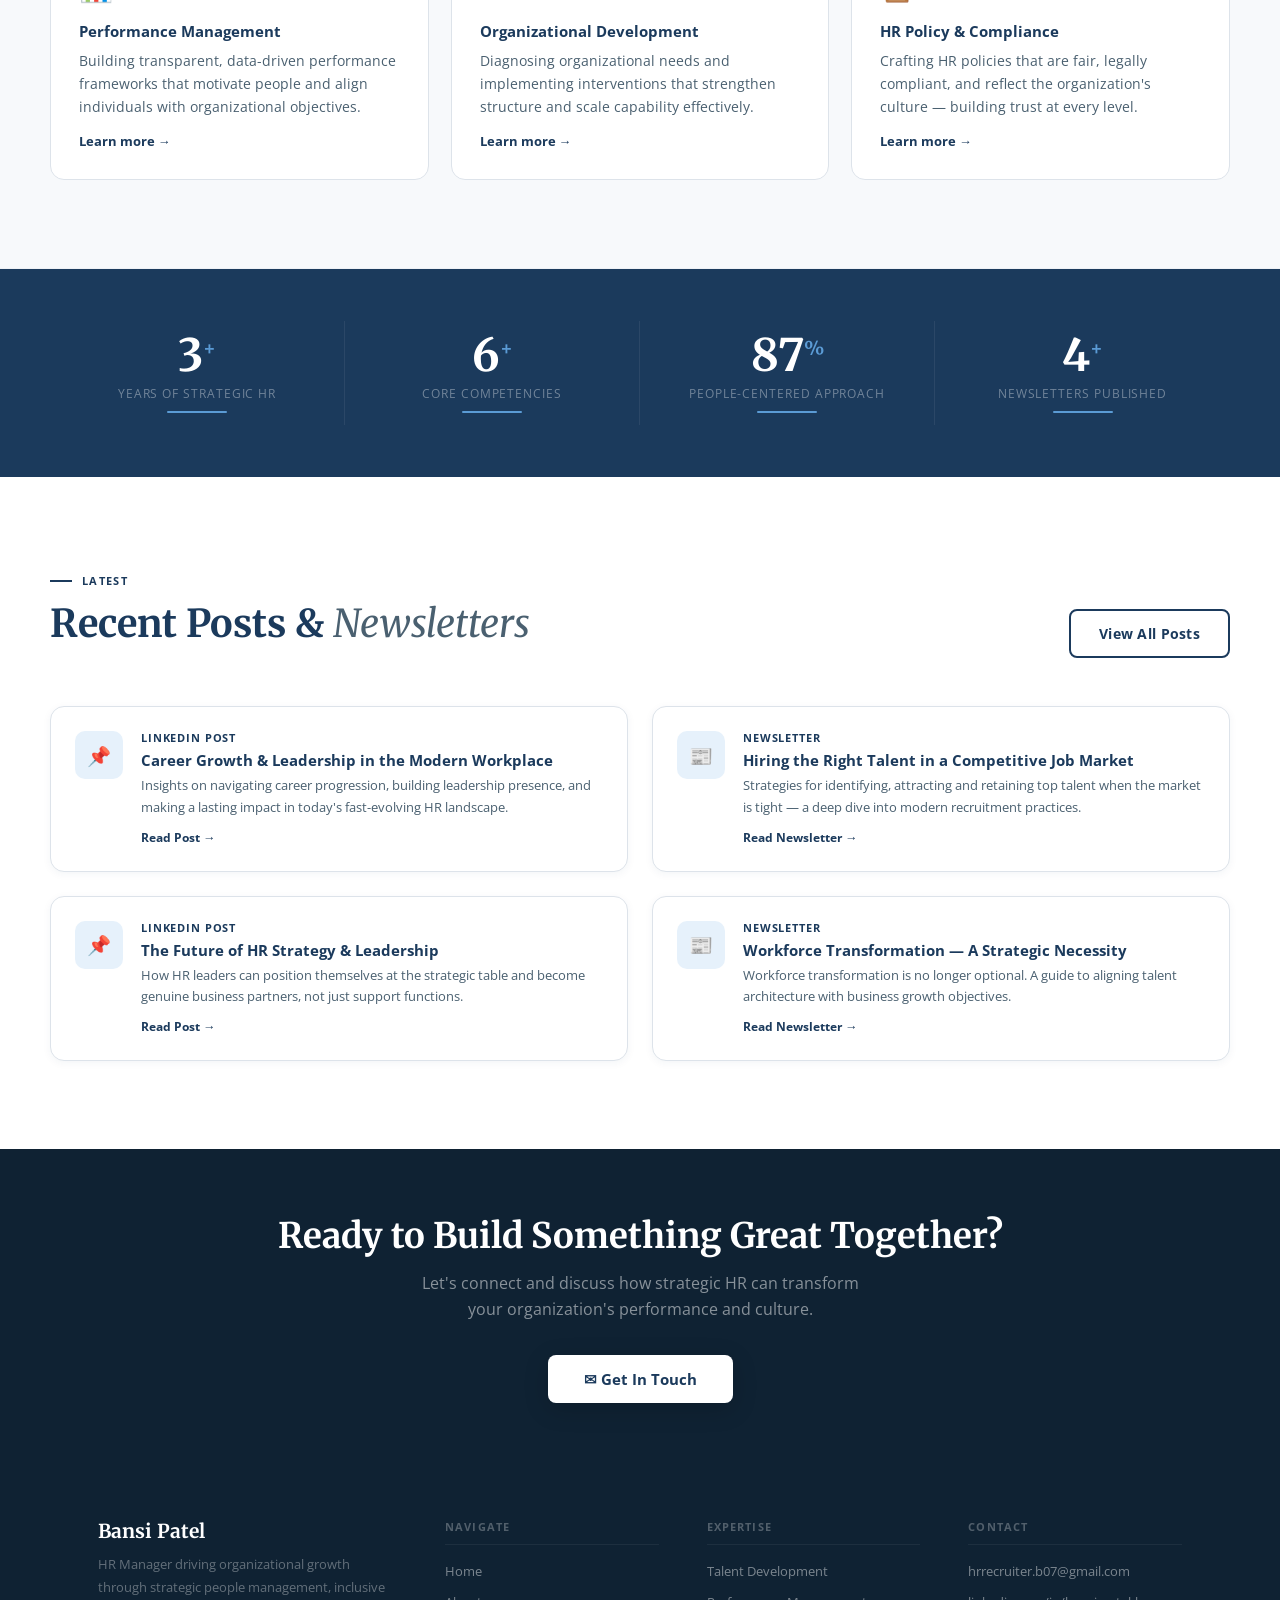
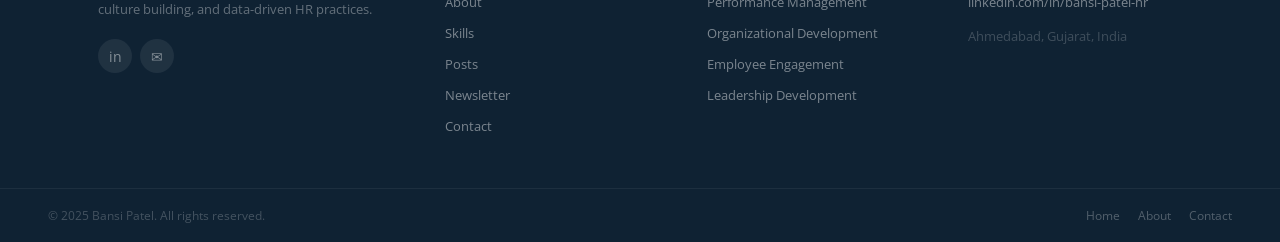
==== commit 746c8dec: "Add files via upload" ====
--- a/index.html
+++ b/index.html
@@ -8,234 +8,121 @@
 <style>
 /* ── HERO ── */
 .hero {
-  background:linear-gradient(135deg, var(--navy) 0%, #1d3f60 55%, #1a4a72 100%);
+  background:var(--navy);
+  min-height:88vh; display:flex; align-items:center;
   position:relative; overflow:hidden;
-  min-height:85vh; display:flex; align-items:center;
-}
-.hero-shapes {
-  position:absolute; inset:0; pointer-events:none; overflow:hidden;
-}
-.hero-shapes::before {
-  content:''; position:absolute;
-  right:-8%; top:-15%; width:55%; height:130%;
-  background:rgba(232,97,44,.07);
-  clip-path:polygon(20% 0%, 100% 0%, 100% 100%, 0% 100%);
-}
-.hero-shapes::after {
-  content:''; position:absolute;
-  left:40%; bottom:-60px; width:520px; height:520px;
-  border-radius:50%; border:1px solid rgba(255,255,255,.04);
-}
-.hero-circle {
-  position:absolute; right:6%; top:50%; transform:translateY(-50%);
-  width:420px; height:420px; border-radius:50%;
-  border:1px solid rgba(255,255,255,.05);
-  display:flex; align-items:center; justify-content:center;
-}
-.hero-circle::before {
-  content:''; width:320px; height:320px; border-radius:50%;
-  border:1px solid rgba(232,97,44,.12);
-  position:absolute;
-}
-.hero-circle-inner {
-  width:220px; height:220px; border-radius:50%;
-  background:rgba(232,97,44,.1);
-  display:flex; align-items:center; justify-content:center;
-  font-size:5rem;
-  position:relative; z-index:1;
-  animation:float 6s ease-in-out infinite;
-}
-@keyframes float { 0%,100%{transform:translateY(0);} 50%{transform:translateY(-12px);} }
-
+}
+.hero-bg-ring {
+  position:absolute; right:-80px; top:50%; transform:translateY(-50%);
+  width:580px; height:580px; border-radius:50%;
+  border:1px solid rgba(91,155,213,.1);
+  pointer-events:none;
+}
+.hero-bg-ring::before {
+  content:''; position:absolute; inset:60px; border-radius:50%;
+  border:1px solid rgba(91,155,213,.08);
+}
+.hero-bg-ring::after {
+  content:''; position:absolute; inset:130px; border-radius:50%;
+  border:1px solid rgba(91,155,213,.06);
+}
+.hero-bg-slash {
+  position:absolute; right:-5%; top:-25%; width:52%; height:145%;
+  background:rgba(255,255,255,.018);
+  clip-path:polygon(18% 0%,100% 0%,100% 100%,0% 100%);
+}
 .hero-inner {
-  max-width:1200px; margin:0 auto; width:100%;
-  padding:100px 48px;
-  display:grid; grid-template-columns:1fr 1fr;
-  gap:64px; align-items:center; position:relative; z-index:2;
-}
-.hero-badge {
-  display:inline-flex; align-items:center; gap:8px;
-  background:rgba(232,97,44,.2); border:1px solid rgba(232,97,44,.35);
-  color:rgba(255,255,255,.9);
-  font-size:.72rem; font-weight:700; letter-spacing:.1em; text-transform:uppercase;
-  padding:6px 14px; border-radius:100px; margin-bottom:22px;
-}
-.badge-pulse { width:7px; height:7px; border-radius:50%; background:var(--orange); animation:pulse-dot 2s infinite; }
-@keyframes pulse-dot { 0%,100%{opacity:1;transform:scale(1);} 50%{opacity:.4;transform:scale(.7);} }
-
-h1.hero-title {
+  max-width:1180px; margin:0 auto; width:100%;
+  padding:110px 48px;
+  display:grid; grid-template-columns:1fr 1fr; gap:80px; align-items:center;
+  position:relative; z-index:2;
+}
+.hero-eyebrow {
+  display:flex; align-items:center; gap:10px; margin-bottom:20px;
+  opacity:0; animation:heroFade .8s .1s ease forwards;
+}
+.eyebrow-dot { width:8px; height:8px; border-radius:50%; background:var(--steel); animation:pulse 2.2s ease-in-out infinite; }
+@keyframes pulse { 0%,100%{opacity:1;transform:scale(1);} 50%{opacity:.3;transform:scale(.75);} }
+.eyebrow-txt { font-size:.72rem; font-weight:700; letter-spacing:.1em; text-transform:uppercase; color:rgba(255,255,255,.45); }
+h1.hero-h1 {
   font-family:'Merriweather', serif;
-  font-size:clamp(2.2rem, 4.5vw, 3.5rem);
+  font-size:clamp(2.2rem,4vw,3.5rem);
   font-weight:700; line-height:1.18;
-  color:var(--white); letter-spacing:-.015em; margin-bottom:22px;
-}
-h1.hero-title .highlight { color:var(--orange); }
-h1.hero-title em { font-style:italic; font-weight:300; opacity:.8; }
-
-.hero-sub {
-  font-size:1.05rem; color:rgba(255,255,255,.62);
-  line-height:1.78; margin-bottom:38px; font-weight:300; max-width:460px;
-}
-.hero-sub strong { color:rgba(255,255,255,.88); font-weight:600; }
-.hero-btns { display:flex; gap:14px; flex-wrap:wrap; margin-bottom:48px; }
+  color:#fff; letter-spacing:-.02em; margin-bottom:20px;
+  opacity:0; animation:heroFade .9s .2s ease forwards;
+}
+h1.hero-h1 .hl { color:#7ab3d9; }
+h1.hero-h1 em { font-style:italic; font-weight:300; opacity:.78; }
+.hero-desc {
+  font-size:1.05rem; color:rgba(255,255,255,.56); line-height:1.78;
+  margin-bottom:36px; font-weight:300; max-width:460px;
+  opacity:0; animation:heroFade .9s .35s ease forwards;
+}
+.hero-desc strong { color:rgba(255,255,255,.84); font-weight:600; }
+.hero-btns {
+  display:flex; gap:14px; flex-wrap:wrap; margin-bottom:48px;
+  opacity:0; animation:heroFade .9s .5s ease forwards;
+}
+.btn-hw { background:#fff; color:var(--navy); padding:13px 28px; border-radius:var(--radius); font-size:.9rem; font-weight:700; border:none; cursor:pointer; box-shadow:0 4px 18px rgba(0,0,0,.14); transition:all .25s; display:inline-flex; align-items:center; gap:8px; text-decoration:none; }
+.btn-hw:hover { background:var(--navy-pale); transform:translateY(-2px); }
+.btn-hg { border:1.5px solid rgba(255,255,255,.24); color:rgba(255,255,255,.8); padding:12px 26px; border-radius:var(--radius); font-size:.9rem; font-weight:500; background:none; cursor:pointer; transition:all .25s; display:inline-flex; align-items:center; gap:8px; text-decoration:none; }
+.btn-hg:hover { border-color:rgba(255,255,255,.55); color:#fff; }
 .hero-stats {
-  display:flex; gap:0;
-  border-top:1px solid rgba(255,255,255,.1);
-  padding-top:32px;
+  display:flex; gap:0; padding-top:32px; border-top:1px solid rgba(255,255,255,.1);
+  opacity:0; animation:heroFade .9s .65s ease forwards;
 }
 .hstat { padding-right:36px; margin-right:36px; border-right:1px solid rgba(255,255,255,.08); }
 .hstat:last-child { border-right:none; }
-.hstat-n {
-  font-family:'Merriweather', serif;
-  font-size:2.2rem; font-weight:700; color:var(--white); line-height:1;
-}
-.hstat-n sup { font-size:1rem; color:var(--orange); }
-.hstat-l { font-size:.72rem; color:rgba(255,255,255,.45); text-transform:uppercase; letter-spacing:.07em; margin-top:5px; }
-
-/* right side info card */
-.hero-info-card {
-  background:rgba(255,255,255,.07);
-  border:1px solid rgba(255,255,255,.12);
-  border-radius:var(--radius-lg);
-  padding:32px; backdrop-filter:blur(12px);
-}
-.hic-title { font-size:.7rem; font-weight:700; letter-spacing:.1em; text-transform:uppercase; color:rgba(255,255,255,.4); margin-bottom:20px; }
-.hic-row {
-  display:flex; align-items:flex-start; gap:14px;
-  padding:14px 0; border-bottom:1px solid rgba(255,255,255,.06);
-}
-.hic-row:last-child { border-bottom:none; }
-.hic-icon {
-  width:38px; height:38px; border-radius:var(--radius); flex-shrink:0;
-  background:rgba(232,97,44,.15);
-  display:flex; align-items:center; justify-content:center; font-size:.95rem;
-}
-.hic-lbl { font-size:.72rem; color:rgba(255,255,255,.4); margin-bottom:3px; letter-spacing:.04em; }
-.hic-val { font-size:.9rem; font-weight:600; color:rgba(255,255,255,.88); }
-
-/* ── TRUST PILLS ── */
-.trust-bar {
-  background:var(--gray-50);
-  border-top:1px solid var(--gray-200);
-  border-bottom:1px solid var(--gray-200);
-  padding:18px 48px;
-}
-.trust-inner {
-  max-width:1200px; margin:0 auto;
-  display:flex; align-items:center; gap:24px; flex-wrap:wrap;
-}
-.trust-lbl { font-size:.72rem; font-weight:700; letter-spacing:.08em; text-transform:uppercase; color:var(--text-lt); white-space:nowrap; }
-.trust-pills { display:flex; gap:10px; flex-wrap:wrap; }
-.tpill {
-  display:flex; align-items:center; gap:7px;
-  background:var(--white); border:1px solid var(--gray-200);
-  padding:6px 15px; border-radius:100px;
-  font-size:.8rem; font-weight:600; color:var(--navy);
-  box-shadow:var(--shadow-sm);
-}
-.tpill-dot { width:6px; height:6px; border-radius:50%; background:var(--orange); }
-
-/* ── WHAT I DO ── */
-.what-grid {
-  display:grid; grid-template-columns:repeat(3, 1fr);
-  gap:24px; margin-top:48px;
-}
-.what-card {
-  background:var(--white);
-  border:1px solid var(--gray-200);
-  border-radius:var(--radius-lg);
-  padding:32px;
-  box-shadow:var(--shadow-sm);
-  transition:all .3s; position:relative; overflow:hidden;
-}
-.what-card::after {
-  content:''; position:absolute; bottom:0; left:0; right:0; height:3px;
-  background:linear-gradient(90deg, var(--orange), var(--navy));
-  transform:scaleX(0); transform-origin:left; transition:transform .35s;
-}
-.what-card:hover { transform:translateY(-5px); box-shadow:var(--shadow-lg); }
-.what-card:hover::after { transform:scaleX(1); }
-.what-icon {
-  width:54px; height:54px; border-radius:12px;
-  background:var(--navy-pale);
-  display:flex; align-items:center; justify-content:center;
-  font-size:1.5rem; margin-bottom:20px;
-}
-.what-title { font-size:1rem; font-weight:700; color:var(--navy); margin-bottom:10px; }
-.what-desc { font-size:.88rem; color:var(--text-md); line-height:1.7; }
-
-/* ── METRICS ── */
-.metrics-band { background:var(--navy); padding:52px 48px; }
-.metrics-inner {
-  max-width:1200px; margin:0 auto;
-  display:grid; grid-template-columns:repeat(4,1fr); gap:0;
-}
-.metric-col {
-  text-align:center; padding:16px 24px;
-  border-right:1px solid rgba(255,255,255,.07);
-}
-.metric-col:last-child { border-right:none; }
-.metric-num {
-  font-family:'Merriweather', serif;
-  font-size:2.6rem; font-weight:700; color:var(--white); line-height:1;
-}
-.metric-num sup { font-size:1.1rem; color:var(--orange); }
-.metric-lbl { font-size:.72rem; color:rgba(255,255,255,.4); text-transform:uppercase; letter-spacing:.08em; margin-top:8px; }
-.metric-bar { width:40px; height:2px; background:var(--orange); margin:12px auto 0; border-radius:1px; }
-
-/* ── LATEST ── */
-.latest-grid { display:grid; grid-template-columns:1fr 1fr; gap:32px; margin-top:48px; }
-.latest-card {
-  background:var(--white); border:1px solid var(--gray-200);
-  border-radius:var(--radius-lg); padding:28px;
-  box-shadow:var(--shadow-sm); transition:all .3s;
-  display:flex; gap:20px; align-items:flex-start;
-}
-.latest-card:hover { transform:translateY(-3px); box-shadow:var(--shadow-md); }
-.latest-icon {
-  width:48px; height:48px; flex-shrink:0; border-radius:10px;
-  background:var(--orange-pale); display:flex; align-items:center; justify-content:center;
-  font-size:1.3rem;
-}
-.latest-tag { font-size:.68rem; font-weight:700; letter-spacing:.08em; text-transform:uppercase; color:var(--orange); margin-bottom:6px; }
-.latest-title { font-size:.95rem; font-weight:700; color:var(--navy); margin-bottom:6px; }
-.latest-desc { font-size:.83rem; color:var(--text-md); line-height:1.6; }
-.latest-link { font-size:.8rem; font-weight:700; color:var(--navy); display:inline-flex; align-items:center; gap:4px; margin-top:10px; transition:gap .2s, color .2s; }
-.latest-link:hover { color:var(--orange); gap:8px; }
-
-/* ── CTA STRIP ── */
-.cta-strip {
-  background:linear-gradient(135deg, var(--orange) 0%, #d14e1e 100%);
-  padding:60px 48px; text-align:center;
-}
-.cta-strip h2 {
-  font-family:'Merriweather', serif;
-  font-size:clamp(1.6rem, 3vw, 2.2rem);
-  font-weight:700; color:var(--white); margin-bottom:14px;
-}
-.cta-strip p { font-size:1rem; color:rgba(255,255,255,.78); margin-bottom:32px; max-width:480px; margin-left:auto; margin-right:auto; }
-.btn-white-solid {
-  background:var(--white); color:var(--orange);
-  padding:14px 34px; border-radius:var(--radius);
-  font-size:.9rem; font-weight:700;
-  display:inline-flex; align-items:center; gap:8px;
-  box-shadow:0 6px 20px rgba(0,0,0,.2); transition:all .25s;
-}
-.btn-white-solid:hover { transform:translateY(-2px); box-shadow:0 10px 28px rgba(0,0,0,.3); }
-
-@media(max-width:860px){
+.hstat-n { font-family:'Merriweather',serif; font-size:2.2rem; font-weight:700; color:#fff; line-height:1; }
+.hstat-n sup { font-size:1rem; color:var(--steel); }
+.hstat-l { font-size:.7rem; color:rgba(255,255,255,.38); text-transform:uppercase; letter-spacing:.07em; margin-top:5px; }
+/* right card */
+.hero-card {
+  background:rgba(255,255,255,.06);
+  border:1px solid rgba(255,255,255,.1);
+  border-radius:var(--radius-lg); padding:30px;
+  opacity:0; animation:heroSlide .9s .3s ease forwards;
+}
+@keyframes heroSlide { from{opacity:0;transform:translateX(40px);} to{opacity:1;transform:none;} }
+@keyframes heroFade { from{opacity:0;transform:translateY(20px);} to{opacity:1;transform:none;} }
+.hc-title { font-size:.68rem; font-weight:700; letter-spacing:.1em; text-transform:uppercase; color:rgba(255,255,255,.3); margin-bottom:18px; }
+.hc-row { display:flex; align-items:center; gap:13px; padding:12px 0; border-bottom:1px solid rgba(255,255,255,.06); }
+.hc-row:last-child { border-bottom:none; }
+.hc-ico { width:36px; height:36px; border-radius:8px; background:rgba(91,155,213,.14); display:flex; align-items:center; justify-content:center; font-size:.95rem; flex-shrink:0; }
+.hc-lbl { font-size:.68rem; color:rgba(255,255,255,.35); margin-bottom:2px; }
+.hc-val { font-size:.88rem; font-weight:600; color:rgba(255,255,255,.84); }
+
+/* services */
+.services-grid { display:grid; grid-template-columns:repeat(3,1fr); gap:22px; margin-top:48px; }
+.svc { background:#fff; border:1px solid var(--g200); border-radius:var(--radius-lg); padding:28px; position:relative; overflow:hidden; transition:transform .3s, box-shadow .3s; }
+.svc::after { content:''; position:absolute; bottom:0; left:0; right:0; height:3px; background:var(--navy); transform:scaleX(0); transform-origin:left; transition:transform .4s; }
+.svc:hover { transform:translateY(-6px); box-shadow:0 20px 48px rgba(27,58,92,.13); }
+.svc:hover::after { transform:scaleX(1); }
+.svc-ico { font-size:1.7rem; margin-bottom:16px; }
+.svc-title { font-size:.95rem; font-weight:700; color:var(--navy); margin-bottom:8px; }
+.svc-desc { font-size:.85rem; color:var(--text-md); line-height:1.7; }
+.svc-link { font-size:.8rem; font-weight:700; color:var(--navy); margin-top:14px; display:inline-flex; align-items:center; gap:4px; text-decoration:none; transition:gap .2s; }
+.svc-link:hover { gap:8px; }
+
+/* latest */
+.latest-grid { display:grid; grid-template-columns:1fr 1fr; gap:24px; margin-top:48px; }
+.lcard { background:#fff; border:1px solid var(--g200); border-radius:var(--radius-lg); padding:24px; display:flex; gap:18px; align-items:flex-start; box-shadow:0 2px 8px rgba(27,58,92,.05); transition:all .3s; }
+.lcard:hover { transform:translateY(-4px); box-shadow:0 14px 36px rgba(27,58,92,.12); }
+.lcard-ico { width:48px; height:48px; border-radius:10px; background:var(--navy-pale); display:flex; align-items:center; justify-content:center; font-size:1.2rem; flex-shrink:0; }
+.lcard-tag { font-size:.67rem; font-weight:700; letter-spacing:.08em; text-transform:uppercase; color:var(--navy); margin-bottom:5px; }
+.lcard-title { font-size:.93rem; font-weight:700; color:var(--navy); margin-bottom:5px; }
+.lcard-desc { font-size:.82rem; color:var(--text-md); line-height:1.65; }
+.lcard-link { font-size:.78rem; font-weight:700; color:var(--navy); display:inline-flex; align-items:center; gap:4px; margin-top:10px; text-decoration:none; transition:gap .2s; }
+.lcard-link:hover { gap:8px; }
+
+@media(max-width:960px){
   .hero-inner { grid-template-columns:1fr; padding:80px 20px; }
-  .hero-info-card { display:none; }
-  .hero-circle { display:none; }
-  .what-grid { grid-template-columns:1fr; }
-  .metrics-inner { grid-template-columns:repeat(2,1fr); }
+  .hero-card { display:none; }
+  .hero-stats { flex-direction:column; gap:14px; }
+  .hstat { border-right:none; border-bottom:1px solid rgba(255,255,255,.08); padding-bottom:14px; padding-right:0; margin-right:0; }
+  .hstat:last-child { border-bottom:none; }
+  .services-grid { grid-template-columns:1fr; }
   .latest-grid { grid-template-columns:1fr; }
-  .trust-bar { padding:14px 20px; }
-  .metrics-band { padding:40px 20px; }
-  .cta-strip { padding:48px 20px; }
-  .hero-stats { flex-direction:column; gap:16px; }
-  .hstat { border-right:none; border-bottom:1px solid rgba(255,255,255,.08); padding-bottom:16px; padding-right:0; margin-right:0; }
-  .hstat:last-child { border-bottom:none; }
 }
 </style>
 </head>
@@ -243,22 +130,17 @@
 <main>
 
 <!-- HERO -->
-<div class="hero" id="hero">
-  <div class="hero-shapes"></div>
+<div class="hero">
+  <div class="hero-bg-ring"></div>
+  <div class="hero-bg-slash"></div>
   <div class="hero-inner">
     <div>
-      <div class="hero-badge"><span class="badge-pulse"></span>HR Manager &amp; People Strategist</div>
-      <h1 class="hero-title">
-        Helping companies<br>
-        <span class="highlight">reduce attrition</span><br>
-        &amp; build <em>high-performance teams</em>
-      </h1>
-      <p class="hero-sub">
-        Through <strong>strategic HR leadership</strong> with 4+ years of experience — because when people thrive, organizations grow.
-      </p>
+      <div class="hero-eyebrow"><span class="eyebrow-dot"></span><span class="eyebrow-txt">HR Manager &amp; People Strategist · Ahmedabad, India</span></div>
+      <h1 class="hero-h1">Helping companies<br><span class="hl">reduce attrition</span><br>&amp; build <em>high-performance teams</em></h1>
+      <p class="hero-desc">Through <strong>strategic HR leadership</strong> with 4+ years of experience — because when people thrive, organizations grow.</p>
       <div class="hero-btns">
-        <a href="contact.html" class="btn-primary">✉ Get In Touch</a>
-        <a href="about.html" class="btn-outline">Learn More About Me</a>
+        <a href="contact.html" class="btn-hw">✉ Get In Touch</a>
+        <a href="about.html" class="btn-hg">Learn More About Me</a>
       </div>
       <div class="hero-stats">
         <div class="hstat"><div class="hstat-n">4<sup>+</sup></div><div class="hstat-l">Years Experience</div></div>
@@ -266,13 +148,13 @@
         <div class="hstat"><div class="hstat-n">5<sup>+</sup></div><div class="hstat-l">Newsletters</div></div>
       </div>
     </div>
-    <div class="hero-info-card sr-r">
-      <div class="hic-title">Professional Profile</div>
-      <div class="hic-row"><div class="hic-icon">🎯</div><div><div class="hic-lbl">Current Role</div><div class="hic-val">HR Manager</div></div></div>
-      <div class="hic-row"><div class="hic-icon">🏗</div><div><div class="hic-lbl">Specialization</div><div class="hic-val">Organizational Development</div></div></div>
-      <div class="hic-row"><div class="hic-icon">📍</div><div><div class="hic-lbl">Location</div><div class="hic-val">Ahmedabad, Gujarat, India</div></div></div>
-      <div class="hic-row"><div class="hic-icon">✉</div><div><div class="hic-lbl">Email</div><div class="hic-val">hrrecruiter.b07@gmail.com</div></div></div>
-      <div class="hic-row"><div class="hic-icon">🔗</div><div><div class="hic-lbl">LinkedIn</div><div class="hic-val">bansi-patel-hr</div></div></div>
+    <div class="hero-card">
+      <div class="hc-title">Professional Profile</div>
+      <div class="hc-row"><div class="hc-ico">🎯</div><div><div class="hc-lbl">Current Role</div><div class="hc-val">HR Manager</div></div></div>
+      <div class="hc-row"><div class="hc-ico">🏗</div><div><div class="hc-lbl">Specialization</div><div class="hc-val">Organizational Development</div></div></div>
+      <div class="hc-row"><div class="hc-ico">📍</div><div><div class="hc-lbl">Location</div><div class="hc-val">Ahmedabad, Gujarat, India</div></div></div>
+      <div class="hc-row"><div class="hc-ico">✉</div><div><div class="hc-lbl">Email</div><div class="hc-val" style="font-size:.8rem">hrrecruiter.b07@gmail.com</div></div></div>
+      <div class="hc-row"><div class="hc-ico">🔗</div><div><div class="hc-lbl">LinkedIn</div><div class="hc-val" style="font-size:.8rem">bansi-patel-hr</div></div></div>
     </div>
   </div>
 </div>
@@ -280,132 +162,64 @@
 <!-- TRUST BAR -->
 <div class="trust-bar">
   <div class="trust-inner">
-    <span class="trust-lbl">Expertise in</span>
+    <span class="trust-label">Expertise in</span>
     <div class="trust-pills">
       <span class="tpill"><span class="tpill-dot"></span>Talent Development</span>
       <span class="tpill"><span class="tpill-dot"></span>Employee Engagement</span>
       <span class="tpill"><span class="tpill-dot"></span>Performance Management</span>
       <span class="tpill"><span class="tpill-dot"></span>Organizational Development</span>
       <span class="tpill"><span class="tpill-dot"></span>HR Policy Design</span>
-    </div>
-  </div>
-</div>
-
-<!-- WHAT I DO -->
-<section class="section" style="background:var(--gray-50)">
+      <span class="tpill"><span class="tpill-dot"></span>Leadership Development</span>
+    </div>
+  </div>
+</div>
+
+<!-- SERVICES -->
+<section class="section section-alt">
   <div class="container">
-    <div class="sr">
-      <div class="sec-label">What I Do</div>
-      <h2 class="sec-h2">Strategic HR That <em>Drives Results</em></h2>
-      <p class="sec-desc">Bridging the gap between people and organizational goals through targeted HR strategies and culture initiatives.</p>
-    </div>
-    <div class="what-grid">
-      <div class="what-card sr d1">
-        <div class="what-icon">🎯</div>
-        <div class="what-title">Strategic HR Planning</div>
-        <p class="what-desc">Aligning HR strategies with business goals to drive sustainable growth, reduce attrition, and build competitive advantage through people.</p>
-        <a href="skills.html" class="latest-link">Learn more →</a>
-      </div>
-      <div class="what-card sr d2">
-        <div class="what-icon">🌱</div>
-        <div class="what-title">Talent Development</div>
-        <p class="what-desc">Designing and implementing programs that nurture talent, accelerate career growth, and build leadership pipelines for the future of work.</p>
-        <a href="skills.html" class="latest-link">Learn more →</a>
-      </div>
-      <div class="what-card sr d3">
-        <div class="what-icon">🤝</div>
-        <div class="what-title">Culture &amp; Engagement</div>
-        <p class="what-desc">Creating psychologically safe, inclusive workplaces where employees feel valued, engaged, and empowered to perform at their best.</p>
-        <a href="skills.html" class="latest-link">Learn more →</a>
-      </div>
-      <div class="what-card sr d1">
-        <div class="what-icon">📊</div>
-        <div class="what-title">Performance Management</div>
-        <p class="what-desc">Building transparent, data-driven performance frameworks that motivate people, reward contribution, and align individuals with organizational objectives.</p>
-        <a href="skills.html" class="latest-link">Learn more →</a>
-      </div>
-      <div class="what-card sr d2">
-        <div class="what-icon">🏗</div>
-        <div class="what-title">Organizational Development</div>
-        <p class="what-desc">Diagnosing organizational needs and implementing interventions that strengthen structure, streamline processes, and scale capability effectively.</p>
-        <a href="skills.html" class="latest-link">Learn more →</a>
-      </div>
-      <div class="what-card sr d3">
-        <div class="what-icon">📋</div>
-        <div class="what-title">HR Policy &amp; Compliance</div>
-        <p class="what-desc">Crafting HR policies that are fair, legally compliant, and reflect the organization's culture and values — building trust across all levels.</p>
-        <a href="skills.html" class="latest-link">Learn more →</a>
-      </div>
+    <div data-reveal="up"><div class="sec-label">What I Do</div><h2 class="sec-h2">Strategic HR That <em>Drives Results</em></h2><p class="sec-desc">Bridging the gap between people and organizational goals through targeted HR strategies and culture-building initiatives.</p></div>
+    <div class="services-grid">
+      <div class="svc" data-reveal="up" data-delay="1"><div class="svc-ico">🎯</div><div class="svc-title">Strategic HR Planning</div><p class="svc-desc">Aligning HR strategies with business goals to drive sustainable growth and competitive advantage through people.</p><a href="skills.html" class="svc-link">Learn more →</a></div>
+      <div class="svc" data-reveal="up" data-delay="2"><div class="svc-ico">🌱</div><div class="svc-title">Talent Development</div><p class="svc-desc">Designing programs that nurture talent, accelerate career growth, and build leadership pipelines for the future of work.</p><a href="skills.html" class="svc-link">Learn more →</a></div>
+      <div class="svc" data-reveal="up" data-delay="3"><div class="svc-ico">🤝</div><div class="svc-title">Culture &amp; Engagement</div><p class="svc-desc">Creating psychologically safe, inclusive workplaces where employees feel valued and empowered to perform their best.</p><a href="skills.html" class="svc-link">Learn more →</a></div>
+      <div class="svc" data-reveal="up" data-delay="1"><div class="svc-ico">📊</div><div class="svc-title">Performance Management</div><p class="svc-desc">Building transparent, data-driven performance frameworks that motivate people and align individuals with organizational objectives.</p><a href="skills.html" class="svc-link">Learn more →</a></div>
+      <div class="svc" data-reveal="up" data-delay="2"><div class="svc-ico">🏗</div><div class="svc-title">Organizational Development</div><p class="svc-desc">Diagnosing organizational needs and implementing interventions that strengthen structure and scale capability effectively.</p><a href="skills.html" class="svc-link">Learn more →</a></div>
+      <div class="svc" data-reveal="up" data-delay="3"><div class="svc-ico">📋</div><div class="svc-title">HR Policy &amp; Compliance</div><p class="svc-desc">Crafting HR policies that are fair, legally compliant, and reflect the organization's culture — building trust at every level.</p><a href="skills.html" class="svc-link">Learn more →</a></div>
     </div>
   </div>
 </section>
 
 <!-- METRICS -->
 <div class="metrics-band">
-  <div class="metrics-inner">
-    <div class="metric-col sr d1"><div class="metric-num">4<sup>+</sup></div><div class="metric-lbl">Years of Strategic HR</div><div class="metric-bar"></div></div>
-    <div class="metric-col sr d2"><div class="metric-num">8<sup>+</sup></div><div class="metric-lbl">Core Competencies</div><div class="metric-bar"></div></div>
-    <div class="metric-col sr d3"><div class="metric-num">100<sup>%</sup></div><div class="metric-lbl">People-Centered Approach</div><div class="metric-bar"></div></div>
-    <div class="metric-col sr d4"><div class="metric-num">5<sup>+</sup></div><div class="metric-lbl">Newsletters Published</div><div class="metric-bar"></div></div>
-  </div>
-</div>
-
-<!-- LATEST UPDATES -->
+  <div class="metrics-grid">
+    <div class="metric-item" data-reveal="scale" data-delay="1"><div class="metric-num">4<sup>+</sup></div><div class="metric-label">Years of Strategic HR</div><div class="metric-bar"></div></div>
+    <div class="metric-item" data-reveal="scale" data-delay="2"><div class="metric-num">8<sup>+</sup></div><div class="metric-label">Core Competencies</div><div class="metric-bar"></div></div>
+    <div class="metric-item" data-reveal="scale" data-delay="3"><div class="metric-num">100<sup>%</sup></div><div class="metric-label">People-Centered Approach</div><div class="metric-bar"></div></div>
+    <div class="metric-item" data-reveal="scale" data-delay="4"><div class="metric-num">5<sup>+</sup></div><div class="metric-label">Newsletters Published</div><div class="metric-bar"></div></div>
+  </div>
+</div>
+
+<!-- LATEST -->
 <section class="section">
   <div class="container">
-    <div style="display:flex;justify-content:space-between;align-items:flex-end;margin-bottom:0;">
-      <div class="sr">
-        <div class="sec-label">Latest</div>
-        <h2 class="sec-h2">Recent Posts &amp; <em>Newsletters</em></h2>
-      </div>
-      <a href="posts.html" class="btn-outline sr d2" style="align-self:flex-end">View All Posts</a>
+    <div style="display:flex;justify-content:space-between;align-items:flex-end;flex-wrap:wrap;gap:16px;margin-bottom:0">
+      <div data-reveal="left"><div class="sec-label">Latest</div><h2 class="sec-h2">Recent Posts &amp; <em>Newsletters</em></h2></div>
+      <a href="posts.html" class="btn btn-outline" data-reveal="right" style="align-self:flex-end">View All Posts</a>
     </div>
     <div class="latest-grid">
-      <div class="latest-card sr d1">
-        <div class="latest-icon">📌</div>
-        <div>
-          <div class="latest-tag">LinkedIn Post</div>
-          <div class="latest-title">Career Growth &amp; Leadership in the Modern Workplace</div>
-          <p class="latest-desc">Insights on navigating career progression, building leadership presence, and making a lasting impact in today's fast-evolving HR landscape.</p>
-          <a href="posts.html" class="latest-link">Read on LinkedIn →</a>
-        </div>
-      </div>
-      <div class="latest-card sr d2">
-        <div class="latest-icon">📰</div>
-        <div>
-          <div class="latest-tag">Newsletter</div>
-          <div class="latest-title">Hiring the Right Talent in a Competitive Job Market</div>
-          <p class="latest-desc">Strategies for identifying, attracting and retaining top talent when the market is tight — a deep dive into modern recruitment practices.</p>
-          <a href="newsletter.html" class="latest-link">Read Newsletter →</a>
-        </div>
-      </div>
-      <div class="latest-card sr d3">
-        <div class="latest-icon">📌</div>
-        <div>
-          <div class="latest-tag">LinkedIn Post</div>
-          <div class="latest-title">The Future of HR Strategy &amp; Leadership</div>
-          <p class="latest-desc">How HR leaders can position themselves at the strategic table and become genuine business partners, not just support functions.</p>
-          <a href="posts.html" class="latest-link">Read on LinkedIn →</a>
-        </div>
-      </div>
-      <div class="latest-card sr d4">
-        <div class="latest-icon">📰</div>
-        <div>
-          <div class="latest-tag">Newsletter</div>
-          <div class="latest-title">Workforce Transformation — A Strategic Necessity</div>
-          <p class="latest-desc">Workforce transformation is no longer optional. A comprehensive guide to aligning talent architecture with business growth objectives.</p>
-          <a href="newsletter.html" class="latest-link">Read Newsletter →</a>
-        </div>
-      </div>
+      <div class="lcard" data-reveal="up" data-delay="1"><div class="lcard-ico">📌</div><div><div class="lcard-tag">LinkedIn Post</div><div class="lcard-title">Career Growth &amp; Leadership in the Modern Workplace</div><p class="lcard-desc">Insights on navigating career progression, building leadership presence, and making a lasting impact in today's fast-evolving HR landscape.</p><a href="posts.html" class="lcard-link">Read Post →</a></div></div>
+      <div class="lcard" data-reveal="up" data-delay="2"><div class="lcard-ico">📰</div><div><div class="lcard-tag">Newsletter</div><div class="lcard-title">Hiring the Right Talent in a Competitive Job Market</div><p class="lcard-desc">Strategies for identifying, attracting and retaining top talent when the market is tight — a deep dive into modern recruitment practices.</p><a href="newsletter.html" class="lcard-link">Read Newsletter →</a></div></div>
+      <div class="lcard" data-reveal="up" data-delay="3"><div class="lcard-ico">📌</div><div><div class="lcard-tag">LinkedIn Post</div><div class="lcard-title">The Future of HR Strategy &amp; Leadership</div><p class="lcard-desc">How HR leaders can position themselves at the strategic table and become genuine business partners, not just support functions.</p><a href="posts.html" class="lcard-link">Read Post →</a></div></div>
+      <div class="lcard" data-reveal="up" data-delay="4"><div class="lcard-ico">📰</div><div><div class="lcard-tag">Newsletter</div><div class="lcard-title">Workforce Transformation — A Strategic Necessity</div><p class="lcard-desc">Workforce transformation is no longer optional. A guide to aligning talent architecture with business growth objectives.</p><a href="newsletter.html" class="lcard-link">Read Newsletter →</a></div></div>
     </div>
   </div>
 </section>
 
-<!-- CTA STRIP -->
+<!-- CTA -->
 <div class="cta-strip">
-  <h2>Ready to Build Something Great Together?</h2>
-  <p>Let's connect and discuss how strategic HR can transform your organization's performance and culture.</p>
-  <a href="contact.html" class="btn-white-solid">✉ Get In Touch</a>
+  <h2 data-reveal="up">Ready to Build Something Great Together?</h2>
+  <p data-reveal="up" data-delay="1">Let's connect and discuss how strategic HR can transform your organization's performance and culture.</p>
+  <a href="contact.html" class="btn-white" data-reveal="up" data-delay="2">✉ Get In Touch</a>
 </div>
 
 </main>
--- a/style.css
+++ b/style.css
@@ -1,40 +1,30 @@
-/* =============================================
-   BANSI PATEL — CareerMosaic-inspired palette
-   Navy #1b3a5c · Orange #e8612c · White #fff
-============================================= */
 @import url('https://fonts.googleapis.com/css2?family=Merriweather:ital,wght@0,300;0,400;0,700;1,300;1,400&family=Open+Sans:wght@300;400;500;600;700&display=swap');
 
 :root {
-  --navy:       #1b3a5c;
-  --navy-mid:   #22496e;
-  --navy-lt:    #2d5f8a;
-  --navy-pale:  #e8f0f7;
-  --orange:     #e8612c;
-  --orange-lt:  #f07840;
-  --orange-pale:#fdf0ea;
-  --white:      #ffffff;
-  --gray-50:    #f7f9fb;
-  --gray-100:   #eef1f5;
-  --gray-200:   #dde3ea;
-  --gray-400:   #9aabb8;
-  --gray-600:   #5a6f7e;
-  --gray-800:   #2d3f4e;
-  --text:       #1a2d3e;
-  --text-md:    #4a6070;
-  --text-lt:    #7a93a3;
-  --border:     rgba(27,58,92,.1);
-  --shadow-sm:  0 2px 8px rgba(27,58,92,.07);
-  --shadow-md:  0 6px 24px rgba(27,58,92,.11);
-  --shadow-lg:  0 16px 48px rgba(27,58,92,.16);
-  --radius:     6px;
-  --radius-lg:  12px;
+  --navy:     #1b3a5c;
+  --navy-mid: #22496e;
+  --navy-dk:  #0f2233;
+  --navy-pale:#e6f1fb;
+  --steel:    #5b9bd5;
+  --white:    #ffffff;
+  --g50:      #f7f9fb;
+  --g100:     #eef1f5;
+  --g200:     #dde3ea;
+  --g400:     #9aabb8;
+  --g600:     #5a6f7e;
+  --g800:     #2d3f4e;
+  --text:     #1a2d3e;
+  --text-md:  #4a6070;
+  --text-lt:  #7a93a3;
+  --radius:   8px;
+  --radius-lg:14px;
 }
 
 *, *::before, *::after { margin:0; padding:0; box-sizing:border-box; }
 html { scroll-behavior:smooth; }
 body {
   font-family:'Open Sans', sans-serif;
-  background:var(--white);
+  background:#fff;
   color:var(--text);
   overflow-x:hidden;
   -webkit-font-smoothing:antialiased;
@@ -45,283 +35,178 @@
 a { text-decoration:none; color:inherit; }
 img { max-width:100%; }
 ::-webkit-scrollbar { width:4px; }
-::-webkit-scrollbar-track { background:var(--gray-100); }
+::-webkit-scrollbar-track { background:var(--g100); }
 ::-webkit-scrollbar-thumb { background:var(--navy); border-radius:2px; }
 
-/* ── TOP UTILITY BAR ── */
-.topbar {
-  background:var(--navy);
-  color:rgba(255,255,255,.7);
-  font-size:.75rem;
-  letter-spacing:.03em;
-  padding:9px 48px;
-  display:flex; justify-content:space-between; align-items:center;
-}
-.topbar a { color:rgba(255,255,255,.65); transition:color .2s; }
-.topbar a:hover { color:#fff; }
-.topbar-right { display:flex; gap:20px; align-items:center; }
-.topbar-right span { color:rgba(255,255,255,.3); }
-
-/* ── MAIN NAV ── */
+/* ══ NAVBAR ══ */
 .navbar {
-  background:var(--white);
-  border-bottom:2px solid var(--gray-100);
-  box-shadow:var(--shadow-sm);
   position:sticky; top:0; z-index:900;
+  background:#fff;
+  border-bottom:2px solid var(--g100);
+  box-shadow:0 2px 16px rgba(27,58,92,.08);
 }
 .navbar-inner {
-  max-width:1200px; margin:0 auto;
-  padding:0 48px;
+  max-width:1180px; margin:0 auto;
+  padding:0 48px; height:68px;
   display:flex; align-items:center; justify-content:space-between;
-  height:70px;
 }
 .nav-logo {
   font-family:'Merriweather', serif;
-  font-size:1.3rem; font-weight:700;
-  color:var(--navy); white-space:nowrap;
-}
-.nav-logo span { color:var(--orange); }
-
-/* centered nav links */
-.nav-menu {
-  display:flex; align-items:center; gap:2px;
+  font-size:1.25rem; font-weight:700;
+  color:var(--navy); letter-spacing:-.01em;
+  white-space:nowrap; flex-shrink:0;
+}
+.nav-center {
+  display:flex; align-items:center; gap:4px;
   list-style:none;
-}
-.nav-menu a {
-  display:flex; align-items:center; gap:6px;
-  padding:8px 16px;
-  border-radius:var(--radius);
-  font-size:.83rem; font-weight:600;
-  color:var(--gray-800);
-  transition:all .22s;
-  white-space:nowrap;
-}
-.nav-menu a .nav-icon {
-  font-size:1rem; line-height:1;
-}
-.nav-menu a:hover { background:var(--navy-pale); color:var(--navy); }
-.nav-menu a.active {
+  position:absolute; left:50%; transform:translateX(-50%);
+}
+.nav-center a {
+  display:flex; flex-direction:column; align-items:center; gap:3px;
+  padding:7px 14px; border-radius:var(--radius);
+  font-size:.72rem; font-weight:700;
+  color:var(--g800); letter-spacing:.03em;
+  transition:all .22s; white-space:nowrap;
+  text-decoration:none;
+}
+.nav-center a .nav-ico { font-size:1rem; line-height:1; }
+.nav-center a:hover { background:var(--g50); color:var(--navy); }
+.nav-center a.active { background:var(--navy); color:#fff; border-radius:var(--radius); }
+.nav-cta {
   background:var(--navy);
-  color:var(--white);
-}
-.nav-menu a.active .nav-icon { filter:brightness(2); }
-
-.nav-cta-btn {
-  background:var(--orange) !important;
-  color:var(--white) !important;
+  color:#fff !important;
+  padding:9px 22px !important;
   border-radius:var(--radius) !important;
-  box-shadow:0 3px 12px rgba(232,97,44,.3) !important;
-}
-.nav-cta-btn:hover { background:var(--orange-lt) !important; transform:translateY(-1px); box-shadow:0 5px 18px rgba(232,97,44,.4) !important; }
-
-.hamburger {
-  display:none; flex-direction:column; gap:5px;
-  cursor:pointer; padding:6px;
-}
+  font-size:.82rem !important;
+  font-weight:700 !important;
+  flex-direction:row !important;
+  gap:6px !important;
+  box-shadow:0 3px 12px rgba(27,58,92,.22);
+  flex-shrink:0;
+}
+.nav-cta:hover { background:var(--navy-mid) !important; }
+.hamburger { display:none; flex-direction:column; gap:5px; cursor:pointer; padding:6px; }
 .hamburger span { width:22px; height:2px; background:var(--navy); display:block; border-radius:1px; transition:all .3s; }
 
-/* mobile nav */
-@media(max-width:860px) {
-  .topbar { display:none; }
-  .nav-menu {
-    display:none; flex-direction:column; align-items:stretch;
-    position:fixed; top:70px; left:0; right:0;
-    background:var(--white);
-    border-top:1px solid var(--gray-200);
-    padding:12px 16px 20px;
-    box-shadow:var(--shadow-md);
-    z-index:800; gap:4px;
-  }
-  .nav-menu.open { display:flex; }
-  .nav-menu a { padding:12px 14px; justify-content:flex-start; }
-  .hamburger { display:flex; }
-  .navbar-inner { padding:0 20px; }
-}
-
-/* ── PAGE HEADER BANNER ── */
+/* ══ PAGE BANNER ══ */
 .page-banner {
-  background:linear-gradient(135deg, var(--navy) 0%, var(--navy-mid) 60%, #1a4a6a 100%);
+  background:var(--navy);
   padding:56px 48px 52px;
   position:relative; overflow:hidden;
 }
-.page-banner::after {
-  content:'';
-  position:absolute; right:-60px; top:-60px;
-  width:280px; height:280px;
-  border-radius:50%;
-  background:rgba(232,97,44,.12);
-  pointer-events:none;
-}
-.page-banner::before {
-  content:'';
-  position:absolute; left:-40px; bottom:-40px;
-  width:180px; height:180px;
-  border-radius:50%;
-  background:rgba(255,255,255,.04);
-  pointer-events:none;
-}
-.page-banner-inner { max-width:1200px; margin:0 auto; position:relative; z-index:1; }
-.page-banner h1 {
-  font-family:'Merriweather', serif;
-  font-size:clamp(1.8rem, 3.5vw, 2.8rem);
-  font-weight:700; color:var(--white);
-  line-height:1.2; margin-bottom:10px;
-}
-.page-banner h1 em { font-style:italic; font-weight:300; color:rgba(255,255,255,.75); }
-.page-banner p {
-  font-size:1rem; color:rgba(255,255,255,.65);
-  max-width:560px; line-height:1.7;
-}
-.breadcrumb {
-  display:flex; align-items:center; gap:8px;
-  font-size:.75rem; color:rgba(255,255,255,.5);
-  margin-bottom:16px; letter-spacing:.04em;
-}
-.breadcrumb a { color:rgba(255,255,255,.6); }
+.page-banner::after { content:''; position:absolute; right:-60px; top:-60px; width:260px; height:260px; border-radius:50%; background:rgba(91,155,213,.1); pointer-events:none; }
+.page-banner::before { content:''; position:absolute; left:-40px; bottom:-40px; width:180px; height:180px; border-radius:50%; background:rgba(255,255,255,.03); pointer-events:none; }
+.banner-inner { max-width:1180px; margin:0 auto; position:relative; z-index:1; }
+.breadcrumb { display:flex; align-items:center; gap:8px; font-size:.75rem; color:rgba(255,255,255,.4); margin-bottom:14px; }
+.breadcrumb a { color:rgba(255,255,255,.55); }
 .breadcrumb a:hover { color:#fff; }
-.breadcrumb span { color:rgba(255,255,255,.3); }
-
-/* ── SECTION UTILITIES ── */
-.section { padding:80px 48px; }
-.section-sm { padding:56px 48px; }
-.container { max-width:1200px; margin:0 auto; }
-.sec-label {
-  display:inline-flex; align-items:center; gap:10px;
-  font-size:.72rem; font-weight:700; letter-spacing:.12em; text-transform:uppercase;
-  color:var(--orange); margin-bottom:12px;
-}
-.sec-label::before { content:''; width:22px; height:2px; background:var(--orange); }
-h2.sec-h2 {
-  font-family:'Merriweather', serif;
-  font-size:clamp(1.7rem, 3vw, 2.3rem);
-  font-weight:700; line-height:1.2;
-  color:var(--navy); margin-bottom:12px;
-}
-h2.sec-h2 em { font-style:italic; font-weight:300; color:var(--text-md); }
+.breadcrumb span { color:rgba(255,255,255,.25); }
+.page-banner h1 { font-family:'Merriweather', serif; font-size:clamp(1.9rem,3.5vw,2.8rem); font-weight:700; color:#fff; line-height:1.2; margin-bottom:10px; }
+.page-banner h1 em { font-style:italic; font-weight:300; opacity:.75; }
+.page-banner p { font-size:.97rem; color:rgba(255,255,255,.55); max-width:560px; line-height:1.7; }
+
+/* ══ SECTIONS ══ */
+.section { padding:88px 48px; }
+.section-alt { background:var(--g50); border-top:1px solid var(--g100); border-bottom:1px solid var(--g100); }
+.container { max-width:1180px; margin:0 auto; }
+.sec-label { display:inline-flex; align-items:center; gap:10px; font-size:.7rem; font-weight:700; letter-spacing:.12em; text-transform:uppercase; color:var(--navy); margin-bottom:12px; }
+.sec-label::before { content:''; width:22px; height:2px; background:var(--navy); }
+h2.sec-h2 { font-family:'Merriweather', serif; font-size:clamp(1.7rem,3vw,2.4rem); font-weight:700; line-height:1.2; color:var(--navy); margin-bottom:12px; }
+h2.sec-h2 em { font-style:italic; font-weight:400; color:var(--text-md); }
 .sec-desc { font-size:.97rem; color:var(--text-md); line-height:1.75; max-width:540px; }
 
-/* ── BUTTONS ── */
-.btn-primary {
-  background:var(--orange); color:var(--white);
-  padding:12px 28px; border-radius:var(--radius);
-  font-size:.88rem; font-weight:700; letter-spacing:.02em;
-  display:inline-flex; align-items:center; gap:8px;
-  transition:all .25s;
-  box-shadow:0 4px 14px rgba(232,97,44,.3);
-  border:none; cursor:pointer;
-}
-.btn-primary:hover { background:var(--orange-lt); transform:translateY(-2px); box-shadow:0 8px 22px rgba(232,97,44,.4); }
-.btn-navy {
-  background:var(--navy); color:var(--white);
-  padding:12px 28px; border-radius:var(--radius);
-  font-size:.88rem; font-weight:700; letter-spacing:.02em;
-  display:inline-flex; align-items:center; gap:8px;
-  transition:all .25s;
-  box-shadow:0 4px 14px rgba(27,58,92,.2);
-}
-.btn-navy:hover { background:var(--navy-mid); transform:translateY(-2px); }
-.btn-outline {
-  border:2px solid var(--navy); color:var(--navy);
-  padding:10px 26px; border-radius:var(--radius);
-  font-size:.88rem; font-weight:600;
-  display:inline-flex; align-items:center; gap:8px;
-  transition:all .25s;
-}
-.btn-outline:hover { background:var(--navy); color:var(--white); }
-
-/* ── CARD BASE ── */
-.card {
-  background:var(--white);
-  border:1px solid var(--gray-200);
-  border-radius:var(--radius-lg);
-  box-shadow:var(--shadow-sm);
-  transition:all .3s;
-  overflow:hidden;
-}
-.card:hover { transform:translateY(-4px); box-shadow:var(--shadow-lg); }
-.card-top-accent::before {
-  content:''; display:block;
-  height:3px; background:linear-gradient(90deg, var(--orange), var(--navy));
-}
-
-/* ── SKILL TAGS ── */
-.tag-cloud { display:flex; flex-wrap:wrap; gap:10px; }
-.skill-tag {
-  display:inline-flex; align-items:center; gap:7px;
-  padding:8px 18px; border-radius:100px;
-  background:var(--gray-50);
-  border:1px solid var(--gray-200);
-  font-size:.83rem; font-weight:600; color:var(--navy);
-  transition:all .25s; cursor:default;
-}
-.skill-tag:hover {
-  background:var(--navy); color:var(--white);
-  border-color:var(--navy);
-  transform:translateY(-2px); box-shadow:var(--shadow-sm);
-}
-.skill-tag-dot { width:5px; height:5px; border-radius:50%; background:var(--orange); flex-shrink:0; }
-
-/* ── FOOTER ── */
-footer {
-  background:var(--navy);
-}
-.footer-main {
-  max-width:1200px; margin:0 auto;
-  padding:52px 48px;
-  display:grid; grid-template-columns:1.4fr 1fr 1fr 1fr;
-  gap:48px;
-}
-.footer-brand {
-  font-family:'Merriweather', serif;
-  font-size:1.25rem; font-weight:700;
-  color:var(--white); margin-bottom:10px;
-}
-.footer-brand span { color:var(--orange); }
-.footer-tagline { font-size:.84rem; color:rgba(255,255,255,.45); line-height:1.7; margin-bottom:20px; }
-.footer-social { display:flex; gap:10px; }
-.fsoc {
-  width:36px; height:36px; border-radius:50%;
-  background:rgba(255,255,255,.08);
-  display:flex; align-items:center; justify-content:center;
-  color:rgba(255,255,255,.6); font-size:.85rem;
-  transition:all .25s;
-}
-.fsoc:hover { background:var(--orange); color:var(--white); }
-.footer-col-title {
-  font-size:.72rem; font-weight:700; letter-spacing:.1em; text-transform:uppercase;
-  color:rgba(255,255,255,.4); margin-bottom:16px; padding-bottom:10px;
-  border-bottom:1px solid rgba(255,255,255,.08);
-}
+/* ══ BUTTONS ══ */
+.btn { display:inline-flex; align-items:center; gap:8px; padding:13px 28px; border-radius:var(--radius); font-size:.88rem; font-weight:700; letter-spacing:.02em; cursor:pointer; border:none; transition:all .25s; }
+.btn-navy { background:var(--navy); color:#fff; box-shadow:0 4px 14px rgba(27,58,92,.22); }
+.btn-navy:hover { background:var(--navy-mid); transform:translateY(-2px); box-shadow:0 8px 22px rgba(27,58,92,.3); }
+.btn-outline { background:none; border:2px solid var(--navy); color:var(--navy); }
+.btn-outline:hover { background:var(--navy); color:#fff; }
+
+/* ══ TRUST BAR ══ */
+.trust-bar { background:var(--g50); border-bottom:1px solid var(--g200); border-top:1px solid var(--g200); padding:15px 48px; }
+.trust-inner { max-width:1180px; margin:0 auto; display:flex; align-items:center; gap:20px; flex-wrap:wrap; }
+.trust-label { font-size:.7rem; font-weight:700; letter-spacing:.08em; text-transform:uppercase; color:var(--text-lt); white-space:nowrap; }
+.trust-pills { display:flex; gap:10px; flex-wrap:wrap; }
+.tpill { display:flex; align-items:center; gap:6px; background:#fff; border:1px solid var(--g200); padding:5px 14px; border-radius:100px; font-size:.8rem; font-weight:600; color:var(--navy); box-shadow:0 1px 4px rgba(27,58,92,.05); }
+.tpill-dot { width:6px; height:6px; border-radius:50%; background:var(--navy); opacity:.3; }
+
+/* ══ METRICS BAND ══ */
+.metrics-band { background:var(--navy); padding:52px 48px; }
+.metrics-grid { max-width:1180px; margin:0 auto; display:grid; grid-template-columns:repeat(4,1fr); gap:0; }
+.metric-item { text-align:center; padding:12px 20px; border-right:1px solid rgba(255,255,255,.07); }
+.metric-item:last-child { border-right:none; }
+.metric-num { font-family:'Merriweather',serif; font-size:2.8rem; font-weight:700; color:#fff; line-height:1; }
+.metric-num sup { font-size:1.2rem; color:var(--steel); }
+.metric-label { font-size:.72rem; color:rgba(255,255,255,.38); text-transform:uppercase; letter-spacing:.08em; margin-top:8px; }
+.metric-bar { width:30px; height:2px; background:var(--steel); margin:10px auto 0; border-radius:1px; transition:width .6s ease; }
+.metric-item.visible .metric-bar { width:60px; }
+
+/* ══ CTA STRIP ══ */
+.cta-strip { background:var(--navy-dk); padding:64px 48px; text-align:center; }
+.cta-strip h2 { font-family:'Merriweather',serif; font-size:clamp(1.6rem,3vw,2.2rem); font-weight:700; color:#fff; margin-bottom:12px; }
+.cta-strip p { font-size:.97rem; color:rgba(255,255,255,.5); margin-bottom:32px; max-width:460px; margin-left:auto; margin-right:auto; line-height:1.7; }
+.btn-white { background:#fff; color:var(--navy); padding:14px 36px; border-radius:var(--radius); font-size:.92rem; font-weight:700; border:none; cursor:pointer; box-shadow:0 6px 24px rgba(0,0,0,.18); transition:all .25s; display:inline-flex; align-items:center; gap:8px; }
+.btn-white:hover { transform:translateY(-2px); box-shadow:0 10px 32px rgba(0,0,0,.25); }
+
+/* ══ FOOTER ══ */
+footer { background:var(--navy-dk); }
+.footer-main { max-width:1180px; margin:0 auto; padding:52px 48px; display:grid; grid-template-columns:1.4fr 1fr 1fr 1fr; gap:48px; }
+.footer-brand { font-family:'Merriweather',serif; font-size:1.2rem; font-weight:700; color:#fff; margin-bottom:10px; }
+.footer-tagline { font-size:.84rem; color:rgba(255,255,255,.35); line-height:1.7; margin-bottom:18px; }
+.footer-social { display:flex; gap:8px; }
+.fsoc { width:34px; height:34px; border-radius:50%; background:rgba(255,255,255,.07); display:flex; align-items:center; justify-content:center; color:rgba(255,255,255,.45); font-size:.85rem; transition:all .22s; text-decoration:none; }
+.fsoc:hover { background:var(--navy); color:#fff; }
+.footer-col-title { font-size:.7rem; font-weight:700; letter-spacing:.1em; text-transform:uppercase; color:rgba(255,255,255,.28); margin-bottom:14px; padding-bottom:10px; border-bottom:1px solid rgba(255,255,255,.06); }
 .footer-links { list-style:none; display:flex; flex-direction:column; gap:9px; }
-.footer-links a { font-size:.84rem; color:rgba(255,255,255,.55); transition:color .2s; }
-.footer-links a:hover { color:var(--white); padding-left:4px; }
-.footer-bottom {
-  border-top:1px solid rgba(255,255,255,.07);
-  padding:18px 48px;
-  display:flex; justify-content:space-between; align-items:center;
-  max-width:100%;
-}
-.footer-copy { font-size:.78rem; color:rgba(255,255,255,.3); }
-.footer-bottom-links { display:flex; gap:20px; }
-.footer-bottom-links a { font-size:.78rem; color:rgba(255,255,255,.35); transition:color .2s; }
-.footer-bottom-links a:hover { color:rgba(255,255,255,.7); }
-
-/* ── SCROLL REVEAL ── */
-.sr { opacity:0; transform:translateY(28px); transition:opacity .65s ease, transform .65s ease; }
-.sr.in { opacity:1; transform:none; }
-.sr-l { opacity:0; transform:translateX(-28px); transition:opacity .65s ease, transform .65s ease; }
-.sr-l.in { opacity:1; transform:none; }
-.sr-r { opacity:0; transform:translateX(28px); transition:opacity .65s ease, transform .65s ease; }
-.sr-r.in { opacity:1; transform:none; }
-.d1{transition-delay:.08s;}.d2{transition-delay:.16s;}.d3{transition-delay:.24s;}.d4{transition-delay:.32s;}.d5{transition-delay:.40s;}
-
-@media(max-width:860px){
-  .section, .section-sm { padding:56px 20px; }
+.footer-links a { font-size:.84rem; color:rgba(255,255,255,.45); transition:all .2s; display:inline-block; }
+.footer-links a:hover { color:#fff; padding-left:4px; }
+.footer-bottom { border-top:1px solid rgba(255,255,255,.06); padding:18px 48px; display:flex; justify-content:space-between; align-items:center; }
+.footer-copy { font-size:.78rem; color:rgba(255,255,255,.22); }
+.footer-links-row { display:flex; gap:18px; }
+.footer-links-row a { font-size:.78rem; color:rgba(255,255,255,.28); transition:color .2s; }
+.footer-links-row a:hover { color:rgba(255,255,255,.65); }
+
+/* ══ SCROLL REVEAL ANIMATIONS ══ */
+[data-reveal] {
+  opacity:0;
+  transition:opacity .75s cubic-bezier(.22,1,.36,1), transform .75s cubic-bezier(.22,1,.36,1);
+}
+[data-reveal="up"]    { transform:translateY(48px); }
+[data-reveal="left"]  { transform:translateX(-48px); }
+[data-reveal="right"] { transform:translateX(48px); }
+[data-reveal="scale"] { transform:scale(.92); }
+[data-reveal="flip"]  { transform:perspective(600px) rotateX(12deg) translateY(24px); }
+[data-reveal].revealed { opacity:1; transform:none; }
+[data-delay="1"] { transition-delay:.1s; }
+[data-delay="2"] { transition-delay:.2s; }
+[data-delay="3"] { transition-delay:.3s; }
+[data-delay="4"] { transition-delay:.4s; }
+[data-delay="5"] { transition-delay:.5s; }
+[data-delay="6"] { transition-delay:.6s; }
+
+/* ══ CARD BASE ══ */
+.card { background:#fff; border:1px solid var(--g200); border-radius:var(--radius-lg); box-shadow:0 2px 8px rgba(27,58,92,.06); transition:transform .3s, box-shadow .3s; }
+.card:hover { transform:translateY(-5px); box-shadow:0 18px 44px rgba(27,58,92,.13); }
+.card-accent::before { content:''; display:block; height:3px; background:linear-gradient(90deg, var(--navy), var(--steel)); border-radius:var(--radius-lg) var(--radius-lg) 0 0; }
+
+/* ══ RESPONSIVE ══ */
+@media(max-width:960px) {
+  .navbar-inner { padding:0 20px; }
+  .nav-center { position:static; transform:none; display:none; flex-direction:column; align-items:stretch; background:#fff; position:fixed; top:68px; left:0; right:0; padding:12px 16px 20px; border-bottom:1px solid var(--g200); box-shadow:0 8px 24px rgba(27,58,92,.1); z-index:800; gap:4px; }
+  .nav-center.open { display:flex; }
+  .nav-center a { flex-direction:row; padding:11px 14px; }
+  .hamburger { display:flex; }
+  .section, .section-alt { padding:60px 20px; }
   .page-banner { padding:40px 20px; }
+  .metrics-band { padding:40px 20px; }
+  .cta-strip { padding:48px 20px; }
+  .trust-bar { padding:13px 20px; }
+  .metrics-grid { grid-template-columns:1fr 1fr; }
   .footer-main { grid-template-columns:1fr 1fr; padding:40px 20px; gap:32px; }
   .footer-bottom { flex-direction:column; gap:10px; padding:16px 20px; text-align:center; }
 }
-@media(max-width:560px){
+@media(max-width:600px) {
   .footer-main { grid-template-columns:1fr; }
+  .metrics-grid { grid-template-columns:1fr 1fr; }
 }
 </style>
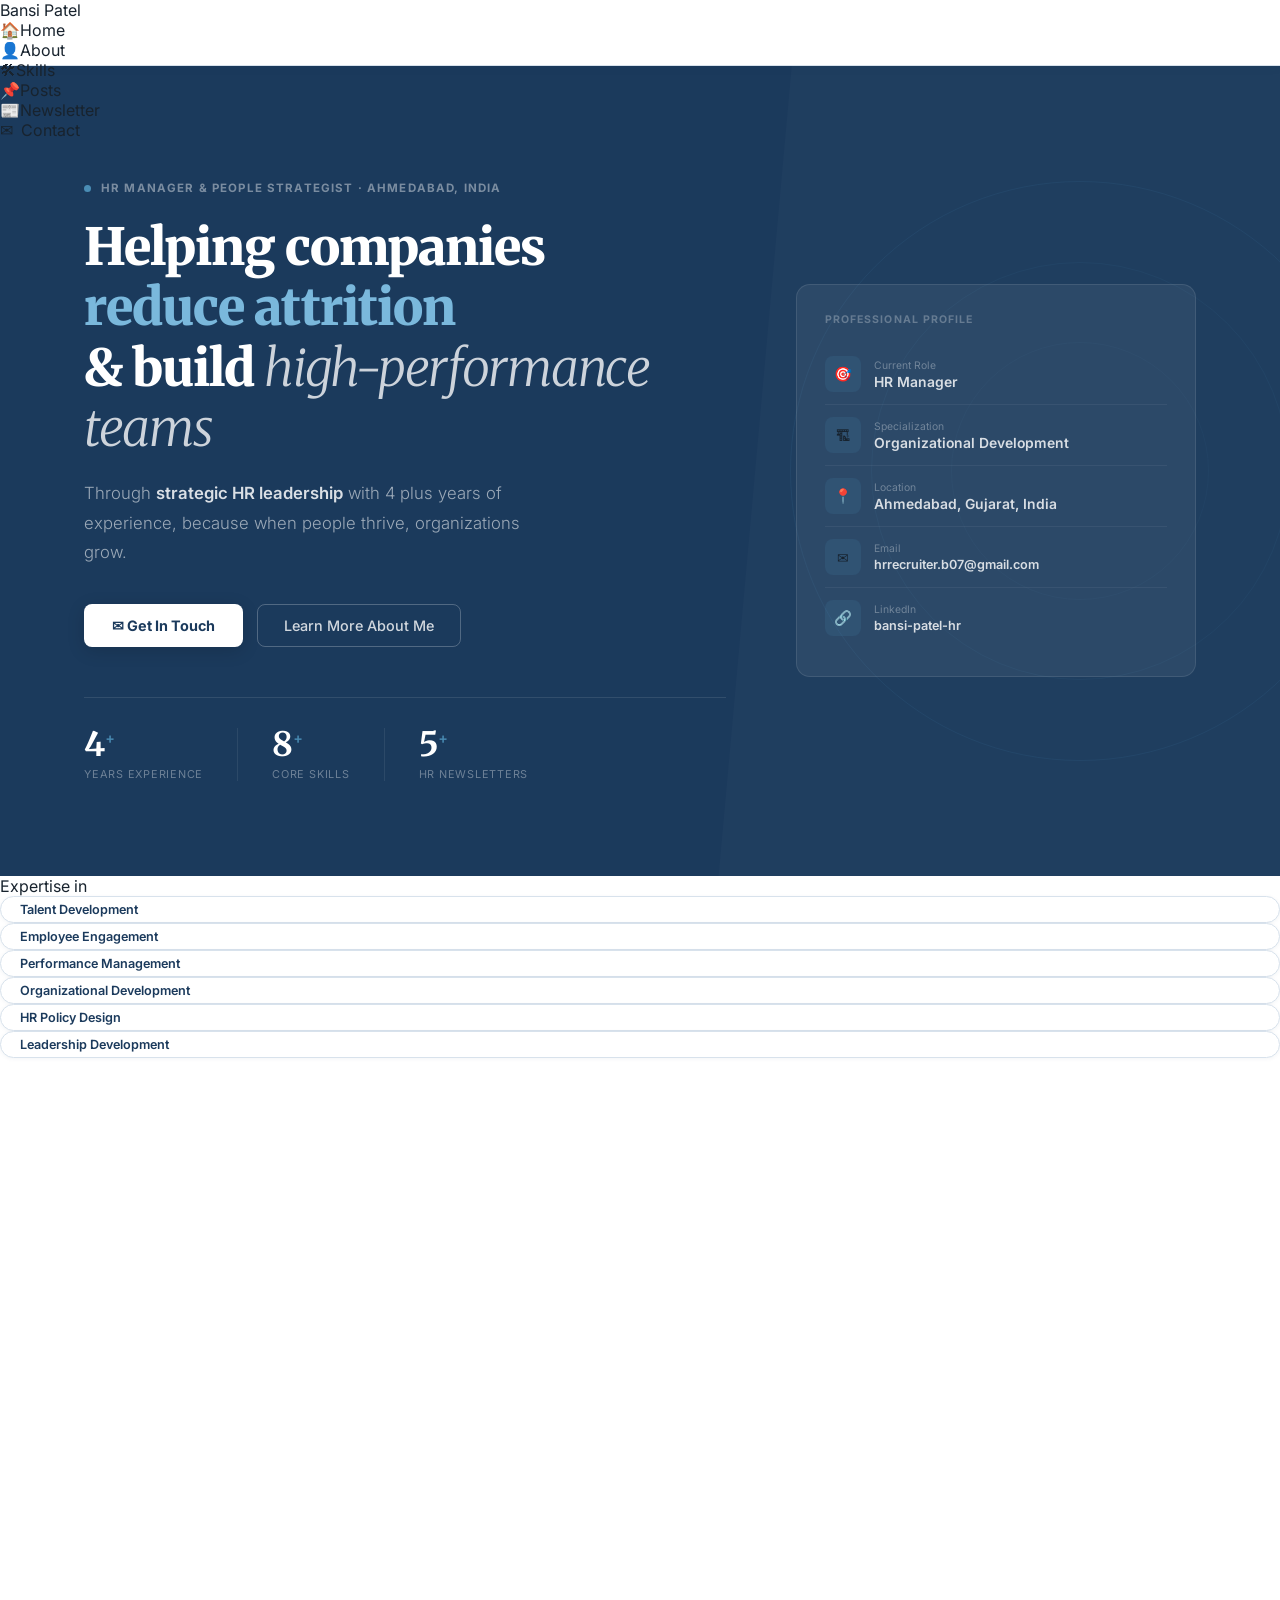
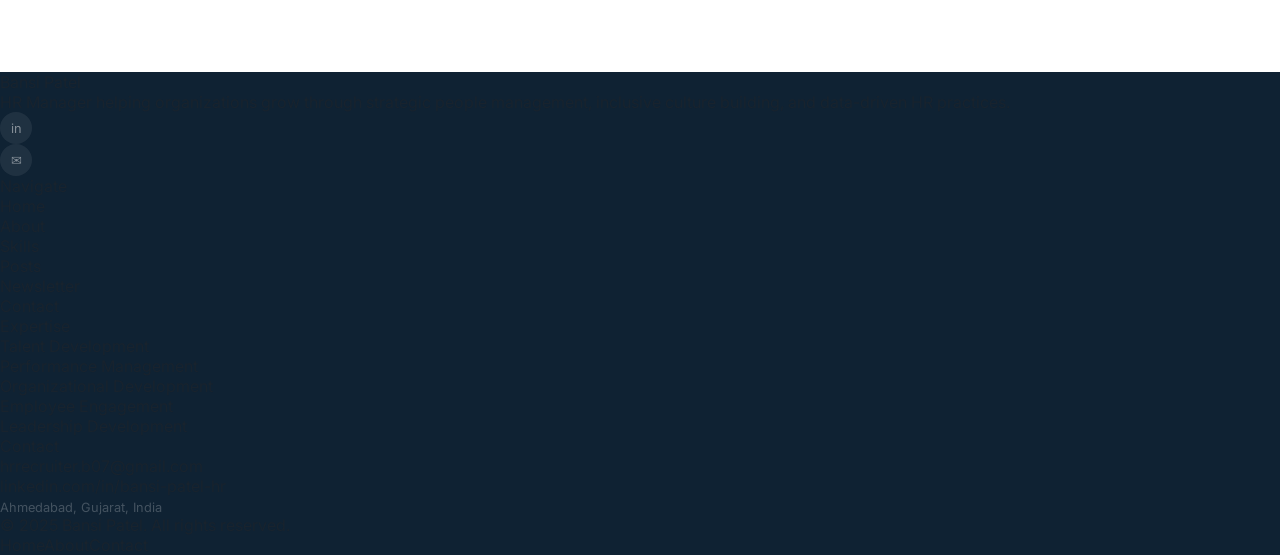
==== commit d2bb9f09: "Add files via upload" ====
--- a/index.html
+++ b/index.html
@@ -3,225 +3,146 @@
 <head>
 <meta charset="UTF-8">
 <meta name="viewport" content="width=device-width, initial-scale=1.0">
-<title>Bansi Patel — HR Manager & People Strategist</title>
+<title>Bansi Patel — HR Manager &amp; People Strategist</title>
 <link rel="stylesheet" href="style.css">
 <style>
-/* ── HERO ── */
-.hero {
-  background:var(--navy);
-  min-height:88vh; display:flex; align-items:center;
-  position:relative; overflow:hidden;
-}
-.hero-bg-ring {
-  position:absolute; right:-80px; top:50%; transform:translateY(-50%);
-  width:580px; height:580px; border-radius:50%;
-  border:1px solid rgba(91,155,213,.1);
-  pointer-events:none;
-}
-.hero-bg-ring::before {
-  content:''; position:absolute; inset:60px; border-radius:50%;
-  border:1px solid rgba(91,155,213,.08);
-}
-.hero-bg-ring::after {
-  content:''; position:absolute; inset:130px; border-radius:50%;
-  border:1px solid rgba(91,155,213,.06);
-}
-.hero-bg-slash {
-  position:absolute; right:-5%; top:-25%; width:52%; height:145%;
-  background:rgba(255,255,255,.018);
-  clip-path:polygon(18% 0%,100% 0%,100% 100%,0% 100%);
-}
-.hero-inner {
-  max-width:1180px; margin:0 auto; width:100%;
-  padding:110px 48px;
-  display:grid; grid-template-columns:1fr 1fr; gap:80px; align-items:center;
-  position:relative; z-index:2;
-}
-.hero-eyebrow {
-  display:flex; align-items:center; gap:10px; margin-bottom:20px;
-  opacity:0; animation:heroFade .8s .1s ease forwards;
-}
-.eyebrow-dot { width:8px; height:8px; border-radius:50%; background:var(--steel); animation:pulse 2.2s ease-in-out infinite; }
-@keyframes pulse { 0%,100%{opacity:1;transform:scale(1);} 50%{opacity:.3;transform:scale(.75);} }
-.eyebrow-txt { font-size:.72rem; font-weight:700; letter-spacing:.1em; text-transform:uppercase; color:rgba(255,255,255,.45); }
-h1.hero-h1 {
-  font-family:'Merriweather', serif;
-  font-size:clamp(2.2rem,4vw,3.5rem);
-  font-weight:700; line-height:1.18;
-  color:#fff; letter-spacing:-.02em; margin-bottom:20px;
-  opacity:0; animation:heroFade .9s .2s ease forwards;
-}
-h1.hero-h1 .hl { color:#7ab3d9; }
-h1.hero-h1 em { font-style:italic; font-weight:300; opacity:.78; }
-.hero-desc {
-  font-size:1.05rem; color:rgba(255,255,255,.56); line-height:1.78;
-  margin-bottom:36px; font-weight:300; max-width:460px;
-  opacity:0; animation:heroFade .9s .35s ease forwards;
-}
-.hero-desc strong { color:rgba(255,255,255,.84); font-weight:600; }
-.hero-btns {
-  display:flex; gap:14px; flex-wrap:wrap; margin-bottom:48px;
-  opacity:0; animation:heroFade .9s .5s ease forwards;
-}
-.btn-hw { background:#fff; color:var(--navy); padding:13px 28px; border-radius:var(--radius); font-size:.9rem; font-weight:700; border:none; cursor:pointer; box-shadow:0 4px 18px rgba(0,0,0,.14); transition:all .25s; display:inline-flex; align-items:center; gap:8px; text-decoration:none; }
-.btn-hw:hover { background:var(--navy-pale); transform:translateY(-2px); }
-.btn-hg { border:1.5px solid rgba(255,255,255,.24); color:rgba(255,255,255,.8); padding:12px 26px; border-radius:var(--radius); font-size:.9rem; font-weight:500; background:none; cursor:pointer; transition:all .25s; display:inline-flex; align-items:center; gap:8px; text-decoration:none; }
-.btn-hg:hover { border-color:rgba(255,255,255,.55); color:#fff; }
-.hero-stats {
-  display:flex; gap:0; padding-top:32px; border-top:1px solid rgba(255,255,255,.1);
-  opacity:0; animation:heroFade .9s .65s ease forwards;
-}
-.hstat { padding-right:36px; margin-right:36px; border-right:1px solid rgba(255,255,255,.08); }
-.hstat:last-child { border-right:none; }
-.hstat-n { font-family:'Merriweather',serif; font-size:2.2rem; font-weight:700; color:#fff; line-height:1; }
-.hstat-n sup { font-size:1rem; color:var(--steel); }
-.hstat-l { font-size:.7rem; color:rgba(255,255,255,.38); text-transform:uppercase; letter-spacing:.07em; margin-top:5px; }
-/* right card */
-.hero-card {
-  background:rgba(255,255,255,.06);
-  border:1px solid rgba(255,255,255,.1);
-  border-radius:var(--radius-lg); padding:30px;
-  opacity:0; animation:heroSlide .9s .3s ease forwards;
-}
-@keyframes heroSlide { from{opacity:0;transform:translateX(40px);} to{opacity:1;transform:none;} }
-@keyframes heroFade { from{opacity:0;transform:translateY(20px);} to{opacity:1;transform:none;} }
-.hc-title { font-size:.68rem; font-weight:700; letter-spacing:.1em; text-transform:uppercase; color:rgba(255,255,255,.3); margin-bottom:18px; }
-.hc-row { display:flex; align-items:center; gap:13px; padding:12px 0; border-bottom:1px solid rgba(255,255,255,.06); }
-.hc-row:last-child { border-bottom:none; }
-.hc-ico { width:36px; height:36px; border-radius:8px; background:rgba(91,155,213,.14); display:flex; align-items:center; justify-content:center; font-size:.95rem; flex-shrink:0; }
-.hc-lbl { font-size:.68rem; color:rgba(255,255,255,.35); margin-bottom:2px; }
-.hc-val { font-size:.88rem; font-weight:600; color:rgba(255,255,255,.84); }
-
-/* services */
-.services-grid { display:grid; grid-template-columns:repeat(3,1fr); gap:22px; margin-top:48px; }
-.svc { background:#fff; border:1px solid var(--g200); border-radius:var(--radius-lg); padding:28px; position:relative; overflow:hidden; transition:transform .3s, box-shadow .3s; }
-.svc::after { content:''; position:absolute; bottom:0; left:0; right:0; height:3px; background:var(--navy); transform:scaleX(0); transform-origin:left; transition:transform .4s; }
-.svc:hover { transform:translateY(-6px); box-shadow:0 20px 48px rgba(27,58,92,.13); }
-.svc:hover::after { transform:scaleX(1); }
-.svc-ico { font-size:1.7rem; margin-bottom:16px; }
-.svc-title { font-size:.95rem; font-weight:700; color:var(--navy); margin-bottom:8px; }
-.svc-desc { font-size:.85rem; color:var(--text-md); line-height:1.7; }
-.svc-link { font-size:.8rem; font-weight:700; color:var(--navy); margin-top:14px; display:inline-flex; align-items:center; gap:4px; text-decoration:none; transition:gap .2s; }
-.svc-link:hover { gap:8px; }
-
-/* latest */
-.latest-grid { display:grid; grid-template-columns:1fr 1fr; gap:24px; margin-top:48px; }
-.lcard { background:#fff; border:1px solid var(--g200); border-radius:var(--radius-lg); padding:24px; display:flex; gap:18px; align-items:flex-start; box-shadow:0 2px 8px rgba(27,58,92,.05); transition:all .3s; }
-.lcard:hover { transform:translateY(-4px); box-shadow:0 14px 36px rgba(27,58,92,.12); }
-.lcard-ico { width:48px; height:48px; border-radius:10px; background:var(--navy-pale); display:flex; align-items:center; justify-content:center; font-size:1.2rem; flex-shrink:0; }
-.lcard-tag { font-size:.67rem; font-weight:700; letter-spacing:.08em; text-transform:uppercase; color:var(--navy); margin-bottom:5px; }
-.lcard-title { font-size:.93rem; font-weight:700; color:var(--navy); margin-bottom:5px; }
-.lcard-desc { font-size:.82rem; color:var(--text-md); line-height:1.65; }
-.lcard-link { font-size:.78rem; font-weight:700; color:var(--navy); display:inline-flex; align-items:center; gap:4px; margin-top:10px; text-decoration:none; transition:gap .2s; }
-.lcard-link:hover { gap:8px; }
-
-@media(max-width:960px){
-  .hero-inner { grid-template-columns:1fr; padding:80px 20px; }
-  .hero-card { display:none; }
-  .hero-stats { flex-direction:column; gap:14px; }
-  .hstat { border-right:none; border-bottom:1px solid rgba(255,255,255,.08); padding-bottom:14px; padding-right:0; margin-right:0; }
-  .hstat:last-child { border-bottom:none; }
-  .services-grid { grid-template-columns:1fr; }
-  .latest-grid { grid-template-columns:1fr; }
-}
+.hero{background:var(--navy);min-height:90vh;display:flex;align-items:center;position:relative;overflow:hidden;}
+.hero-ring{position:absolute;right:-90px;top:50%;transform:translateY(-50%);width:580px;height:580px;border-radius:50%;border:1px solid rgba(74,141,181,.1);pointer-events:none;}
+.hero-ring::before{content:'';position:absolute;inset:80px;border-radius:50%;border:1px solid rgba(74,141,181,.07);}
+.hero-ring::after{content:'';position:absolute;inset:160px;border-radius:50%;border:1px solid rgba(74,141,181,.05);}
+.hero-slash{position:absolute;right:-5%;top:-20%;width:50%;height:140%;background:rgba(255,255,255,.018);clip-path:polygon(16% 0%,100% 0%,100% 100%,0% 100%);pointer-events:none;}
+.hero-wrap{max-width:1200px;margin:0 auto;width:100%;padding:110px 44px 90px;display:grid;grid-template-columns:1fr 400px;gap:70px;align-items:center;position:relative;z-index:2;}
+.hero-eyebrow{display:flex;align-items:center;gap:10px;margin-bottom:22px;opacity:0;animation:hFadeUp .8s .1s ease forwards;}
+.h-dot{width:7px;height:7px;border-radius:50%;background:var(--steel);animation:hPulse 2.2s ease-in-out infinite;}
+@keyframes hPulse{0%,100%{opacity:1;transform:scale(1);}50%{opacity:.25;transform:scale(.7);}}
+.h-eyetxt{font-size:.72rem;font-weight:700;letter-spacing:.1em;text-transform:uppercase;color:rgba(255,255,255,.42);}
+h1.hero-h1{font-family:'Merriweather',serif;font-size:clamp(2.1rem,4vw,3.4rem);font-weight:900;line-height:1.18;color:#fff;letter-spacing:-.02em;margin-bottom:20px;opacity:0;animation:hFadeUp .9s .2s ease forwards;}
+h1.hero-h1 .hl{color:#7ab8dc;}
+h1.hero-h1 em{font-style:italic;font-weight:300;opacity:.78;}
+.hero-desc{font-size:1.05rem;color:rgba(255,255,255,.56);line-height:1.78;margin-bottom:36px;font-weight:300;max-width:460px;opacity:0;animation:hFadeUp .9s .35s ease forwards;}
+.hero-desc strong{color:rgba(255,255,255,.84);font-weight:600;}
+.hero-btns{display:flex;gap:14px;flex-wrap:wrap;margin-bottom:50px;opacity:0;animation:hFadeUp .9s .5s ease forwards;}
+.btn-hw{background:#fff;color:var(--navy);padding:13px 28px;border-radius:var(--r);font-size:.9rem;font-weight:700;border:none;cursor:pointer;box-shadow:0 4px 18px rgba(0,0,0,.14);transition:all .25s;display:inline-flex;align-items:center;gap:8px;text-decoration:none;}
+.btn-hw:hover{background:var(--navy-pale);transform:translateY(-2px);}
+.btn-hg{border:1.5px solid rgba(255,255,255,.24);color:rgba(255,255,255,.8);padding:12px 26px;border-radius:var(--r);font-size:.9rem;font-weight:500;background:none;cursor:pointer;transition:all .25s;display:inline-flex;align-items:center;gap:8px;text-decoration:none;}
+.btn-hg:hover{border-color:rgba(255,255,255,.55);color:#fff;}
+.hero-stats{display:flex;gap:0;padding-top:30px;border-top:1px solid rgba(255,255,255,.1);opacity:0;animation:hFadeUp .9s .65s ease forwards;}
+.hs{padding-right:34px;margin-right:34px;border-right:1px solid rgba(255,255,255,.08);}
+.hs:last-child{border-right:none;}
+.hs-n{font-family:'Merriweather',serif;font-size:2.1rem;font-weight:700;color:#fff;line-height:1;}
+.hs-n sup{font-size:.95rem;color:var(--steel);}
+.hs-l{font-size:.68rem;color:rgba(255,255,255,.36);text-transform:uppercase;letter-spacing:.07em;margin-top:5px;}
+.hero-card{background:rgba(255,255,255,.06);border:1px solid rgba(255,255,255,.1);border-radius:var(--rl);padding:28px;opacity:0;animation:hSlideIn .9s .28s ease forwards;}
+@keyframes hSlideIn{from{opacity:0;transform:translateX(36px);}to{opacity:1;transform:none;}}
+@keyframes hFadeUp{from{opacity:0;transform:translateY(18px);}to{opacity:1;transform:none;}}
+.hc-head{font-size:.66rem;font-weight:700;letter-spacing:.1em;text-transform:uppercase;color:rgba(255,255,255,.28);margin-bottom:18px;}
+.hc-row{display:flex;align-items:center;gap:13px;padding:12px 0;border-bottom:1px solid rgba(255,255,255,.06);}
+.hc-row:last-child{border-bottom:none;}
+.hc-ico{width:36px;height:36px;border-radius:8px;background:rgba(74,141,181,.14);display:flex;align-items:center;justify-content:center;font-size:.9rem;flex-shrink:0;}
+.hc-lbl{font-size:.65rem;color:rgba(255,255,255,.33);margin-bottom:2px;}
+.hc-val{font-size:.87rem;font-weight:600;color:rgba(255,255,255,.82);}
+.intro-grid{display:grid;grid-template-columns:repeat(3,1fr);gap:22px;margin-top:48px;}
+.ic{background:#fff;border:1px solid var(--g200);border-radius:var(--rl);padding:28px;box-shadow:var(--sh-s);transition:transform .3s,box-shadow .3s;position:relative;overflow:hidden;}
+.ic::after{content:'';position:absolute;bottom:0;left:0;right:0;height:3px;background:var(--navy);transform:scaleX(0);transform-origin:left;transition:transform .38s;}
+.ic:hover{transform:translateY(-6px);box-shadow:var(--sh-l);}
+.ic:hover::after{transform:scaleX(1);}
+.ic-ico{font-size:1.65rem;margin-bottom:16px;}
+.ic-title{font-size:.95rem;font-weight:700;color:var(--navy);margin-bottom:8px;}
+.ic-desc{font-size:.85rem;color:var(--text-md);line-height:1.72;}
+.ic-link{font-size:.79rem;font-weight:700;color:var(--navy);margin-top:14px;display:inline-flex;align-items:center;gap:4px;text-decoration:none;transition:gap .2s;}
+.ic-link:hover{gap:8px;}
+@media(max-width:960px){.hero-wrap{grid-template-columns:1fr;padding:80px 20px 70px;gap:40px;}.hero-card{display:none;}.hero-stats{flex-wrap:wrap;gap:14px;}.hs{border-right:none;padding-right:0;margin-right:0;min-width:80px;}.intro-grid{grid-template-columns:1fr;}}
 </style>
 </head>
 <body>
 <main>
-
-<!-- HERO -->
-<div class="hero">
-  <div class="hero-bg-ring"></div>
-  <div class="hero-bg-slash"></div>
-  <div class="hero-inner">
+<section class="hero">
+  <div class="hero-ring"></div>
+  <div class="hero-slash"></div>
+  <div class="hero-wrap">
     <div>
-      <div class="hero-eyebrow"><span class="eyebrow-dot"></span><span class="eyebrow-txt">HR Manager &amp; People Strategist · Ahmedabad, India</span></div>
+      <div class="hero-eyebrow"><span class="h-dot"></span><span class="h-eyetxt">HR Manager &amp; People Strategist · Ahmedabad, India</span></div>
       <h1 class="hero-h1">Helping companies<br><span class="hl">reduce attrition</span><br>&amp; build <em>high-performance teams</em></h1>
-      <p class="hero-desc">Through <strong>strategic HR leadership</strong> with 4+ years of experience — because when people thrive, organizations grow.</p>
+      <p class="hero-desc">Through <strong>strategic HR leadership</strong> with 4 plus years of experience, because when people thrive, organizations grow.</p>
       <div class="hero-btns">
         <a href="contact.html" class="btn-hw">✉ Get In Touch</a>
         <a href="about.html" class="btn-hg">Learn More About Me</a>
       </div>
       <div class="hero-stats">
-        <div class="hstat"><div class="hstat-n">4<sup>+</sup></div><div class="hstat-l">Years Experience</div></div>
-        <div class="hstat"><div class="hstat-n">8<sup>+</sup></div><div class="hstat-l">Competencies</div></div>
-        <div class="hstat"><div class="hstat-n">5<sup>+</sup></div><div class="hstat-l">Newsletters</div></div>
+        <div class="hs"><div class="hs-n">4<sup>+</sup></div><div class="hs-l">Years Experience</div></div>
+        <div class="hs"><div class="hs-n">8<sup>+</sup></div><div class="hs-l">Core Skills</div></div>
+        <div class="hs"><div class="hs-n">5<sup>+</sup></div><div class="hs-l">HR Newsletters</div></div>
       </div>
     </div>
     <div class="hero-card">
-      <div class="hc-title">Professional Profile</div>
+      <div class="hc-head">Professional Profile</div>
       <div class="hc-row"><div class="hc-ico">🎯</div><div><div class="hc-lbl">Current Role</div><div class="hc-val">HR Manager</div></div></div>
       <div class="hc-row"><div class="hc-ico">🏗</div><div><div class="hc-lbl">Specialization</div><div class="hc-val">Organizational Development</div></div></div>
       <div class="hc-row"><div class="hc-ico">📍</div><div><div class="hc-lbl">Location</div><div class="hc-val">Ahmedabad, Gujarat, India</div></div></div>
-      <div class="hc-row"><div class="hc-ico">✉</div><div><div class="hc-lbl">Email</div><div class="hc-val" style="font-size:.8rem">hrrecruiter.b07@gmail.com</div></div></div>
-      <div class="hc-row"><div class="hc-ico">🔗</div><div><div class="hc-lbl">LinkedIn</div><div class="hc-val" style="font-size:.8rem">bansi-patel-hr</div></div></div>
+      <div class="hc-row"><div class="hc-ico">✉</div><div><div class="hc-lbl">Email</div><div class="hc-val" style="font-size:.79rem">hrrecruiter.b07@gmail.com</div></div></div>
+      <div class="hc-row"><div class="hc-ico">🔗</div><div><div class="hc-lbl">LinkedIn</div><div class="hc-val" style="font-size:.79rem">bansi-patel-hr</div></div></div>
+    </div>
+  </div>
+</section>
+
+<div class="trust-bar">
+  <div class="trust-inner">
+    <span class="t-label">Expertise in</span>
+    <div class="t-pills">
+      <span class="tpill"><i></i>Talent Development</span>
+      <span class="tpill"><i></i>Employee Engagement</span>
+      <span class="tpill"><i></i>Performance Management</span>
+      <span class="tpill"><i></i>Organizational Development</span>
+      <span class="tpill"><i></i>HR Policy Design</span>
+      <span class="tpill"><i></i>Leadership Development</span>
     </div>
   </div>
 </div>
 
-<!-- TRUST BAR -->
-<div class="trust-bar">
-  <div class="trust-inner">
-    <span class="trust-label">Expertise in</span>
-    <div class="trust-pills">
-      <span class="tpill"><span class="tpill-dot"></span>Talent Development</span>
-      <span class="tpill"><span class="tpill-dot"></span>Employee Engagement</span>
-      <span class="tpill"><span class="tpill-dot"></span>Performance Management</span>
-      <span class="tpill"><span class="tpill-dot"></span>Organizational Development</span>
-      <span class="tpill"><span class="tpill-dot"></span>HR Policy Design</span>
-      <span class="tpill"><span class="tpill-dot"></span>Leadership Development</span>
+<section class="section section-alt">
+  <div class="wrap">
+    <div data-sr="up">
+      <div class="sec-label">What I Bring</div>
+      <h2 class="sh2">Three Pillars of <em>Strategic HR</em></h2>
+      <p class="sd">My work revolves around three core practices that together create organizations where people and performance thrive. Explore each area in detail on the Skills page.</p>
     </div>
-  </div>
-</div>
-
-<!-- SERVICES -->
-<section class="section section-alt">
-  <div class="container">
-    <div data-reveal="up"><div class="sec-label">What I Do</div><h2 class="sec-h2">Strategic HR That <em>Drives Results</em></h2><p class="sec-desc">Bridging the gap between people and organizational goals through targeted HR strategies and culture-building initiatives.</p></div>
-    <div class="services-grid">
-      <div class="svc" data-reveal="up" data-delay="1"><div class="svc-ico">🎯</div><div class="svc-title">Strategic HR Planning</div><p class="svc-desc">Aligning HR strategies with business goals to drive sustainable growth and competitive advantage through people.</p><a href="skills.html" class="svc-link">Learn more →</a></div>
-      <div class="svc" data-reveal="up" data-delay="2"><div class="svc-ico">🌱</div><div class="svc-title">Talent Development</div><p class="svc-desc">Designing programs that nurture talent, accelerate career growth, and build leadership pipelines for the future of work.</p><a href="skills.html" class="svc-link">Learn more →</a></div>
-      <div class="svc" data-reveal="up" data-delay="3"><div class="svc-ico">🤝</div><div class="svc-title">Culture &amp; Engagement</div><p class="svc-desc">Creating psychologically safe, inclusive workplaces where employees feel valued and empowered to perform their best.</p><a href="skills.html" class="svc-link">Learn more →</a></div>
-      <div class="svc" data-reveal="up" data-delay="1"><div class="svc-ico">📊</div><div class="svc-title">Performance Management</div><p class="svc-desc">Building transparent, data-driven performance frameworks that motivate people and align individuals with organizational objectives.</p><a href="skills.html" class="svc-link">Learn more →</a></div>
-      <div class="svc" data-reveal="up" data-delay="2"><div class="svc-ico">🏗</div><div class="svc-title">Organizational Development</div><p class="svc-desc">Diagnosing organizational needs and implementing interventions that strengthen structure and scale capability effectively.</p><a href="skills.html" class="svc-link">Learn more →</a></div>
-      <div class="svc" data-reveal="up" data-delay="3"><div class="svc-ico">📋</div><div class="svc-title">HR Policy &amp; Compliance</div><p class="svc-desc">Crafting HR policies that are fair, legally compliant, and reflect the organization's culture — building trust at every level.</p><a href="skills.html" class="svc-link">Learn more →</a></div>
+    <div class="intro-grid">
+      <div class="ic" data-sr="up" data-d1>
+        <div class="ic-ico">👥</div>
+        <div class="ic-title">People &amp; Talent</div>
+        <p class="ic-desc">End-to-end talent management, from recruitment and onboarding through to succession planning and attrition reduction.</p>
+        <a href="skills.html" class="ic-link">View all skills →</a>
+      </div>
+      <div class="ic" data-sr="up" data-d2>
+        <div class="ic-ico">🎯</div>
+        <div class="ic-title">Strategy &amp; Leadership</div>
+        <p class="ic-desc">Translating business goals into actionable HR roadmaps covering performance management, organizational development, and change leadership.</p>
+        <a href="skills.html" class="ic-link">View all skills →</a>
+      </div>
+      <div class="ic" data-sr="up" data-d3>
+        <div class="ic-ico">🌍</div>
+        <div class="ic-title">Culture &amp; Analytics</div>
+        <p class="ic-desc">Shaping inclusive, high-performance cultures backed by HR analytics, workforce data, and evidence-based decision making.</p>
+        <a href="skills.html" class="ic-link">View all skills →</a>
+      </div>
     </div>
   </div>
 </section>
 
-<!-- METRICS -->
 <div class="metrics-band">
-  <div class="metrics-grid">
-    <div class="metric-item" data-reveal="scale" data-delay="1"><div class="metric-num">4<sup>+</sup></div><div class="metric-label">Years of Strategic HR</div><div class="metric-bar"></div></div>
-    <div class="metric-item" data-reveal="scale" data-delay="2"><div class="metric-num">8<sup>+</sup></div><div class="metric-label">Core Competencies</div><div class="metric-bar"></div></div>
-    <div class="metric-item" data-reveal="scale" data-delay="3"><div class="metric-num">100<sup>%</sup></div><div class="metric-label">People-Centered Approach</div><div class="metric-bar"></div></div>
-    <div class="metric-item" data-reveal="scale" data-delay="4"><div class="metric-num">5<sup>+</sup></div><div class="metric-label">Newsletters Published</div><div class="metric-bar"></div></div>
+  <div class="metrics-wrap">
+    <div class="m-item" data-sr="scale" data-d1><div class="m-num" data-count="4">4<sup>+</sup></div><div class="m-lbl">Years of Strategic HR</div><div class="m-bar"></div></div>
+    <div class="m-item" data-sr="scale" data-d2><div class="m-num" data-count="8">8<sup>+</sup></div><div class="m-lbl">Core Competencies</div><div class="m-bar"></div></div>
+    <div class="m-item" data-sr="scale" data-d3><div class="m-num" data-count="100">100<sup>%</sup></div><div class="m-lbl">People-Centered Approach</div><div class="m-bar"></div></div>
+    <div class="m-item" data-sr="scale" data-d4><div class="m-num" data-count="5">5<sup>+</sup></div><div class="m-lbl">HR Newsletters Published</div><div class="m-bar"></div></div>
   </div>
 </div>
 
-<!-- LATEST -->
-<section class="section">
-  <div class="container">
-    <div style="display:flex;justify-content:space-between;align-items:flex-end;flex-wrap:wrap;gap:16px;margin-bottom:0">
-      <div data-reveal="left"><div class="sec-label">Latest</div><h2 class="sec-h2">Recent Posts &amp; <em>Newsletters</em></h2></div>
-      <a href="posts.html" class="btn btn-outline" data-reveal="right" style="align-self:flex-end">View All Posts</a>
-    </div>
-    <div class="latest-grid">
-      <div class="lcard" data-reveal="up" data-delay="1"><div class="lcard-ico">📌</div><div><div class="lcard-tag">LinkedIn Post</div><div class="lcard-title">Career Growth &amp; Leadership in the Modern Workplace</div><p class="lcard-desc">Insights on navigating career progression, building leadership presence, and making a lasting impact in today's fast-evolving HR landscape.</p><a href="posts.html" class="lcard-link">Read Post →</a></div></div>
-      <div class="lcard" data-reveal="up" data-delay="2"><div class="lcard-ico">📰</div><div><div class="lcard-tag">Newsletter</div><div class="lcard-title">Hiring the Right Talent in a Competitive Job Market</div><p class="lcard-desc">Strategies for identifying, attracting and retaining top talent when the market is tight — a deep dive into modern recruitment practices.</p><a href="newsletter.html" class="lcard-link">Read Newsletter →</a></div></div>
-      <div class="lcard" data-reveal="up" data-delay="3"><div class="lcard-ico">📌</div><div><div class="lcard-tag">LinkedIn Post</div><div class="lcard-title">The Future of HR Strategy &amp; Leadership</div><p class="lcard-desc">How HR leaders can position themselves at the strategic table and become genuine business partners, not just support functions.</p><a href="posts.html" class="lcard-link">Read Post →</a></div></div>
-      <div class="lcard" data-reveal="up" data-delay="4"><div class="lcard-ico">📰</div><div><div class="lcard-tag">Newsletter</div><div class="lcard-title">Workforce Transformation — A Strategic Necessity</div><p class="lcard-desc">Workforce transformation is no longer optional. A guide to aligning talent architecture with business growth objectives.</p><a href="newsletter.html" class="lcard-link">Read Newsletter →</a></div></div>
-    </div>
-  </div>
-</section>
-
-<!-- CTA -->
 <div class="cta-strip">
-  <h2 data-reveal="up">Ready to Build Something Great Together?</h2>
-  <p data-reveal="up" data-delay="1">Let's connect and discuss how strategic HR can transform your organization's performance and culture.</p>
-  <a href="contact.html" class="btn-white" data-reveal="up" data-delay="2">✉ Get In Touch</a>
+  <h2 data-sr="up">Ready to Build Something Great Together?</h2>
+  <p data-sr="up" data-d1>Let's connect and explore how strategic HR can transform your organization's performance and culture.</p>
+  <a href="contact.html" class="btn btn-wh" data-sr="up" data-d2>✉ Get In Touch</a>
 </div>
-
 </main>
 <script src="shared.js"></script>
 </body>
--- a/style.css
+++ b/style.css
@@ -1,212 +1,227 @@
-@import url('https://fonts.googleapis.com/css2?family=Merriweather:ital,wght@0,300;0,400;0,700;1,300;1,400&family=Open+Sans:wght@300;400;500;600;700&display=swap');
-
+@import url('https://fonts.googleapis.com/css2?family=Merriweather:ital,wght@0,300;0,400;0,700;0,900;1,300;1,400&family=Inter:wght@300;400;500;600;700&display=swap');
+
+/* ── TOKENS ── */
 :root {
   --navy:     #1b3a5c;
-  --navy-mid: #22496e;
-  --navy-dk:  #0f2233;
-  --navy-pale:#e6f1fb;
-  --steel:    #5b9bd5;
+  --navy2:    #224a6e;
+  --navydark: #0f2233;
+  --pale:     #e8f1f8;
+  --steel:    #4a8db5;
   --white:    #ffffff;
-  --g50:      #f7f9fb;
-  --g100:     #eef1f5;
-  --g200:     #dde3ea;
-  --g400:     #9aabb8;
-  --g600:     #5a6f7e;
-  --g800:     #2d3f4e;
-  --text:     #1a2d3e;
-  --text-md:  #4a6070;
-  --text-lt:  #7a93a3;
-  --radius:   8px;
-  --radius-lg:14px;
-}
-
+  --g50:      #f6f8fb;
+  --g100:     #ecf0f5;
+  --g200:     #d8e2ec;
+  --g400:     #96aab8;
+  --g600:     #587080;
+  --g800:     #2b3d4c;
+  --text:     #18232e;
+  --textmd:   #445566;
+  --textlt:   #7890a0;
+  --ss: 0 2px 8px rgba(27,58,92,.07);
+  --sm: 0 6px 24px rgba(27,58,92,.11);
+  --sl: 0 16px 48px rgba(27,58,92,.15);
+  --r:  8px;
+  --rl: 14px;
+}
 *, *::before, *::after { margin:0; padding:0; box-sizing:border-box; }
-html { scroll-behavior:smooth; }
-body {
-  font-family:'Open Sans', sans-serif;
-  background:#fff;
-  color:var(--text);
-  overflow-x:hidden;
-  -webkit-font-smoothing:antialiased;
-  min-height:100vh;
-  display:flex; flex-direction:column;
-}
+html { scroll-behavior:smooth; font-size:16px; }
+body { font-family:'Inter',sans-serif; background:#fff; color:var(--text); overflow-x:hidden; -webkit-font-smoothing:antialiased; min-height:100vh; display:flex; flex-direction:column; }
 main { flex:1; }
 a { text-decoration:none; color:inherit; }
-img { max-width:100%; }
+img { max-width:100%; display:block; }
 ::-webkit-scrollbar { width:4px; }
 ::-webkit-scrollbar-track { background:var(--g100); }
 ::-webkit-scrollbar-thumb { background:var(--navy); border-radius:2px; }
 
-/* ══ NAVBAR ══ */
+/* ══════════════════════════
+   NAVBAR — flexbox, no overlap
+══════════════════════════ */
 .navbar {
-  position:sticky; top:0; z-index:900;
+  position:sticky; top:0; z-index:999;
   background:#fff;
-  border-bottom:2px solid var(--g100);
-  box-shadow:0 2px 16px rgba(27,58,92,.08);
-}
-.navbar-inner {
-  max-width:1180px; margin:0 auto;
-  padding:0 48px; height:68px;
-  display:flex; align-items:center; justify-content:space-between;
-}
-.nav-logo {
-  font-family:'Merriweather', serif;
-  font-size:1.25rem; font-weight:700;
-  color:var(--navy); letter-spacing:-.01em;
-  white-space:nowrap; flex-shrink:0;
-}
-.nav-center {
-  display:flex; align-items:center; gap:4px;
-  list-style:none;
+  border-bottom:1px solid var(--g200);
+  box-shadow:var(--ss);
+  height:66px;
+}
+.nb-inner {
+  max-width:1200px; margin:0 auto;
+  padding:0 40px; height:66px;
+  display:flex; align-items:center;
+}
+/* Logo — fixed left */
+.nb-logo {
+  font-family:'Merriweather',serif;
+  font-size:1.18rem; font-weight:700;
+  color:var(--navy); white-space:nowrap;
+  flex-shrink:0; margin-right:auto;
+}
+/* Nav links — centred by flex */
+.nb-links {
+  display:flex; align-items:center;
+  gap:2px; list-style:none;
   position:absolute; left:50%; transform:translateX(-50%);
 }
-.nav-center a {
-  display:flex; flex-direction:column; align-items:center; gap:3px;
-  padding:7px 14px; border-radius:var(--radius);
-  font-size:.72rem; font-weight:700;
-  color:var(--g800); letter-spacing:.03em;
-  transition:all .22s; white-space:nowrap;
-  text-decoration:none;
-}
-.nav-center a .nav-ico { font-size:1rem; line-height:1; }
-.nav-center a:hover { background:var(--g50); color:var(--navy); }
-.nav-center a.active { background:var(--navy); color:#fff; border-radius:var(--radius); }
-.nav-cta {
+.nb-links a {
+  display:flex; flex-direction:column; align-items:center; gap:2px;
+  padding:6px 13px; border-radius:var(--r);
+  font-size:.72rem; font-weight:600; letter-spacing:.02em;
+  color:var(--g800); transition:background .18s, color .18s;
+  white-space:nowrap;
+}
+.nb-links a .ico { font-size:.9rem; line-height:1; }
+.nb-links a:hover { background:var(--g50); color:var(--navy); }
+.nb-links a.active { background:var(--navy); color:#fff; }
+/* Contact CTA — fixed right */
+.nb-cta {
+  display:inline-flex; align-items:center; gap:6px;
+  padding:9px 20px;
+  background:var(--navy); color:#fff;
+  border-radius:var(--r); font-size:.82rem; font-weight:700;
+  white-space:nowrap; flex-shrink:0; margin-left:auto;
+  box-shadow:0 3px 10px rgba(27,58,92,.22);
+  transition:background .2s, transform .2s;
+}
+.nb-cta:hover { background:var(--navy2); transform:translateY(-1px); }
+/* Hamburger — hidden on desktop */
+.nb-ham {
+  display:none; flex-direction:column; gap:5px;
+  cursor:pointer; padding:6px; margin-left:12px; flex-shrink:0;
+}
+.nb-ham span { width:20px; height:2px; background:var(--navy); display:block; border-radius:1px; transition:all .3s; }
+
+/* ══════════════════════════
+   PAGE BANNER
+══════════════════════════ */
+.banner {
   background:var(--navy);
-  color:#fff !important;
-  padding:9px 22px !important;
-  border-radius:var(--radius) !important;
-  font-size:.82rem !important;
-  font-weight:700 !important;
-  flex-direction:row !important;
-  gap:6px !important;
-  box-shadow:0 3px 12px rgba(27,58,92,.22);
-  flex-shrink:0;
-}
-.nav-cta:hover { background:var(--navy-mid) !important; }
-.hamburger { display:none; flex-direction:column; gap:5px; cursor:pointer; padding:6px; }
-.hamburger span { width:22px; height:2px; background:var(--navy); display:block; border-radius:1px; transition:all .3s; }
-
-/* ══ PAGE BANNER ══ */
-.page-banner {
-  background:var(--navy);
-  padding:56px 48px 52px;
-  position:relative; overflow:hidden;
-}
-.page-banner::after { content:''; position:absolute; right:-60px; top:-60px; width:260px; height:260px; border-radius:50%; background:rgba(91,155,213,.1); pointer-events:none; }
-.page-banner::before { content:''; position:absolute; left:-40px; bottom:-40px; width:180px; height:180px; border-radius:50%; background:rgba(255,255,255,.03); pointer-events:none; }
-.banner-inner { max-width:1180px; margin:0 auto; position:relative; z-index:1; }
-.breadcrumb { display:flex; align-items:center; gap:8px; font-size:.75rem; color:rgba(255,255,255,.4); margin-bottom:14px; }
-.breadcrumb a { color:rgba(255,255,255,.55); }
-.breadcrumb a:hover { color:#fff; }
-.breadcrumb span { color:rgba(255,255,255,.25); }
-.page-banner h1 { font-family:'Merriweather', serif; font-size:clamp(1.9rem,3.5vw,2.8rem); font-weight:700; color:#fff; line-height:1.2; margin-bottom:10px; }
-.page-banner h1 em { font-style:italic; font-weight:300; opacity:.75; }
-.page-banner p { font-size:.97rem; color:rgba(255,255,255,.55); max-width:560px; line-height:1.7; }
-
-/* ══ SECTIONS ══ */
-.section { padding:88px 48px; }
-.section-alt { background:var(--g50); border-top:1px solid var(--g100); border-bottom:1px solid var(--g100); }
-.container { max-width:1180px; margin:0 auto; }
-.sec-label { display:inline-flex; align-items:center; gap:10px; font-size:.7rem; font-weight:700; letter-spacing:.12em; text-transform:uppercase; color:var(--navy); margin-bottom:12px; }
-.sec-label::before { content:''; width:22px; height:2px; background:var(--navy); }
-h2.sec-h2 { font-family:'Merriweather', serif; font-size:clamp(1.7rem,3vw,2.4rem); font-weight:700; line-height:1.2; color:var(--navy); margin-bottom:12px; }
-h2.sec-h2 em { font-style:italic; font-weight:400; color:var(--text-md); }
-.sec-desc { font-size:.97rem; color:var(--text-md); line-height:1.75; max-width:540px; }
-
-/* ══ BUTTONS ══ */
-.btn { display:inline-flex; align-items:center; gap:8px; padding:13px 28px; border-radius:var(--radius); font-size:.88rem; font-weight:700; letter-spacing:.02em; cursor:pointer; border:none; transition:all .25s; }
-.btn-navy { background:var(--navy); color:#fff; box-shadow:0 4px 14px rgba(27,58,92,.22); }
-.btn-navy:hover { background:var(--navy-mid); transform:translateY(-2px); box-shadow:0 8px 22px rgba(27,58,92,.3); }
-.btn-outline { background:none; border:2px solid var(--navy); color:var(--navy); }
-.btn-outline:hover { background:var(--navy); color:#fff; }
-
-/* ══ TRUST BAR ══ */
-.trust-bar { background:var(--g50); border-bottom:1px solid var(--g200); border-top:1px solid var(--g200); padding:15px 48px; }
-.trust-inner { max-width:1180px; margin:0 auto; display:flex; align-items:center; gap:20px; flex-wrap:wrap; }
-.trust-label { font-size:.7rem; font-weight:700; letter-spacing:.08em; text-transform:uppercase; color:var(--text-lt); white-space:nowrap; }
-.trust-pills { display:flex; gap:10px; flex-wrap:wrap; }
-.tpill { display:flex; align-items:center; gap:6px; background:#fff; border:1px solid var(--g200); padding:5px 14px; border-radius:100px; font-size:.8rem; font-weight:600; color:var(--navy); box-shadow:0 1px 4px rgba(27,58,92,.05); }
-.tpill-dot { width:6px; height:6px; border-radius:50%; background:var(--navy); opacity:.3; }
-
-/* ══ METRICS BAND ══ */
-.metrics-band { background:var(--navy); padding:52px 48px; }
-.metrics-grid { max-width:1180px; margin:0 auto; display:grid; grid-template-columns:repeat(4,1fr); gap:0; }
-.metric-item { text-align:center; padding:12px 20px; border-right:1px solid rgba(255,255,255,.07); }
-.metric-item:last-child { border-right:none; }
-.metric-num { font-family:'Merriweather',serif; font-size:2.8rem; font-weight:700; color:#fff; line-height:1; }
-.metric-num sup { font-size:1.2rem; color:var(--steel); }
-.metric-label { font-size:.72rem; color:rgba(255,255,255,.38); text-transform:uppercase; letter-spacing:.08em; margin-top:8px; }
-.metric-bar { width:30px; height:2px; background:var(--steel); margin:10px auto 0; border-radius:1px; transition:width .6s ease; }
-.metric-item.visible .metric-bar { width:60px; }
-
-/* ══ CTA STRIP ══ */
-.cta-strip { background:var(--navy-dk); padding:64px 48px; text-align:center; }
-.cta-strip h2 { font-family:'Merriweather',serif; font-size:clamp(1.6rem,3vw,2.2rem); font-weight:700; color:#fff; margin-bottom:12px; }
-.cta-strip p { font-size:.97rem; color:rgba(255,255,255,.5); margin-bottom:32px; max-width:460px; margin-left:auto; margin-right:auto; line-height:1.7; }
-.btn-white { background:#fff; color:var(--navy); padding:14px 36px; border-radius:var(--radius); font-size:.92rem; font-weight:700; border:none; cursor:pointer; box-shadow:0 6px 24px rgba(0,0,0,.18); transition:all .25s; display:inline-flex; align-items:center; gap:8px; }
-.btn-white:hover { transform:translateY(-2px); box-shadow:0 10px 32px rgba(0,0,0,.25); }
-
-/* ══ FOOTER ══ */
-footer { background:var(--navy-dk); }
-.footer-main { max-width:1180px; margin:0 auto; padding:52px 48px; display:grid; grid-template-columns:1.4fr 1fr 1fr 1fr; gap:48px; }
-.footer-brand { font-family:'Merriweather',serif; font-size:1.2rem; font-weight:700; color:#fff; margin-bottom:10px; }
-.footer-tagline { font-size:.84rem; color:rgba(255,255,255,.35); line-height:1.7; margin-bottom:18px; }
-.footer-social { display:flex; gap:8px; }
-.fsoc { width:34px; height:34px; border-radius:50%; background:rgba(255,255,255,.07); display:flex; align-items:center; justify-content:center; color:rgba(255,255,255,.45); font-size:.85rem; transition:all .22s; text-decoration:none; }
+  padding:56px 40px 52px; position:relative; overflow:hidden;
+}
+.banner::after { content:''; position:absolute; right:-50px; top:-50px; width:240px; height:240px; border-radius:50%; background:rgba(74,141,181,.12); pointer-events:none; }
+.banner::before { content:''; position:absolute; left:-30px; bottom:-30px; width:160px; height:160px; border-radius:50%; background:rgba(255,255,255,.03); pointer-events:none; }
+.bw { max-width:1200px; margin:0 auto; position:relative; z-index:1; }
+.bcrumb { display:flex; align-items:center; gap:8px; font-size:.73rem; color:rgba(255,255,255,.4); margin-bottom:14px; letter-spacing:.03em; }
+.bcrumb a { color:rgba(255,255,255,.55); }
+.bcrumb a:hover { color:#fff; }
+.banner h1 { font-family:'Merriweather',serif; font-size:clamp(1.8rem,3.5vw,2.7rem); font-weight:700; color:#fff; line-height:1.2; margin-bottom:10px; }
+.banner h1 em { font-style:italic; font-weight:300; opacity:.75; }
+.banner .bsub { font-size:.97rem; color:rgba(255,255,255,.55); max-width:560px; line-height:1.7; }
+
+/* ══════════════════════════
+   LAYOUT UTILITIES
+══════════════════════════ */
+.sec { padding:88px 40px; }
+.sec-alt { background:var(--g50); border-top:1px solid var(--g100); border-bottom:1px solid var(--g100); }
+.w { max-width:1200px; margin:0 auto; }
+.slabel { display:inline-flex; align-items:center; gap:10px; font-size:.7rem; font-weight:700; letter-spacing:.12em; text-transform:uppercase; color:var(--navy); margin-bottom:10px; }
+.slabel::before { content:''; width:20px; height:2px; background:var(--navy); flex-shrink:0; }
+h2.sh { font-family:'Merriweather',serif; font-size:clamp(1.65rem,3vw,2.3rem); font-weight:700; line-height:1.2; color:var(--navy); margin-bottom:12px; }
+h2.sh em { font-style:italic; font-weight:300; color:var(--textmd); }
+.sdesc { font-size:.97rem; color:var(--textmd); line-height:1.78; max-width:540px; }
+
+/* ══════════════════════════
+   BUTTONS
+══════════════════════════ */
+.btn { display:inline-flex; align-items:center; gap:8px; padding:12px 26px; border-radius:var(--r); font-size:.88rem; font-weight:700; letter-spacing:.02em; cursor:pointer; border:none; transition:all .25s; text-decoration:none; }
+.btn-n { background:var(--navy); color:#fff; box-shadow:0 4px 14px rgba(27,58,92,.22); }
+.btn-n:hover { background:var(--navy2); transform:translateY(-2px); box-shadow:0 8px 22px rgba(27,58,92,.3); }
+.btn-o { background:none; border:2px solid var(--navy); color:var(--navy); }
+.btn-o:hover { background:var(--navy); color:#fff; }
+.btn-w { background:#fff; color:var(--navy); box-shadow:0 6px 20px rgba(0,0,0,.14); }
+.btn-w:hover { background:var(--pale); transform:translateY(-2px); }
+
+/* ══════════════════════════
+   TRUST BAR
+══════════════════════════ */
+.trust { background:var(--g50); border-bottom:1px solid var(--g200); padding:13px 40px; }
+.trust-w { max-width:1200px; margin:0 auto; display:flex; align-items:center; gap:18px; flex-wrap:wrap; }
+.tlabel { font-size:.7rem; font-weight:700; letter-spacing:.08em; text-transform:uppercase; color:var(--textlt); white-space:nowrap; }
+.tpills { display:flex; gap:8px; flex-wrap:wrap; }
+.tpill { display:flex; align-items:center; gap:6px; background:#fff; border:1px solid var(--g200); padding:5px 13px; border-radius:100px; font-size:.79rem; font-weight:600; color:var(--navy); box-shadow:0 1px 4px rgba(27,58,92,.05); }
+.tpill b { width:5px; height:5px; border-radius:50%; background:var(--navy); opacity:.3; flex-shrink:0; display:inline-block; }
+
+/* ══════════════════════════
+   METRICS BAND
+══════════════════════════ */
+.metband { background:var(--navy); padding:52px 40px; }
+.metgrid { max-width:1200px; margin:0 auto; display:grid; grid-template-columns:repeat(4,1fr); }
+.mitem { text-align:center; padding:10px 20px; border-right:1px solid rgba(255,255,255,.07); }
+.mitem:last-child { border-right:none; }
+.mnum { font-family:'Merriweather',serif; font-size:2.7rem; font-weight:700; color:#fff; line-height:1; }
+.mnum sup { font-size:1.1rem; color:var(--steel); }
+.mlabel { font-size:.7rem; color:rgba(255,255,255,.38); text-transform:uppercase; letter-spacing:.08em; margin-top:8px; }
+.mbar { width:28px; height:2px; background:var(--steel); margin:10px auto 0; border-radius:1px; transition:width .7s ease; }
+.mitem.revealed .mbar { width:56px; }
+
+/* ══════════════════════════
+   CTA STRIP
+══════════════════════════ */
+.ctastrip { background:var(--navydark); padding:64px 40px; text-align:center; }
+.ctastrip h2 { font-family:'Merriweather',serif; font-size:clamp(1.55rem,3vw,2.1rem); font-weight:700; color:#fff; margin-bottom:12px; }
+.ctastrip p { font-size:.97rem; color:rgba(255,255,255,.5); margin-bottom:30px; max-width:440px; margin-left:auto; margin-right:auto; line-height:1.75; }
+
+/* ══════════════════════════
+   SCROLL REVEAL
+══════════════════════════ */
+[data-sr] { opacity:0; transition:opacity .72s cubic-bezier(.22,1,.36,1), transform .72s cubic-bezier(.22,1,.36,1); }
+[data-sr="up"]    { transform:translateY(44px); }
+[data-sr="left"]  { transform:translateX(-44px); }
+[data-sr="right"] { transform:translateX(44px); }
+[data-sr="scale"] { transform:scale(.93); }
+[data-sr="flip"]  { transform:perspective(700px) rotateX(10deg) translateY(22px); }
+[data-sr].vis { opacity:1; transform:none; }
+[data-d1]{transition-delay:.08s;} [data-d2]{transition-delay:.16s;}
+[data-d3]{transition-delay:.24s;} [data-d4]{transition-delay:.32s;}
+[data-d5]{transition-delay:.40s;} [data-d6]{transition-delay:.48s;}
+
+/* ══════════════════════════
+   FOOTER
+══════════════════════════ */
+footer { background:var(--navydark); }
+.ftbody { max-width:1200px; margin:0 auto; padding:52px 40px; display:grid; grid-template-columns:1.5fr 1fr 1fr 1fr; gap:48px; }
+.ftbrand { font-family:'Merriweather',serif; font-size:1.15rem; font-weight:700; color:#fff; margin-bottom:10px; }
+.ftag { font-size:.84rem; color:rgba(255,255,255,.35); line-height:1.7; margin-bottom:18px; }
+.fsocrow { display:flex; gap:8px; }
+.fsoc { width:32px; height:32px; border-radius:50%; background:rgba(255,255,255,.07); display:flex; align-items:center; justify-content:center; color:rgba(255,255,255,.45); font-size:.8rem; transition:all .22s; text-decoration:none; }
 .fsoc:hover { background:var(--navy); color:#fff; }
-.footer-col-title { font-size:.7rem; font-weight:700; letter-spacing:.1em; text-transform:uppercase; color:rgba(255,255,255,.28); margin-bottom:14px; padding-bottom:10px; border-bottom:1px solid rgba(255,255,255,.06); }
-.footer-links { list-style:none; display:flex; flex-direction:column; gap:9px; }
-.footer-links a { font-size:.84rem; color:rgba(255,255,255,.45); transition:all .2s; display:inline-block; }
-.footer-links a:hover { color:#fff; padding-left:4px; }
-.footer-bottom { border-top:1px solid rgba(255,255,255,.06); padding:18px 48px; display:flex; justify-content:space-between; align-items:center; }
-.footer-copy { font-size:.78rem; color:rgba(255,255,255,.22); }
-.footer-links-row { display:flex; gap:18px; }
-.footer-links-row a { font-size:.78rem; color:rgba(255,255,255,.28); transition:color .2s; }
-.footer-links-row a:hover { color:rgba(255,255,255,.65); }
-
-/* ══ SCROLL REVEAL ANIMATIONS ══ */
-[data-reveal] {
-  opacity:0;
-  transition:opacity .75s cubic-bezier(.22,1,.36,1), transform .75s cubic-bezier(.22,1,.36,1);
-}
-[data-reveal="up"]    { transform:translateY(48px); }
-[data-reveal="left"]  { transform:translateX(-48px); }
-[data-reveal="right"] { transform:translateX(48px); }
-[data-reveal="scale"] { transform:scale(.92); }
-[data-reveal="flip"]  { transform:perspective(600px) rotateX(12deg) translateY(24px); }
-[data-reveal].revealed { opacity:1; transform:none; }
-[data-delay="1"] { transition-delay:.1s; }
-[data-delay="2"] { transition-delay:.2s; }
-[data-delay="3"] { transition-delay:.3s; }
-[data-delay="4"] { transition-delay:.4s; }
-[data-delay="5"] { transition-delay:.5s; }
-[data-delay="6"] { transition-delay:.6s; }
-
-/* ══ CARD BASE ══ */
-.card { background:#fff; border:1px solid var(--g200); border-radius:var(--radius-lg); box-shadow:0 2px 8px rgba(27,58,92,.06); transition:transform .3s, box-shadow .3s; }
-.card:hover { transform:translateY(-5px); box-shadow:0 18px 44px rgba(27,58,92,.13); }
-.card-accent::before { content:''; display:block; height:3px; background:linear-gradient(90deg, var(--navy), var(--steel)); border-radius:var(--radius-lg) var(--radius-lg) 0 0; }
-
-/* ══ RESPONSIVE ══ */
+.fctitle { font-size:.68rem; font-weight:700; letter-spacing:.1em; text-transform:uppercase; color:rgba(255,255,255,.28); margin-bottom:14px; padding-bottom:8px; border-bottom:1px solid rgba(255,255,255,.06); }
+.flinks { list-style:none; display:flex; flex-direction:column; gap:9px; }
+.flinks a { font-size:.84rem; color:rgba(255,255,255,.44); transition:all .2s; display:inline-block; }
+.flinks a:hover { color:#fff; padding-left:4px; }
+.ftbot { border-top:1px solid rgba(255,255,255,.06); padding:16px 40px; display:flex; justify-content:space-between; align-items:center; }
+.ftcopy { font-size:.77rem; color:rgba(255,255,255,.22); }
+.ftbotlinks { display:flex; gap:18px; }
+.ftbotlinks a { font-size:.77rem; color:rgba(255,255,255,.28); transition:color .2s; }
+.ftbotlinks a:hover { color:rgba(255,255,255,.65); }
+
+/* ══════════════════════════
+   RESPONSIVE
+══════════════════════════ */
 @media(max-width:960px) {
-  .navbar-inner { padding:0 20px; }
-  .nav-center { position:static; transform:none; display:none; flex-direction:column; align-items:stretch; background:#fff; position:fixed; top:68px; left:0; right:0; padding:12px 16px 20px; border-bottom:1px solid var(--g200); box-shadow:0 8px 24px rgba(27,58,92,.1); z-index:800; gap:4px; }
-  .nav-center.open { display:flex; }
-  .nav-center a { flex-direction:row; padding:11px 14px; }
-  .hamburger { display:flex; }
-  .section, .section-alt { padding:60px 20px; }
-  .page-banner { padding:40px 20px; }
-  .metrics-band { padding:40px 20px; }
-  .cta-strip { padding:48px 20px; }
-  .trust-bar { padding:13px 20px; }
-  .metrics-grid { grid-template-columns:1fr 1fr; }
-  .footer-main { grid-template-columns:1fr 1fr; padding:40px 20px; gap:32px; }
-  .footer-bottom { flex-direction:column; gap:10px; padding:16px 20px; text-align:center; }
-}
-@media(max-width:600px) {
-  .footer-main { grid-template-columns:1fr; }
-  .metrics-grid { grid-template-columns:1fr 1fr; }
+  .nb-inner { padding:0 20px; }
+  .nb-links {
+    display:none; position:fixed; top:66px; left:0; right:0;
+    background:#fff; border-bottom:1px solid var(--g200);
+    padding:12px 16px 20px;
+    box-shadow:var(--sm); z-index:998;
+    flex-direction:column; align-items:stretch;
+    transform:none; gap:4px;
+  }
+  .nb-links.open { display:flex; }
+  .nb-links a { flex-direction:row; padding:11px 14px; justify-content:flex-start; }
+  .nb-links a .ico { font-size:1rem; }
+  .nb-ham { display:flex; }
+  .sec { padding:60px 20px; }
+  .sec-alt { padding:60px 20px; }
+  .banner { padding:38px 20px; }
+  .metband { padding:38px 20px; }
+  .ctastrip { padding:48px 20px; }
+  .trust { padding:12px 20px; }
+  .metgrid { grid-template-columns:1fr 1fr; }
+  .ftbody { grid-template-columns:1fr 1fr; padding:38px 20px; gap:28px; }
+  .ftbot { flex-direction:column; gap:10px; padding:14px 20px; text-align:center; }
+}
+@media(max-width:560px) {
+  .ftbody { grid-template-columns:1fr; }
+  .metgrid { grid-template-columns:1fr 1fr; }
 }
 </style>
